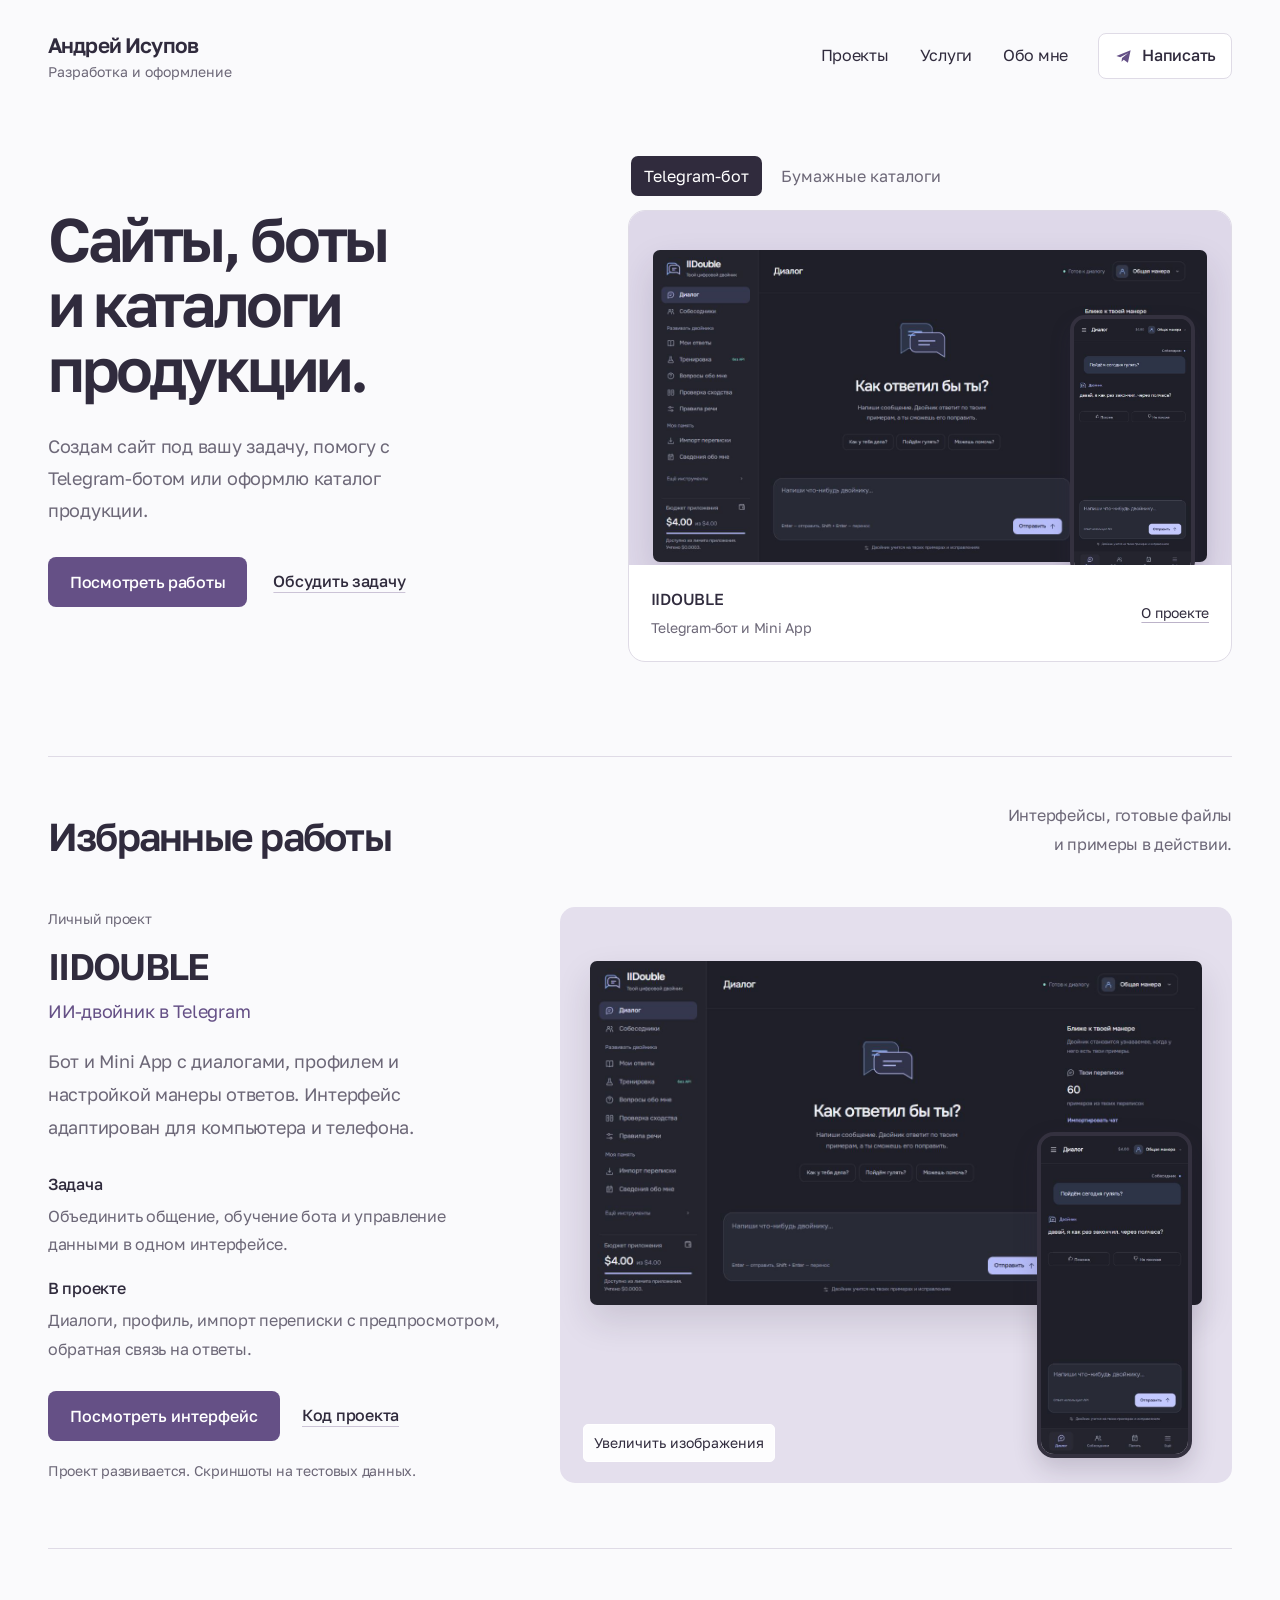
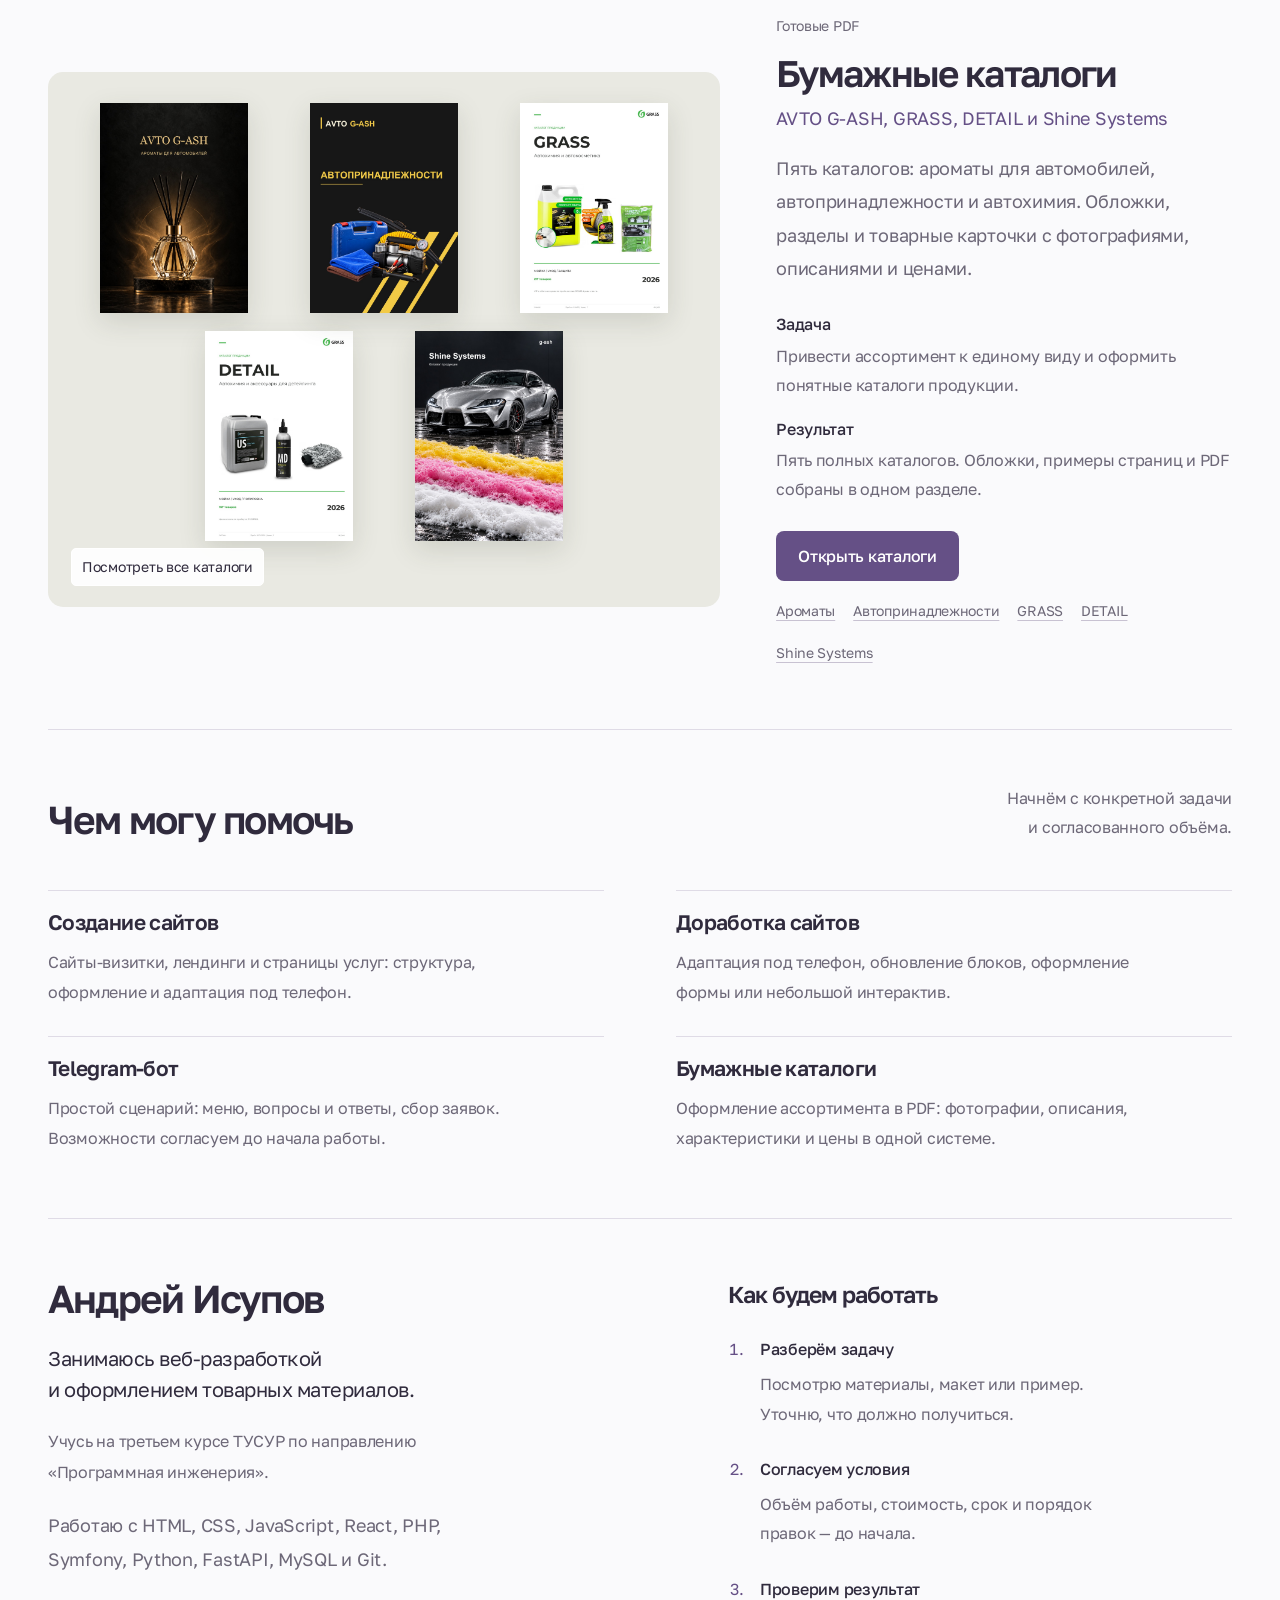
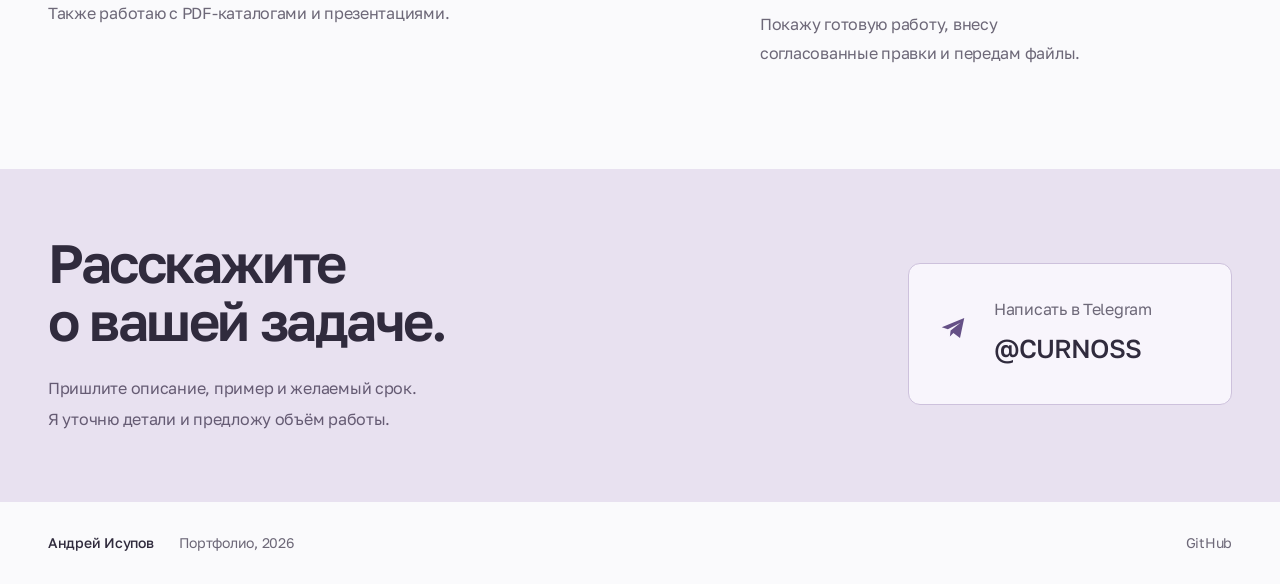
==== index.html @ f5803b53 "Group all five catalogs under Paper catalogs" ====
<!doctype html>
<html lang="ru">
<head>
  <meta charset="utf-8">
  <meta name="viewport" content="width=device-width,initial-scale=1">
  <meta name="description" content="Андрей Исупов — разработка сайтов и Telegram-ботов, оформление каталогов продукции. Проекты IIDOUBLE, GRASS, DETAIL и Shine Systems.">
  <meta name="theme-color" content="#FAFAFC">
  <meta property="og:title" content="Андрей Исупов — сайты, боты и каталоги">
  <meta property="og:description" content="Реальные проекты, интерфейсы и готовые PDF. Посмотрите работы и напишите о своей задаче.">
  <meta property="og:type" content="website">
  <meta property="og:url" content="https://racrut0.github.io/">
  <meta property="og:image" content="https://racrut0.github.io/assets/portfolio-share-v3.png">
  <title>Андрей Исупов — сайты, боты и каталоги</title>
  <link rel="canonical" href="https://racrut0.github.io/">
  <link rel="icon" href="assets/favicon.svg?v=3" type="image/svg+xml">
  <link rel="preload" href="assets/golos-text.ttf" as="font" type="font/ttf" crossorigin>
  <link rel="stylesheet" href="style.css?v=4">
  <script src="script.js?v=3" defer></script>
</head>
<body>
  <a class="skip-link" href="#work">Перейти к работам</a>
  <header class="site-header shell">
    <a class="wordmark" href="./" aria-label="Андрей Исупов — главная">Андрей Исупов<span>Разработка и оформление</span></a>
    <nav class="main-nav" aria-label="Главное меню"><a href="#work">Проекты</a><a href="#services">Услуги</a><a href="#about">Обо мне</a></nav>
    <a class="header-contact" href="https://t.me/CURNOSS" target="_blank" rel="noopener"><svg aria-hidden="true" viewBox="0 0 24 24"><path d="m21 4-3.4 16-5.3-4-2.8 2.7.6-4.7L18 7.7 7.9 13 3 11.4Z"/></svg><span>Написать</span></a>
  </header>
  <main>
    <section class="hero shell" aria-labelledby="hero-title">
      <div class="hero-copy">
        <h1 id="hero-title">Сайты, боты<br>и каталоги<br>продукции.</h1>
        <p class="hero-description">Создам сайт под вашу задачу, помогу с Telegram-ботом или оформлю каталог продукции.</p>
        <div class="hero-actions"><a class="button button-primary" href="#work">Посмотреть работы</a><a class="inline-link" href="https://t.me/CURNOSS" target="_blank" rel="noopener">Обсудить задачу</a></div>
      </div>
      <div class="showcase" aria-label="Примеры работ">
        <div class="showcase-tabs" role="tablist" aria-label="Выбрать пример работы">
          <button id="tab-bot" type="button" role="tab" aria-selected="true" aria-controls="preview-bot" tabindex="0" data-preview="bot">Telegram-бот</button>
          <button id="tab-catalogs" type="button" role="tab" aria-selected="false" aria-controls="preview-catalogs" tabindex="-1" data-preview="catalogs">Бумажные каталоги</button>
        </div>
        <div class="preview-panel" id="preview-bot" role="tabpanel" aria-labelledby="tab-bot" tabindex="0">
          <div class="bot-stage"><img class="bot-screen" src="assets/iidouble-desktop.png" alt="IIDOUBLE на компьютере: меню, диалог и профиль" width="1280" height="720" fetchpriority="high"><img class="bot-phone" src="assets/iidouble-mobile.png" alt="IIDOUBLE на телефоне" width="390" height="844"></div>
          <div class="preview-caption"><div><strong>IIDOUBLE</strong><span>Telegram-бот и Mini App</span></div><a href="#iidouble">О проекте</a></div>
        </div>
        <div class="preview-panel" id="preview-catalogs" role="tabpanel" aria-labelledby="tab-catalogs" tabindex="0" hidden>
          <div class="paper-stage"><img src="assets/catalogs/grass-cover.jpg" alt="Каталог GRASS" width="983" height="1390" loading="lazy"><img src="assets/catalogs/detail-cover.jpg" alt="Каталог DETAIL" width="983" height="1390" loading="lazy"><img src="assets/catalogs/shine-systems-cover.jpg" alt="Каталог Shine Systems" width="983" height="1390" loading="lazy"></div>
          <div class="preview-caption"><div><strong>Бумажные каталоги</strong><span>Автохимия, ароматы и автопринадлежности</span></div><a href="catalogs/">Смотреть PDF</a></div>
        </div>

      </div>
    </section>

    <section class="work shell" id="work" aria-labelledby="work-title">
      <div class="section-heading"><h2 id="work-title">Избранные работы</h2><p>Интерфейсы, готовые файлы<br>и примеры в действии.</p></div>
      <article class="project project-bot" id="iidouble" aria-labelledby="iidouble-title">
        <div class="project-copy"><span class="project-kind">Личный проект</span><h3 id="iidouble-title">IIDOUBLE</h3><p class="project-subtitle">ИИ-двойник в Telegram</p><p>Бот и Mini App с диалогами, профилем и настройкой манеры ответов. Интерфейс адаптирован для компьютера и телефона.</p><dl class="project-details"><div><dt>Задача</dt><dd>Объединить общение, обучение бота и управление данными в одном интерфейсе.</dd></div><div><dt>В проекте</dt><dd>Диалоги, профиль, импорт переписки с предпросмотром, обратная связь на ответы.</dd></div></dl><div class="project-actions"><button class="button button-primary" type="button" data-case-open aria-haspopup="dialog" aria-controls="project-dialog">Посмотреть интерфейс</button><a class="inline-link" href="https://github.com/racrut0/IIDOUBLE-TG/tree/IIDouble%2F%D0%B8%D0%B7%D0%BC%D0%B5%D0%BD%D0%B5%D0%BD%D0%B8%D0%B5" target="_blank" rel="noopener">Код проекта</a></div><p class="project-note">Проект развивается. Скриншоты на тестовых данных.</p></div>
        <button class="project-visual bot-visual" type="button" data-case-open aria-haspopup="dialog" aria-controls="project-dialog" aria-label="Рассмотреть интерфейс IIDOUBLE"><img class="project-desktop" src="assets/iidouble-desktop.png" alt="Экран диалога IIDOUBLE на компьютере" width="1280" height="720" loading="lazy"><img class="project-phone" src="assets/iidouble-mobile.png" alt="Тестовый диалог в мобильной версии IIDOUBLE" width="390" height="844" loading="lazy"><span class="visual-action">Увеличить изображения</span></button>
      </article>

      <article class="project project-catalogs" id="paper-catalogs" aria-labelledby="catalogs-title">
        <a class="project-visual catalog-visual catalog-collection-visual" href="catalogs/" aria-label="Открыть все пять бумажных каталогов"><img src="assets/catalogs/avto-aromas-cover.jpg" alt="Обложка каталога: Ароматы для автомобилей" width="983" height="1390" loading="lazy"><img src="assets/catalogs/avto-accessories-cover.jpg" alt="Обложка каталога: Автопринадлежности" width="983" height="1390" loading="lazy"><img src="assets/catalogs/grass-cover.jpg" alt="Обложка каталога: GRASS" width="983" height="1390" loading="lazy"><img src="assets/catalogs/detail-cover.jpg" alt="Обложка каталога: DETAIL" width="983" height="1390" loading="lazy"><img src="assets/catalogs/shine-systems-cover.jpg" alt="Обложка каталога: Shine Systems" width="983" height="1390" loading="lazy"><span class="visual-action">Посмотреть все каталоги</span></a>
        <div class="project-copy"><span class="project-kind">Готовые PDF</span><h3 id="catalogs-title">Бумажные каталоги</h3><p class="project-subtitle">AVTO G-ASH, GRASS, DETAIL и Shine Systems</p><p>Пять каталогов: ароматы для автомобилей, автопринадлежности и автохимия. Обложки, разделы и товарные карточки с фотографиями, описаниями и ценами.</p><dl class="project-details"><div><dt>Задача</dt><dd>Привести ассортимент к единому виду и оформить понятные каталоги продукции.</dd></div><div><dt>Результат</dt><dd>Пять полных каталогов. Обложки, примеры страниц и PDF собраны в одном разделе.</dd></div></dl><a class="button button-primary" href="catalogs/">Открыть каталоги</a><div class="catalog-shortcuts" aria-label="Перейти к каталогу"><a href="catalogs/#avto-aromas">Ароматы</a><a href="catalogs/#avto-accessories">Автопринадлежности</a><a href="catalogs/#grass">GRASS</a><a href="catalogs/#detail">DETAIL</a><a href="catalogs/#shine-systems">Shine Systems</a></div></div>
      </article>


    </section>

    <section class="services shell" id="services" aria-labelledby="services-title">
      <div class="section-heading"><h2 id="services-title">Чем могу помочь</h2><p>Начнём с конкретной задачи<br>и согласованного объёма.</p></div>
      <div class="service-list"><div><h3>Создание сайтов</h3><p>Сайты-визитки, лендинги и страницы услуг: структура, оформление и адаптация под телефон.</p></div><div><h3>Доработка сайтов</h3><p>Адаптация под телефон, обновление блоков, оформление формы или небольшой интерактив.</p></div><div><h3>Telegram-бот</h3><p>Простой сценарий: меню, вопросы и ответы, сбор заявок. Возможности согласуем до начала работы.</p></div><div><h3>Бумажные каталоги</h3><p>Оформление ассортимента в PDF: фотографии, описания, характеристики и цены в одной системе.</p></div></div>
    </section>

    <section class="about shell" id="about" aria-labelledby="about-title">
      <div class="about-copy"><h2 id="about-title">Андрей Исупов</h2><p class="about-lead">Занимаюсь веб-разработкой<br>и оформлением товарных материалов.</p><p>Учусь на третьем курсе ТУСУР по направлению «Программная инженерия».</p><p class="technical-note">Работаю с HTML, CSS, JavaScript, React, PHP, Symfony, Python, FastAPI, MySQL и Git.</p><p class="formats-note">Также работаю с PDF-каталогами и презентациями.</p></div>
      <div class="workflow"><h3>Как будем работать</h3><ol><li><strong>Разберём задачу</strong><p>Посмотрю материалы, макет или пример. Уточню, что должно получиться.</p></li><li><strong>Согласуем условия</strong><p>Объём работы, стоимость, срок и порядок правок — до начала.</p></li><li><strong>Проверим результат</strong><p>Покажу готовую работу, внесу согласованные правки и передам файлы.</p></li></ol></div>
    </section>

    <section class="contact" id="contact" aria-labelledby="contact-title"><div class="shell contact-layout"><div><h2 id="contact-title">Расскажите<br>о вашей задаче.</h2><p>Пришлите описание, пример и желаемый срок.<br>Я уточню детали и предложу объём работы.</p></div><a class="contact-card" href="https://t.me/CURNOSS" target="_blank" rel="noopener"><svg aria-hidden="true" viewBox="0 0 24 24"><path d="m21 4-3.4 16-5.3-4-2.8 2.7.6-4.7L18 7.7 7.9 13 3 11.4Z"/></svg><span>Написать в Telegram</span><strong>@CURNOSS</strong></a></div></section>
  </main>
  <footer class="site-footer shell"><span>Андрей Исупов</span><span>Портфолио, 2026</span><a href="https://github.com/racrut0" target="_blank" rel="noopener">GitHub</a></footer>

  <dialog class="project-dialog" id="project-dialog" aria-labelledby="dialog-title"><div class="dialog-header"><div><span>Личный проект</span><h2 id="dialog-title">IIDOUBLE</h2></div><button class="dialog-close" type="button" aria-label="Закрыть проект"><svg viewBox="0 0 24 24" aria-hidden="true"><path d="m6 6 12 12M18 6 6 18"/></svg></button></div><div class="dialog-body"><p class="dialog-intro">Telegram-бот и Mini App с диалогами, профилем владельца и настройкой манеры ответов.</p><div class="interface-gallery"><figure><a href="assets/iidouble-desktop.png" target="_blank" rel="noopener"><img src="assets/iidouble-desktop.png" alt="Полный интерфейс IIDOUBLE на компьютере" width="1280" height="720" loading="lazy"></a><figcaption>На компьютере</figcaption></figure><figure><a href="assets/iidouble-mobile.png" target="_blank" rel="noopener"><img src="assets/iidouble-mobile.png" alt="Мобильный интерфейс IIDOUBLE с тестовым диалогом" width="390" height="844" loading="lazy"></a><figcaption>На телефоне</figcaption></figure></div><p class="project-note">Изображения открываются в полном размере. Для скриншотов использованы тестовые данные.</p><div class="dialog-details"><div><h3>Что можно делать</h3><p>Общаться с ботом, заполнять профиль, задавать правила речи, импортировать переписку с предпросмотром и давать обратную связь на ответы.</p></div><div><h3>Разработка</h3><p>Python, FastAPI, SQLite, HTML, CSS, JavaScript и Telegram Bot API. Личный проект находится в развитии.</p></div></div><a class="button button-primary" href="https://github.com/racrut0/IIDOUBLE-TG/tree/IIDouble%2F%D0%B8%D0%B7%D0%BC%D0%B5%D0%BD%D0%B5%D0%BD%D0%B8%D0%B5" target="_blank" rel="noopener">Открыть код проекта</a></div></dialog>
  <noscript><p class="shell noscript-note">Все работы и контакты доступны на странице. Для переключения примеров и открытия галереи включите JavaScript.</p></noscript>
</body>
</html>
---- style.css ----
@font-face{font-family:'Golos Text';src:url('assets/golos-text.ttf') format('truetype');font-weight:400 900;font-display:swap}:root{--paper:#fafafc;--ink:#302b3d;--accent:#655086;--accent-dark:#4c3a68;--lavender:#e5deef;--muted:#6d6878;--white:#fff;--line:#dfdbe6;--max:1216px}*{box-sizing:border-box}html{scroll-behavior:smooth;scroll-padding-top:28px}body{margin:0;background:var(--paper);color:var(--ink);font:18px/1.7 'Golos Text','Segoe UI',sans-serif;letter-spacing:-.015em}body.dialog-open{overflow:hidden}button,input,select{font:inherit}button,a{-webkit-tap-highlight-color:transparent}button{color:inherit;cursor:pointer}a{color:inherit;text-decoration:none}button:disabled{cursor:not-allowed}a:focus-visible,button:focus-visible,[tabindex]:focus-visible{outline:3px solid var(--accent);outline-offset:5px}img{display:block;max-width:100%;height:auto}svg{display:block}button{border:0}h1,h2,h3,p,figure{margin:0}h1,h2,h3{font-weight:600;line-height:1.12;letter-spacing:-.045em}section[id],article[id]{scroll-margin-top:28px}[hidden]{display:none!important}.shell{width:calc(100% - 96px);max-width:var(--max);margin-inline:auto}.skip-link{position:fixed;left:16px;top:-80px;z-index:30;background:white;padding:12px 20px;border:1px solid var(--line);border-radius:8px}.skip-link:focus{top:12px}.site-header{height:112px;display:flex;align-items:center;justify-content:space-between;gap:30px}.wordmark{font-size:21px;font-weight:600;letter-spacing:-.04em;line-height:1.25}.wordmark span{display:block;font-weight:400;font-size:14px;letter-spacing:0;color:var(--muted);margin-top:5px}.main-nav{display:flex;gap:31px;margin-left:auto;font-size:16px}.main-nav a:hover,.inline-link:hover,.site-footer a:hover{color:var(--accent)}.header-contact{display:inline-flex;align-items:center;gap:9px;font-size:16px;font-weight:500;min-height:43px;padding:8px 15px;background:var(--white);border:1px solid var(--line);border-radius:8px}.header-contact svg{width:19px;height:19px;fill:var(--accent)}.header-contact:hover{border-color:var(--accent)}.hero{display:grid;grid-template-columns:.86fr 1fr;gap:60px;align-items:center;padding-top:40px;padding-bottom:94px}.hero h1{font-size:clamp(49px,4.8vw,65px);line-height:1.06;letter-spacing:-.055em}.hero-description{font-size:18px;line-height:1.8;color:var(--muted);max-width:390px;margin-top:27px}.hero-actions{display:flex;align-items:center;gap:26px;flex-wrap:wrap;margin-top:30px}.button{display:inline-flex;align-items:center;justify-content:center;min-height:49px;padding:12px 21px;border-radius:8px;font-size:16px;line-height:1.5;font-weight:500;text-align:center;border:1px solid transparent;white-space:normal}.button-primary{background:var(--accent);color:var(--white)}.button-primary:hover{background:var(--accent-dark)}.button-secondary{background:transparent;border-color:#c9c0d6;color:var(--ink)}.button-secondary:hover{background:#f1edf6;border-color:var(--accent)}.inline-link{font-size:16px;font-weight:500;text-underline-offset:5px;text-decoration:underline;text-decoration-color:#cbc3d6}.showcase{min-width:0;padding-top:4px}.showcase-tabs{display:flex;gap:6px;margin-bottom:14px;padding:0 3px}.showcase-tabs button{padding:8px 13px;border-radius:7px;background:transparent;color:var(--muted);font-size:16px;line-height:1.5;white-space:nowrap}.showcase-tabs button[aria-selected=true]{background:var(--ink);color:white}.showcase-tabs button:hover:not([aria-selected=true]){background:#eeeaf4;color:var(--ink)}.preview-panel{border-radius:17px;overflow:hidden;background:var(--white);border:1px solid var(--line)}.bot-stage{height:354px;background:#ded8e9;position:relative;overflow:hidden}.bot-screen{position:absolute;width:92%;left:4%;top:39px;border-radius:7px;box-shadow:0 16px 35px #2f244b26}.bot-phone{position:absolute;width:23%;max-width:125px;right:6%;bottom:-11px;border:4px solid #34313f;border-radius:15px;box-shadow:0 10px 20px #2f244b36}.preview-caption{flex-wrap:wrap;min-height:96px;padding:17px 22px;display:flex;align-items:center;justify-content:space-between;gap:14px}.preview-caption strong{display:block;font-size:16px;font-weight:500}.preview-caption span{display:block;font-size:14px;color:var(--muted);margin-top:3px}.preview-caption a{flex-shrink:0;font-size:14px;text-decoration:underline;text-underline-offset:4px;text-decoration-color:#bcb3c9}.paper-stage{height:354px;padding:40px 23px 42px;display:flex;align-items:center;justify-content:center;background:#e8e8e1;overflow:hidden}.paper-stage img{width:34%;max-height:267px;object-fit:contain;box-shadow:0 10px 25px #29332326;transform:rotate(-8deg)}.paper-stage img:nth-child(2){transform:rotate(0);margin-left:-10px;z-index:1;margin-top:12px}.paper-stage img:nth-child(3){transform:rotate(8deg);margin-left:-10px;z-index:2;margin-top:24px}.work{padding-top:44px;border-top:1px solid var(--line)}.section-heading{display:flex;justify-content:space-between;align-items:flex-end;gap:35px;margin-bottom:48px}.section-heading h2{font-size:39px}.section-heading>p{font-size:16px;color:var(--muted);line-height:1.8;text-align:right}.project{display:grid;gap:56px;align-items:center;padding-bottom:65px;margin-bottom:65px;border-bottom:1px solid var(--line)}.project-bot{grid-template-columns:.78fr 1.15fr}.project-copy{min-width:0}.project-kind{display:block;color:var(--muted);font-size:14px;margin-bottom:16px}.project-copy h3{font-size:37px;line-height:1.12}.project-subtitle{font-size:18px;line-height:1.5;color:var(--accent);margin-top:10px!important}.project-copy>p:not(.project-subtitle):not(.project-note){font-size:18px;color:var(--muted);line-height:1.85;margin-top:20px;max-width:475px}.project-details{font-size:16px;margin:25px 0 27px;line-height:1.8}.project-details>div{margin-top:15px}.project-details dt{font-weight:500;margin-bottom:3px}.project-details dd{margin:0;color:var(--muted)}.project-actions{display:flex;gap:22px;align-items:center;flex-wrap:wrap}.project-note{font-size:14px;color:var(--muted);line-height:1.8;margin-top:17px}.project-visual{position:relative;min-width:0;width:100%;border-radius:15px;display:block;overflow:hidden}.bot-visual{background:#e4dfed;min-height:470px;padding:0;text-align:left;align-self:stretch}.project-desktop{position:absolute;width:91%;top:54px;left:4.5%;border-radius:7px;box-shadow:0 16px 35px #29203822}.project-phone{position:absolute;width:24%;max-width:155px;right:6%;bottom:25px;border:4px solid #34313f;border-radius:17px;box-shadow:0 10px 25px #29203830}.visual-action{position:absolute;left:23px;bottom:21px;font-size:14px;background:#ffffffed;border:1px solid #fff;border-radius:5px;padding:6px 10px;color:var(--ink)}.project-visual:hover .visual-action{background:var(--ink);border-color:var(--ink);color:white}.project-catalogs{grid-template-columns:1.15fr .78fr}.catalog-visual{min-height:450px;display:flex;justify-content:center;align-items:center;gap:0;background:#e9e9e2;padding:35px 28px}.catalog-visual img{width:34%;max-height:330px;object-fit:contain;box-shadow:0 9px 25px #3b403026;transform:rotate(-8deg)}.catalog-visual img:nth-child(2){transform:rotate(0);margin-left:-12px;margin-top:12px;z-index:1}.catalog-visual img:nth-child(3){transform:rotate(8deg);margin-left:-12px;margin-top:24px;z-index:2}.catalog-visual .visual-action{z-index:3}.catalog-shortcuts{display:flex;gap:18px;flex-wrap:wrap;font-size:14px;margin-top:18px;color:var(--muted)}.catalog-shortcuts a{text-decoration:underline;text-decoration-color:#c8c2d2;text-underline-offset:4px}.services{padding-top:54px;padding-bottom:64px;border-top:1px solid var(--line)}.service-list{display:grid;grid-template-columns:repeat(2,1fr);column-gap:72px;row-gap:29px}.service-list>div{padding-top:20px;border-top:1px solid var(--line)}.service-list h3{font-size:21px;letter-spacing:-.03em}.service-list p{font-size:16px;line-height:1.9;color:var(--muted);max-width:455px;margin-top:12px}.about{padding-top:58px;padding-bottom:76px;display:grid;grid-template-columns:1fr .9fr;gap:120px;border-top:1px solid var(--line)}.about h2{font-size:39px}.about-lead{font-size:20px;line-height:1.55;margin-top:23px;letter-spacing:-.025em}.about-copy>p:not(.about-lead){font-size:16px;color:var(--muted);line-height:1.9;margin-top:21px;max-width:460px}.about-copy .technical-note{font-size:18px!important;max-width:460px!important}.workflow{padding-top:5px}.workflow h3{font-size:23px}.workflow ol{padding-left:19px;margin:26px 0 0}.workflow li{padding-left:13px;margin-bottom:24px}.workflow li::marker{color:var(--accent);font-size:16px}.workflow strong{font-size:16px;font-weight:500}.workflow p{font-size:16px;line-height:1.85;color:var(--muted);margin-top:6px;max-width:340px}.contact{background:#e8e1f0;padding:65px 0 68px}.contact-layout{display:flex;align-items:center;justify-content:space-between;gap:65px}.contact h2{font-size:54px;line-height:1.08}.contact p{font-size:16px;line-height:1.9;color:#655b73;margin-top:23px}.contact-card{position:relative;display:flex;flex-direction:column;justify-content:center;padding:28px 35px 29px 85px;min-width:324px;min-height:142px;border:1px solid #cdc1dc;border-radius:12px;background:#f8f5fc}.contact-card svg{position:absolute;left:29px;top:49px;width:30px;height:30px;fill:var(--accent)}.contact-card>span{font-size:16px;color:var(--muted)}.contact-card strong{font-size:26px;font-weight:500;margin-top:4px;letter-spacing:-.04em}.contact-card:hover{border-color:var(--accent);background:white}.site-footer{display:flex;gap:25px;justify-content:space-between;align-items:center;padding-block:29px;font-size:14px;color:var(--muted)}.site-footer>span:first-child{color:var(--ink);font-weight:500}.site-footer a{margin-left:auto}.project-dialog{width:min(1100px,calc(100% - 36px));max-height:91dvh;padding:0;color:var(--ink);border:1px solid var(--line);border-radius:16px;background:var(--paper)}.project-dialog::backdrop{background:#2b243bb3;backdrop-filter:blur(5px)}.dialog-header{position:sticky;top:0;z-index:1;display:flex;justify-content:space-between;align-items:center;padding:22px 30px 19px;background:var(--paper);border-bottom:1px solid var(--line)}.dialog-header span{font-size:14px;color:var(--muted)}.dialog-header h2{font-size:28px;margin-top:5px}.dialog-close{width:38px;height:38px;flex-shrink:0;border:1px solid var(--line);border-radius:50%;background:white;display:grid;place-items:center}.dialog-close svg{width:18px;height:18px;fill:none;stroke:currentColor;stroke-width:1.5}.dialog-body{padding:25px 30px 30px}.dialog-intro{font-size:18px;max-width:690px;line-height:1.85;color:var(--muted)}.interface-gallery{display:grid;grid-template-columns:minmax(0,1fr) 185px;gap:23px;align-items:center;padding:24px;margin-top:25px;background:#e6e1ed;border-radius:12px}.interface-gallery figure{min-width:0}.interface-gallery img{border-radius:7px;box-shadow:0 7px 20px #2b243b1a;width:100%;height:auto}.interface-gallery figcaption{font-size:14px;margin-top:11px;color:var(--muted)}.dialog-details{display:grid;grid-template-columns:1fr 1fr;gap:45px;margin-top:29px;margin-bottom:27px}.dialog-details h3{font-size:19px}.dialog-details p{font-size:16px;line-height:1.9;color:var(--muted);margin-top:11px}.noscript-note{font-size:16px;padding-block:20px}

/* Catalogs use the same navigation and type as the portfolio. */
.catalog-page{max-width:1100px}.catalog-intro{padding-top:29px;padding-bottom:44px}.back-link{display:inline-block;margin-bottom:27px;font-size:16px;color:var(--muted);text-decoration:underline;text-underline-offset:4px}.catalog-intro h1{font-size:clamp(40px,5vw,60px);line-height:1.08;max-width:800px}.catalog-lead{font-size:18px;color:var(--muted);line-height:1.85;max-width:640px;margin-top:24px}.catalog-brief{display:grid;grid-template-columns:1fr 1fr;gap:50px;margin:31px 0 28px;padding:24px 0;border-block:1px solid var(--line);font-size:16px;line-height:1.85}.catalog-brief dt{font-weight:500;margin-bottom:7px}.catalog-brief dd{margin:0;color:var(--muted)}.catalog-jumps{display:flex;gap:10px;flex-wrap:wrap}.catalog-jumps a{display:flex;align-items:center;gap:22px;border:1px solid var(--line);border-radius:7px;padding:10px 15px;font-size:16px;background:white}.catalog-jumps span{color:var(--muted);font-size:14px}.catalog-jumps a:hover{border-color:var(--accent)}.catalog-entry{border-top:1px solid var(--line);padding:37px 0 48px}.catalog-entry-heading{display:flex;align-items:center;justify-content:space-between;gap:25px;margin-bottom:26px}.catalog-entry-heading h2{font-size:39px}.catalog-entry-heading p{font-size:16px;color:var(--muted);margin-top:10px}.pdf-actions{display:flex;flex-direction:column;align-items:flex-end;gap:5px;flex-shrink:0}.pdf-actions>span{color:var(--muted);font-size:14px}.pdf-actions .button{min-height:44px;font-size:16px}.catalog-spread{display:grid;grid-template-columns:1fr 1fr;gap:25px;background:#e8e7eb;padding:30px;border-radius:13px}.catalog-spread figure{min-width:0}.catalog-spread img{width:100%;height:auto;box-shadow:0 6px 20px #302b3d16}.catalog-spread figcaption{font-size:14px;color:var(--muted);margin-top:12px}.archive-note{font-size:14px;color:var(--muted);max-width:650px;line-height:1.85}.catalog-contact{display:flex;align-items:center;justify-content:space-between;gap:30px;padding:40px 0 60px}.catalog-contact h2{font-size:30px}.catalog-contact p{font-size:16px;color:var(--muted);margin-top:12px;line-height:1.85}

@media(min-width:1450px){.hero{gap:82px;padding-top:51px}.bot-stage,.paper-stage{height:375px}.bot-screen{top:43px}}
@media(max-width:1100px){.shell{width:calc(100% - 64px)}.hero{gap:35px;grid-template-columns:.9fr 1fr}.hero h1{font-size:52px}.hero-description{font-size:18px}.hero-actions{gap:21px}.hero-actions .inline-link{font-size:16px}.hero .button{padding-inline:17px}.bot-stage,.paper-stage{height:315px}.bot-screen{top:48px}.preview-caption{padding-inline:17px}.preview-caption span{font-size:14px}.paper-stage{padding-inline:20px}.project{gap:36px}.project-copy h3{font-size:32px}.bot-visual{min-height:470px}.project-desktop{top:82px}.project-phone{width:27%;right:6%;bottom:43px}.catalog-visual{min-height:440px;padding-inline:23px}.service-list{column-gap:50px}.about{gap:65px}.contact h2{font-size:48px}.showcase-tabs button{font-size:14px;padding-inline:10px}}
@media(max-width:850px) and (min-width:701px){.main-nav{gap:18px}.hero{gap:28px;grid-template-columns:.9fr 1fr}.hero h1{font-size:44px}.hero-actions{gap:16px}.hero .button{font-size:14px;padding-inline:13px;min-height:44px}.hero-actions .inline-link{font-size:14px}.bot-stage,.paper-stage{height:280px}.bot-screen{top:60px}.bot-phone{width:26%;bottom:5px}.preview-caption{padding:13px;min-height:77px;align-items:flex-start;flex-direction:column;gap:6px}.preview-caption strong{font-size:16px}.preview-caption span{font-size:14px}.showcase-tabs{gap:2px;padding:0}.showcase-tabs button{font-size:14px;padding-inline:8px}.project{gap:28px}.project-bot,.project-catalogs{grid-template-columns:1fr 1fr}.project-copy h3{font-size:29px}.project-copy>p:not(.project-subtitle):not(.project-note){font-size:16px}.project-subtitle{font-size:18px}.project-details{font-size:14px}.project-desktop{top:100px}.project-phone{width:30%;bottom:66px}.bot-visual{min-height:480px}.catalog-visual{min-height:440px;padding-inline:15px}.section-heading h2,.about h2{font-size:34px}.service-list{column-gap:35px}.about{gap:45px}.about-lead{font-size:18px}.contact-layout{gap:35px}.contact-card{min-width:280px;padding-left:70px}.contact-card svg{left:23px}.contact h2{font-size:42px}.contact p{font-size:16px}.contact-card strong{font-size:24px}.contact-card>span{font-size:14px}}
@media(max-width:700px){.shell{width:calc(100% - 40px)}.site-header{height:91px;gap:15px}.wordmark{font-size:19px}.wordmark span{font-size:14px}.main-nav{display:none}.header-contact{padding:8px 11px;font-size:16px;min-height:40px;gap:7px}.header-contact svg{width:17px;height:17px}.hero{grid-template-columns:1fr;gap:38px;padding-top:25px;padding-bottom:55px}.hero h1{font-size:clamp(45px,10.7vw,63px);line-height:1.05}.hero-description{font-size:18px;max-width:400px;margin-top:23px}.hero-actions{gap:24px;margin-top:26px}.hero-actions .inline-link{font-size:16px}.hero .button{font-size:16px;padding-inline:19px}.showcase{max-width:520px;width:100%;margin-inline:auto;padding-top:0}.showcase-tabs{gap:4px;margin-bottom:11px}.showcase-tabs button{font-size:14px;padding:8px 11px}.bot-stage,.paper-stage{height:315px}.bot-screen{top:42px}.bot-phone{width:25%;max-width:120px;bottom:2px}.preview-caption{padding:15px 17px;min-height:78px}.preview-caption span{font-size:14px}.preview-caption strong{font-size:16px}.preview-caption a{font-size:14px}.paper-stage img{max-height:245px}.work{padding-top:31px}.section-heading{display:block;margin-bottom:31px}.section-heading h2{font-size:32px}.section-heading>p{margin-top:14px;text-align:left;font-size:14px}.section-heading>p br{display:none}.project{grid-template-columns:1fr;gap:26px;padding-bottom:38px;margin-bottom:38px}.project-copy h3{font-size:32px}.project-kind{font-size:14px;margin-bottom:13px}.project-subtitle{font-size:18px}.project-copy>p:not(.project-subtitle):not(.project-note){font-size:16px;margin-top:18px;max-width:none}.project-details{font-size:16px;margin-top:21px;margin-bottom:24px}.project-details>div{margin-top:13px}.project-actions{gap:22px}.project-note{font-size:14px;margin-top:15px}.project .button{font-size:16px}.bot-visual{min-height:330px;aspect-ratio:1.15;align-self:auto;max-height:460px}.project-desktop{top:35px}.project-phone{width:27%;max-width:145px;right:6%;bottom:18px}.visual-action{font-size:14px;left:17px;bottom:18px;padding:6px 8px}.project-catalogs .project-copy{grid-row:1}.catalog-visual{min-height:330px;padding:35px 21px;aspect-ratio:1.15;max-height:460px}.catalog-visual img{max-height:290px}.catalog-shortcuts{font-size:14px;margin-top:17px}.services{padding-top:35px;padding-bottom:40px}.service-list{grid-template-columns:1fr;gap:23px}.service-list>div{padding-top:19px}.service-list h3{font-size:20px}.service-list p{font-size:16px;margin-top:9px;max-width:520px}.about{grid-template-columns:1fr;gap:36px;padding-top:37px;padding-bottom:41px}.about h2{font-size:33px}.about-lead{font-size:20px;margin-top:19px}.about-copy>p:not(.about-lead){font-size:16px;margin-top:18px}.about-copy .technical-note{font-size:18px!important;max-width:none!important}.workflow{padding-top:0}.workflow h3{font-size:24px}.workflow ol{margin-top:23px}.workflow li{margin-bottom:20px}.workflow li:last-child{margin-bottom:0}.workflow p{max-width:500px}.contact{padding:42px 0}.contact-layout{display:block}.contact h2{font-size:43px}.contact p{font-size:16px;max-width:390px;margin-top:20px}.contact p br{display:none}.contact-card{margin-top:27px;min-height:126px;min-width:0;max-width:420px;padding-left:78px}.contact-card svg{left:26px;top:43px}.contact-card strong{font-size:26px}.site-footer{flex-wrap:wrap;font-size:14px;padding-block:24px;gap:12px}.site-footer>span:nth-child(2){order:3;width:100%}.project-dialog{width:calc(100% - 24px);max-height:93dvh;border-radius:12px}.dialog-header{padding:16px 19px}.dialog-header h2{font-size:25px}.dialog-header span{font-size:14px}.dialog-close{width:34px;height:34px}.dialog-body{padding:20px 19px 24px}.dialog-intro{font-size:16px}.interface-gallery{grid-template-columns:1fr;padding:14px;gap:25px;margin-top:21px}.interface-gallery figure:nth-child(2){width:210px;max-width:100%;margin-inline:auto}.interface-gallery figcaption{font-size:14px}.dialog-details{grid-template-columns:1fr;gap:23px;margin-top:25px}.dialog-details h3{font-size:19px}.dialog-details p{font-size:16px;margin-top:10px}.dialog-body>.button{font-size:16px}.catalog-intro{padding-top:17px;padding-bottom:31px}.back-link{font-size:14px;margin-bottom:24px}.catalog-intro h1{font-size:37px}.catalog-lead{font-size:18px;margin-top:22px}.catalog-brief{grid-template-columns:1fr;gap:20px;font-size:16px;margin:25px 0 23px;padding:21px 0}.catalog-jumps{gap:8px}.catalog-jumps a{gap:16px;padding:9px 12px;font-size:14px}.catalog-jumps span{font-size:14px}.catalog-entry{padding:29px 0 35px}.catalog-entry-heading{flex-direction:column;align-items:flex-start;gap:18px;margin-bottom:22px}.catalog-entry-heading h2{font-size:33px}.catalog-entry-heading p{font-size:14px;margin-top:9px}.pdf-actions{align-items:flex-start;gap:6px}.pdf-actions .button{min-height:43px;font-size:14px}.pdf-actions>span{font-size:14px}.catalog-spread{grid-template-columns:1fr;padding:16px;gap:25px}.catalog-spread figcaption{font-size:14px;margin-top:10px}.archive-note{font-size:14px}.catalog-contact{flex-direction:column;align-items:flex-start;gap:21px;padding:32px 0 42px}.catalog-contact h2{font-size:27px}.catalog-contact p{font-size:16px}.catalog-contact .button{font-size:16px}}
@media(max-width:360px){.shell{width:calc(100% - 32px)}.wordmark{font-size:17px}.wordmark span{font-size:14px}.header-contact{font-size:14px;padding-inline:9px}.header-contact svg{width:15px;height:15px}.hero h1{font-size:44px}.hero-actions{gap:18px}.hero .button{padding-inline:15px;font-size:14px}.hero-actions .inline-link{font-size:14px}.showcase-tabs{gap:2px}.showcase-tabs button{font-size:14px;padding-inline:9px}.bot-stage,.paper-stage{height:278px}.bot-screen{top:41px}.preview-caption{padding:13px;gap:9px}.preview-caption strong{font-size:14px}.preview-caption span{font-size:14px}.preview-caption a{font-size:14px}.bot-visual,.catalog-visual{min-height:285px}.project-desktop{top:39px}.project-phone{bottom:13px}.catalog-intro h1{font-size:34px}.contact h2{font-size:40px}}
@media(prefers-reduced-motion:reduce){html{scroll-behavior:auto}*,*::before,*::after{animation:none!important;transition:none!important}}.pdf-links{display:flex;gap:12px;flex-wrap:wrap;justify-content:flex-end}.pdf-links .button{font-size:16px}.catalog-cover-link{font-size:16px;text-decoration:underline;text-underline-offset:4px;color:var(--accent);padding:8px 0}.catalog-entry-heading>div:first-child{min-width:0}
@media(max-width:900px){.catalog-entry-heading{flex-direction:column;align-items:flex-start}.pdf-actions{align-items:flex-start}.pdf-links{justify-content:flex-start}}
@media(max-width:850px){}
@media(max-width:700px){.pdf-links{justify-content:flex-start}.catalog-entry-heading{gap:22px}.preview-caption{min-height:96px}}
@media(max-width:360px){.catalog-entry-heading h2{font-size:26px;overflow-wrap:anywhere}.header-contact{font-size:14px}.hero-actions{gap:17px}.preview-caption{min-height:110px}}

.catalog-visual.catalog-collection-visual{display:grid;grid-template-columns:repeat(6,minmax(0,1fr));gap:18px;padding:30px 30px 65px;align-content:center;min-height:535px;max-height:none;aspect-ratio:auto}
.catalog-visual.catalog-collection-visual img{grid-column:span 2;justify-self:center;width:auto;height:auto;max-width:100%;max-height:210px;object-fit:contain;transform:none;margin:0}
.catalog-visual.catalog-collection-visual img:nth-child(4){grid-column:2 / span 2}
.catalog-visual.catalog-collection-visual img:nth-child(5){grid-column:4 / span 2}
.project-catalogs{margin-bottom:0;border-bottom:0}
@media(max-width:900px){.project-catalogs{grid-template-columns:1fr}.project-catalogs .project-copy{grid-row:1}.catalog-visual.catalog-collection-visual{min-height:470px}.catalog-visual.catalog-collection-visual img{max-height:195px}}
@media(max-width:700px){.catalog-visual.catalog-collection-visual{padding:22px 20px 60px;gap:14px 10px;min-height:340px}.catalog-visual.catalog-collection-visual img{max-height:180px}.catalog-collection-visual .visual-action{bottom:15px;left:18px}}
@media(max-width:360px){.catalog-visual.catalog-collection-visual{padding:20px 16px 60px;gap:12px 8px;min-height:300px}}
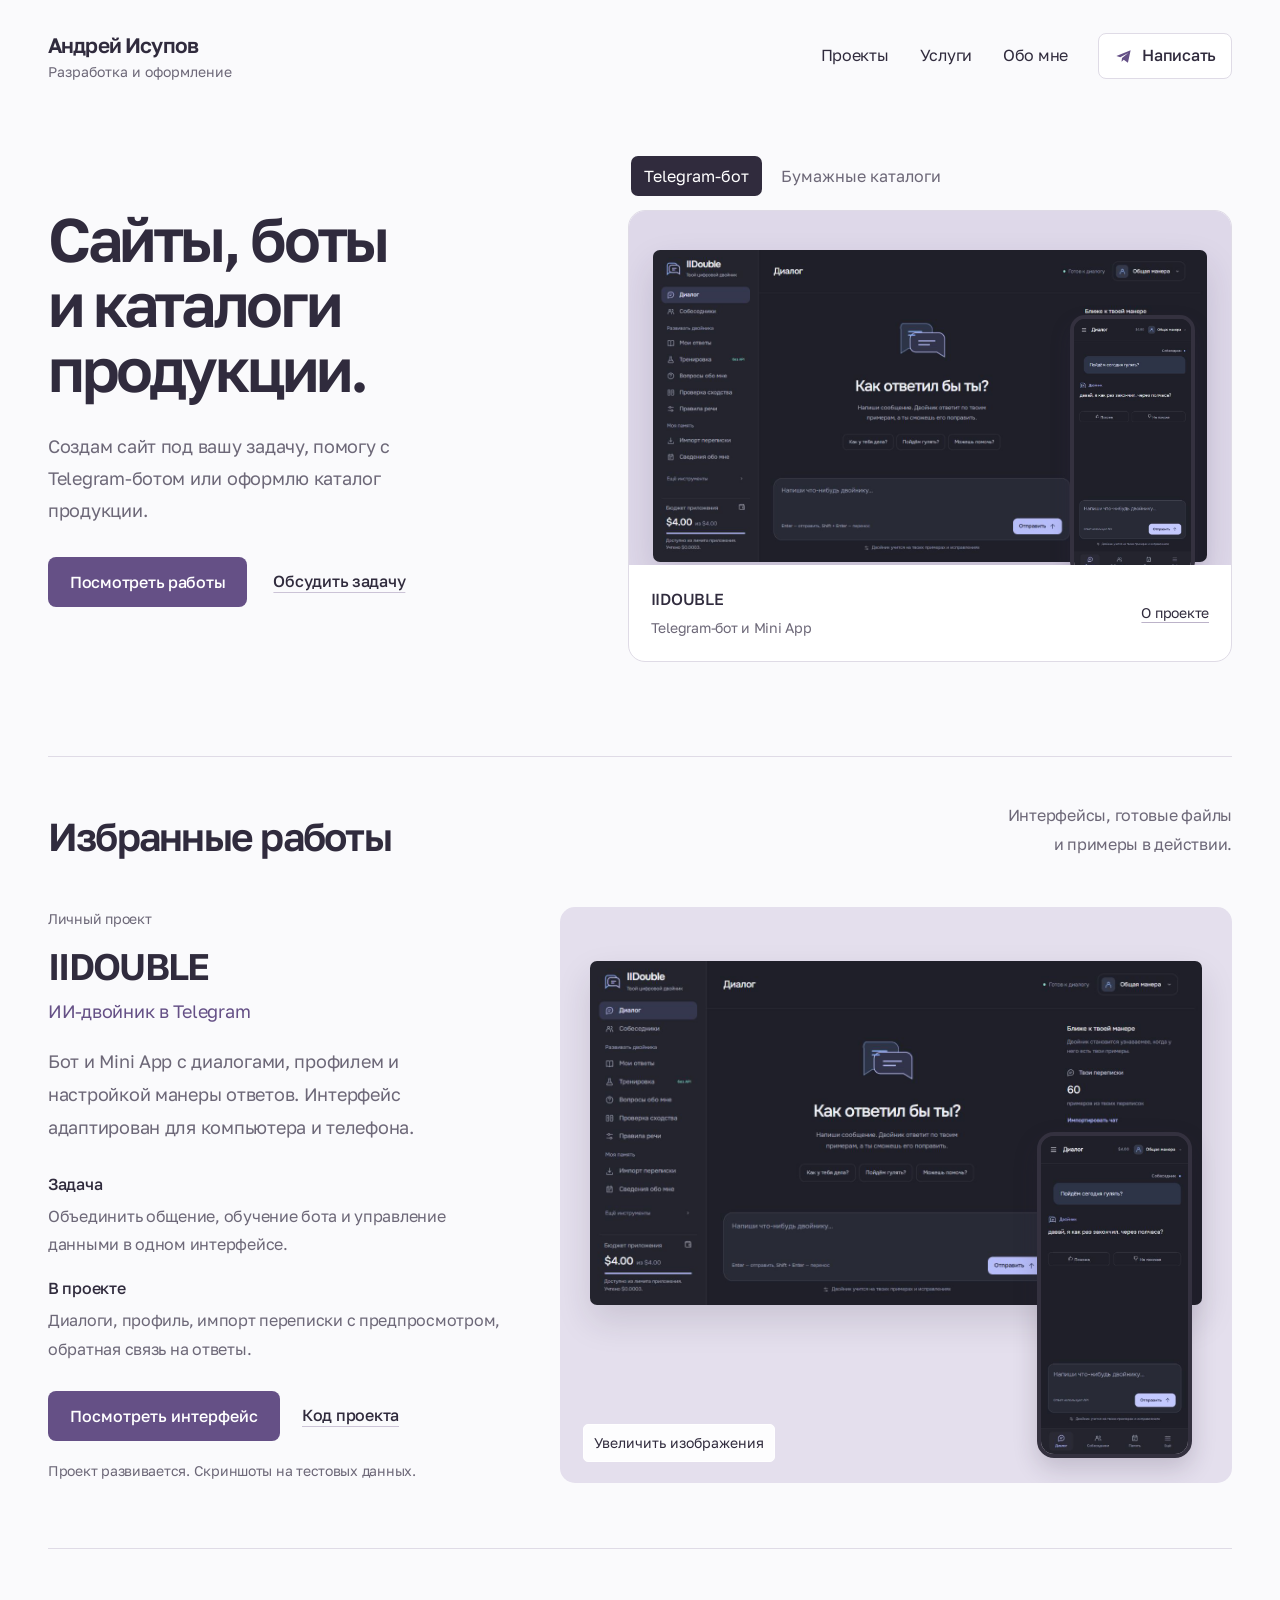
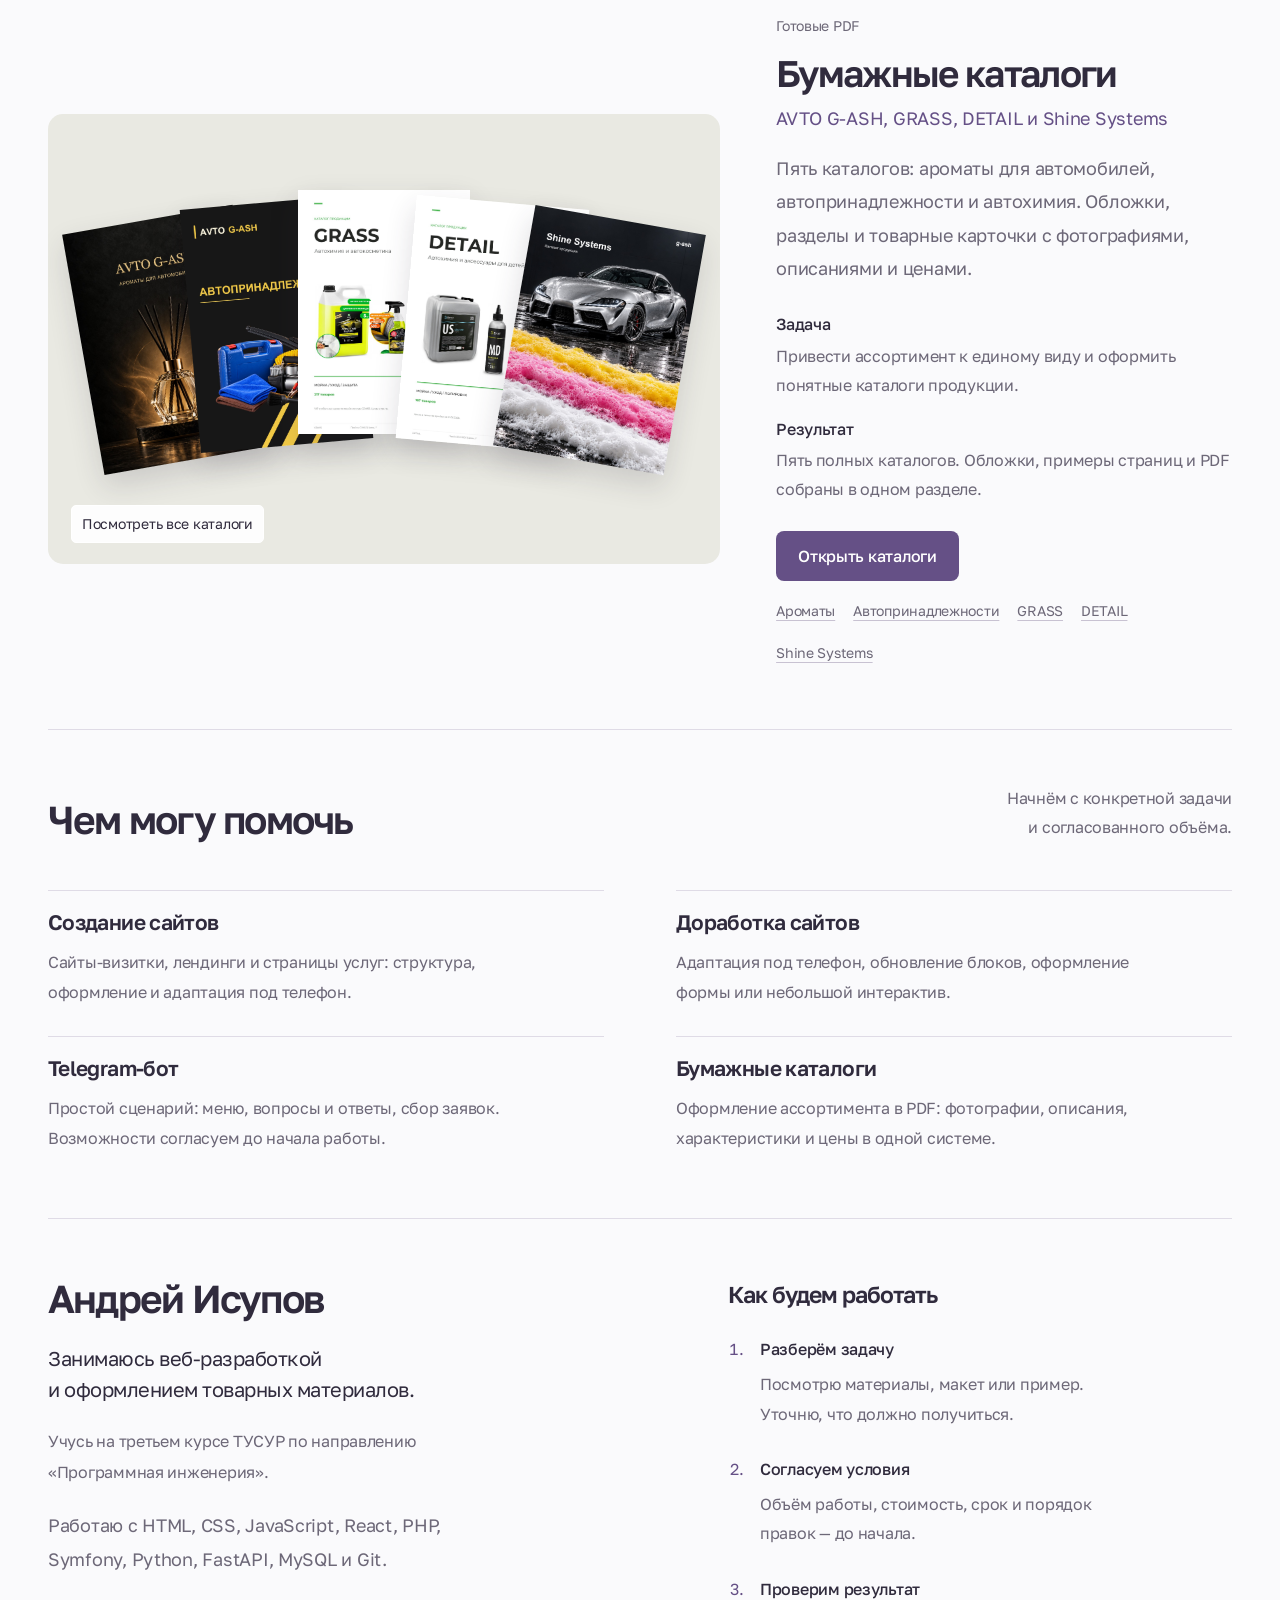
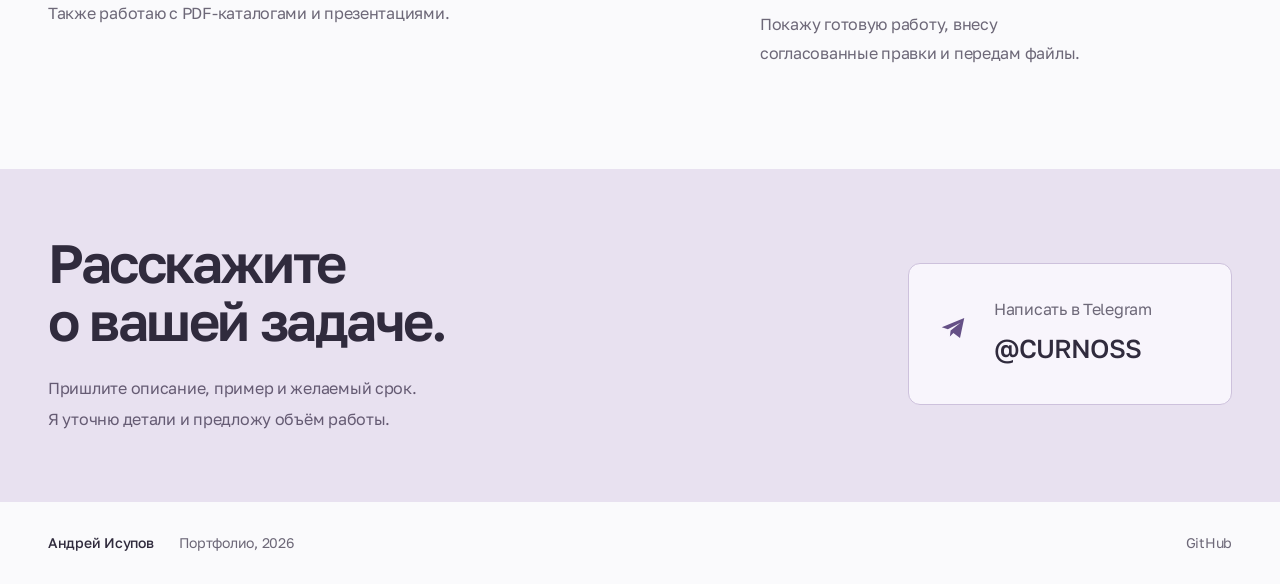
==== commit cc37ea2e: "Restore overlapping catalog cover presentation" ====
--- a/index.html
+++ b/index.html
@@ -14,7 +14,7 @@
   <link rel="canonical" href="https://racrut0.github.io/">
   <link rel="icon" href="assets/favicon.svg?v=3" type="image/svg+xml">
   <link rel="preload" href="assets/golos-text.ttf" as="font" type="font/ttf" crossorigin>
-  <link rel="stylesheet" href="style.css?v=4">
+  <link rel="stylesheet" href="style.css?v=5">
   <script src="script.js?v=3" defer></script>
 </head>
 <body>
--- a/style.css
+++ b/style.css
@@ -14,11 +14,15 @@
 @media(max-width:700px){.pdf-links{justify-content:flex-start}.catalog-entry-heading{gap:22px}.preview-caption{min-height:96px}}
 @media(max-width:360px){.catalog-entry-heading h2{font-size:26px;overflow-wrap:anywhere}.header-contact{font-size:14px}.hero-actions{gap:17px}.preview-caption{min-height:110px}}
 
-.catalog-visual.catalog-collection-visual{display:grid;grid-template-columns:repeat(6,minmax(0,1fr));gap:18px;padding:30px 30px 65px;align-content:center;min-height:535px;max-height:none;aspect-ratio:auto}
-.catalog-visual.catalog-collection-visual img{grid-column:span 2;justify-self:center;width:auto;height:auto;max-width:100%;max-height:210px;object-fit:contain;transform:none;margin:0}
-.catalog-visual.catalog-collection-visual img:nth-child(4){grid-column:2 / span 2}
-.catalog-visual.catalog-collection-visual img:nth-child(5){grid-column:4 / span 2}
+.catalog-visual.catalog-collection-visual{display:flex;align-items:center;justify-content:center;gap:0;padding:35px 28px 65px;min-height:450px;max-height:none;aspect-ratio:auto}
+.catalog-visual.catalog-collection-visual img{flex:0 0 28%;width:28%;height:auto;max-width:none;max-height:330px;object-fit:contain;margin:0 0 0 -10.5%;position:relative;box-shadow:0 12px 28px #302b3d29}
+.catalog-visual.catalog-collection-visual img:nth-child(1){margin-left:0;transform:translateY(16px) rotate(-10deg);z-index:1}
+.catalog-visual.catalog-collection-visual img:nth-child(2){transform:rotate(-5deg);z-index:2}
+.catalog-visual.catalog-collection-visual img:nth-child(3){transform:translateY(-12px);z-index:3}
+.catalog-visual.catalog-collection-visual img:nth-child(4){transform:rotate(5deg);z-index:4}
+.catalog-visual.catalog-collection-visual img:nth-child(5){transform:translateY(16px) rotate(10deg);z-index:5}
+.catalog-collection-visual .visual-action{z-index:6}
 .project-catalogs{margin-bottom:0;border-bottom:0}
-@media(max-width:900px){.project-catalogs{grid-template-columns:1fr}.project-catalogs .project-copy{grid-row:1}.catalog-visual.catalog-collection-visual{min-height:470px}.catalog-visual.catalog-collection-visual img{max-height:195px}}
-@media(max-width:700px){.catalog-visual.catalog-collection-visual{padding:22px 20px 60px;gap:14px 10px;min-height:340px}.catalog-visual.catalog-collection-visual img{max-height:180px}.catalog-collection-visual .visual-action{bottom:15px;left:18px}}
-@media(max-width:360px){.catalog-visual.catalog-collection-visual{padding:20px 16px 60px;gap:12px 8px;min-height:300px}}
+@media(max-width:900px){.project-catalogs{grid-template-columns:1fr}.project-catalogs .project-copy{grid-row:1}.catalog-visual.catalog-collection-visual{min-height:420px}}
+@media(max-width:700px){.catalog-visual.catalog-collection-visual{padding:24px 20px 55px;min-height:300px}.catalog-collection-visual .visual-action{bottom:15px;left:18px}}
+@media(max-width:360px){.catalog-visual.catalog-collection-visual{padding:24px 16px 55px;min-height:280px}}
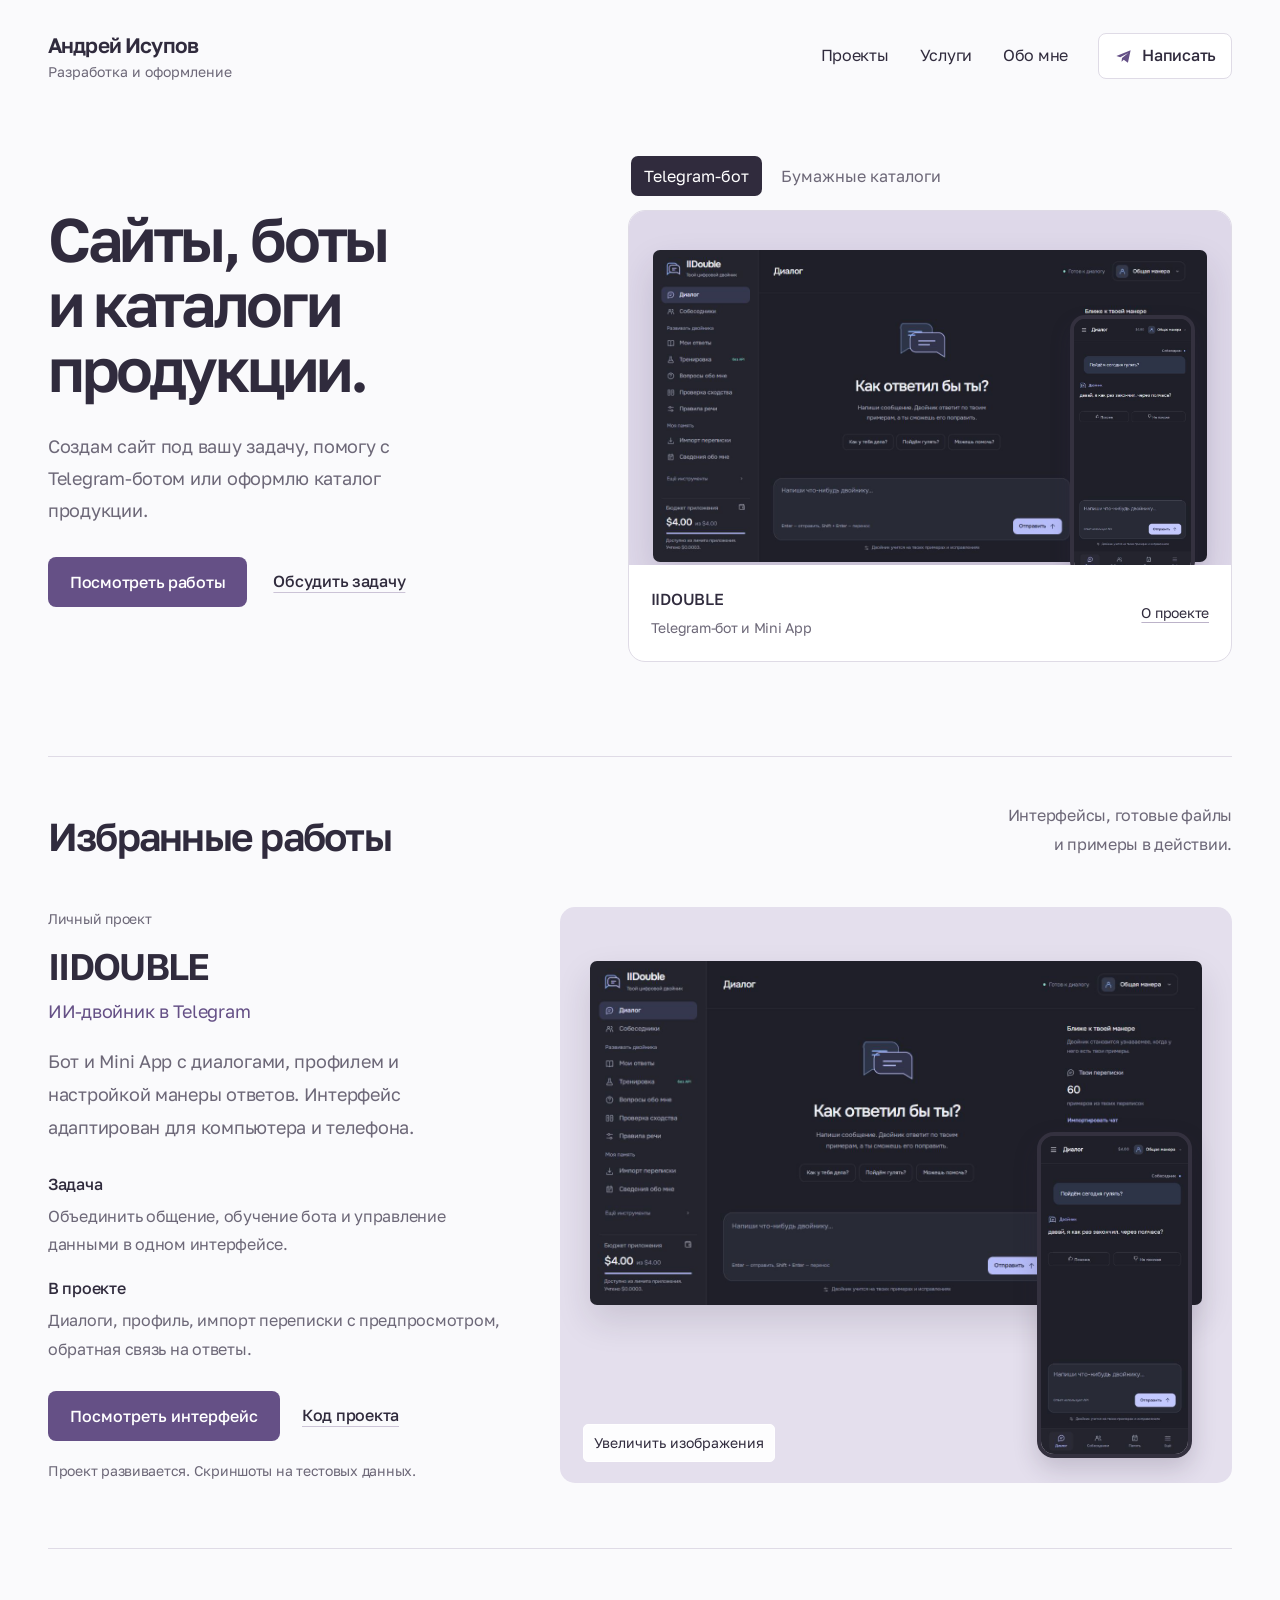
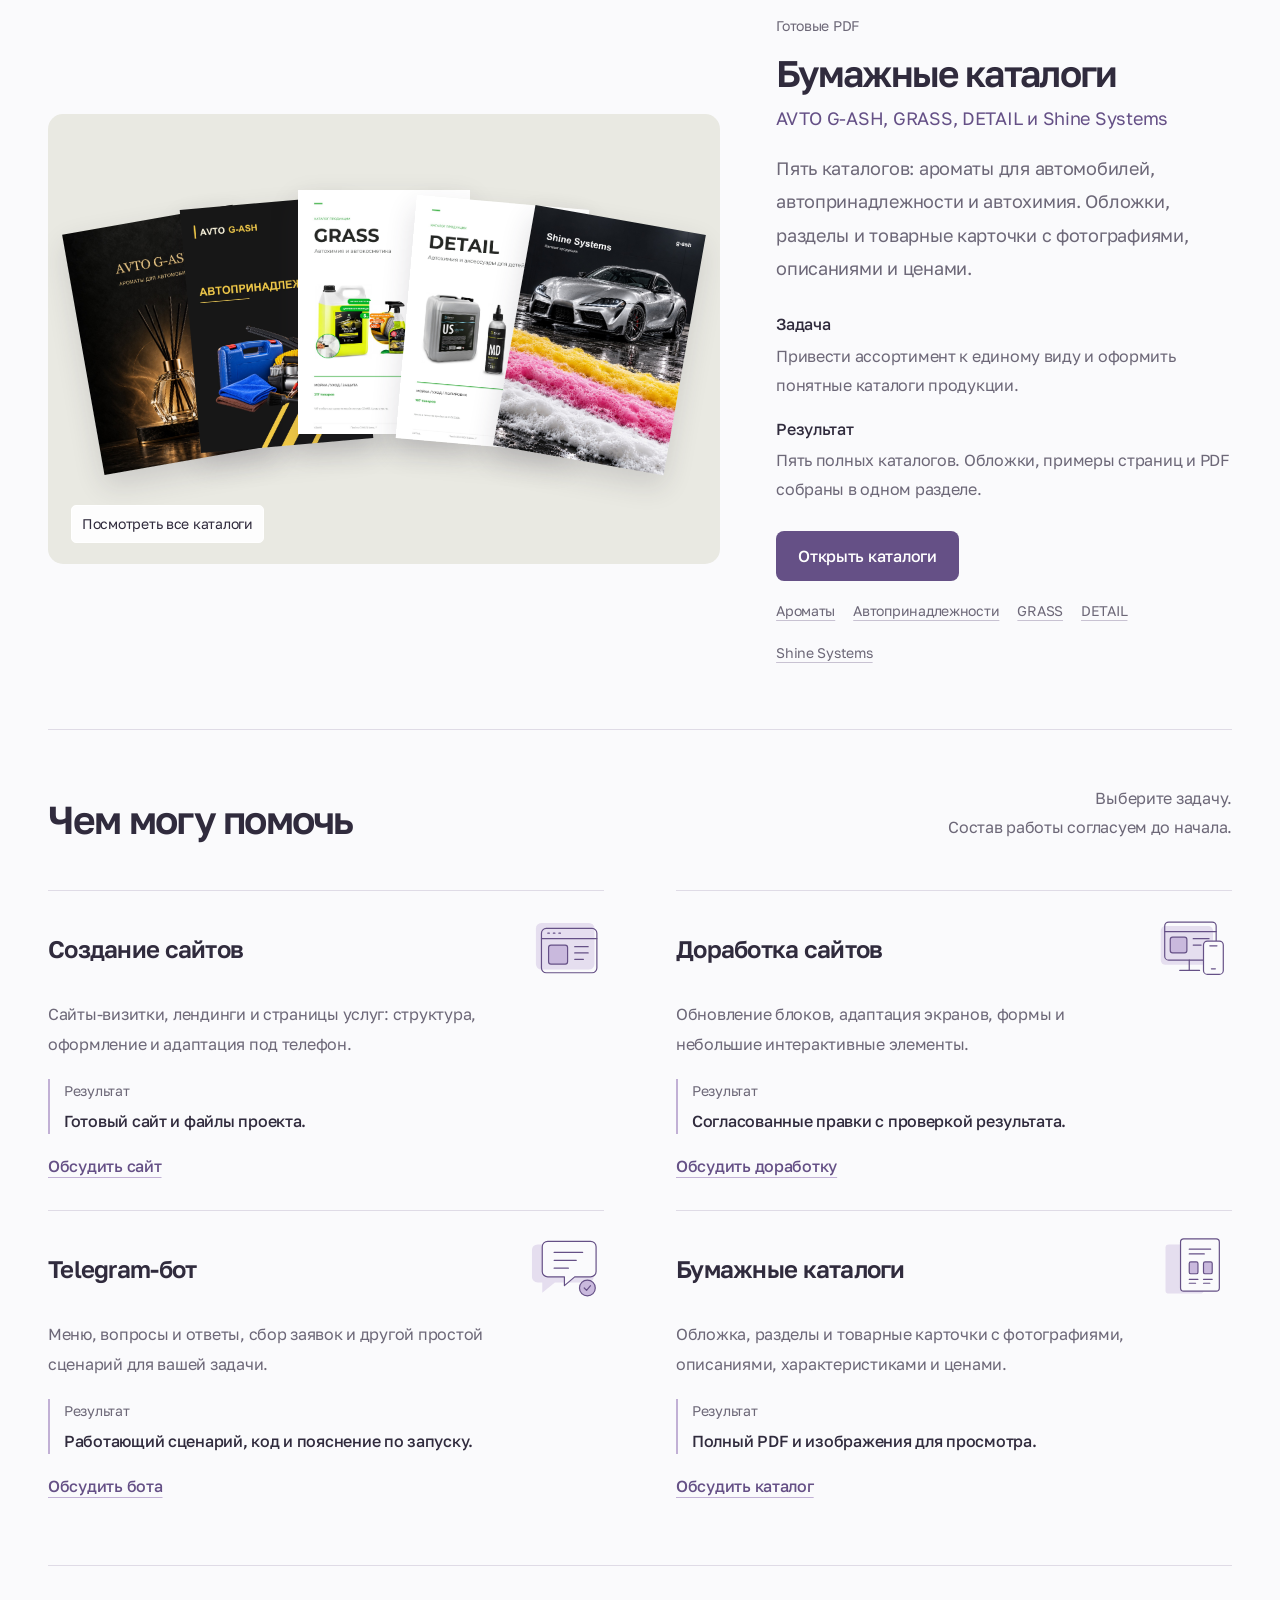
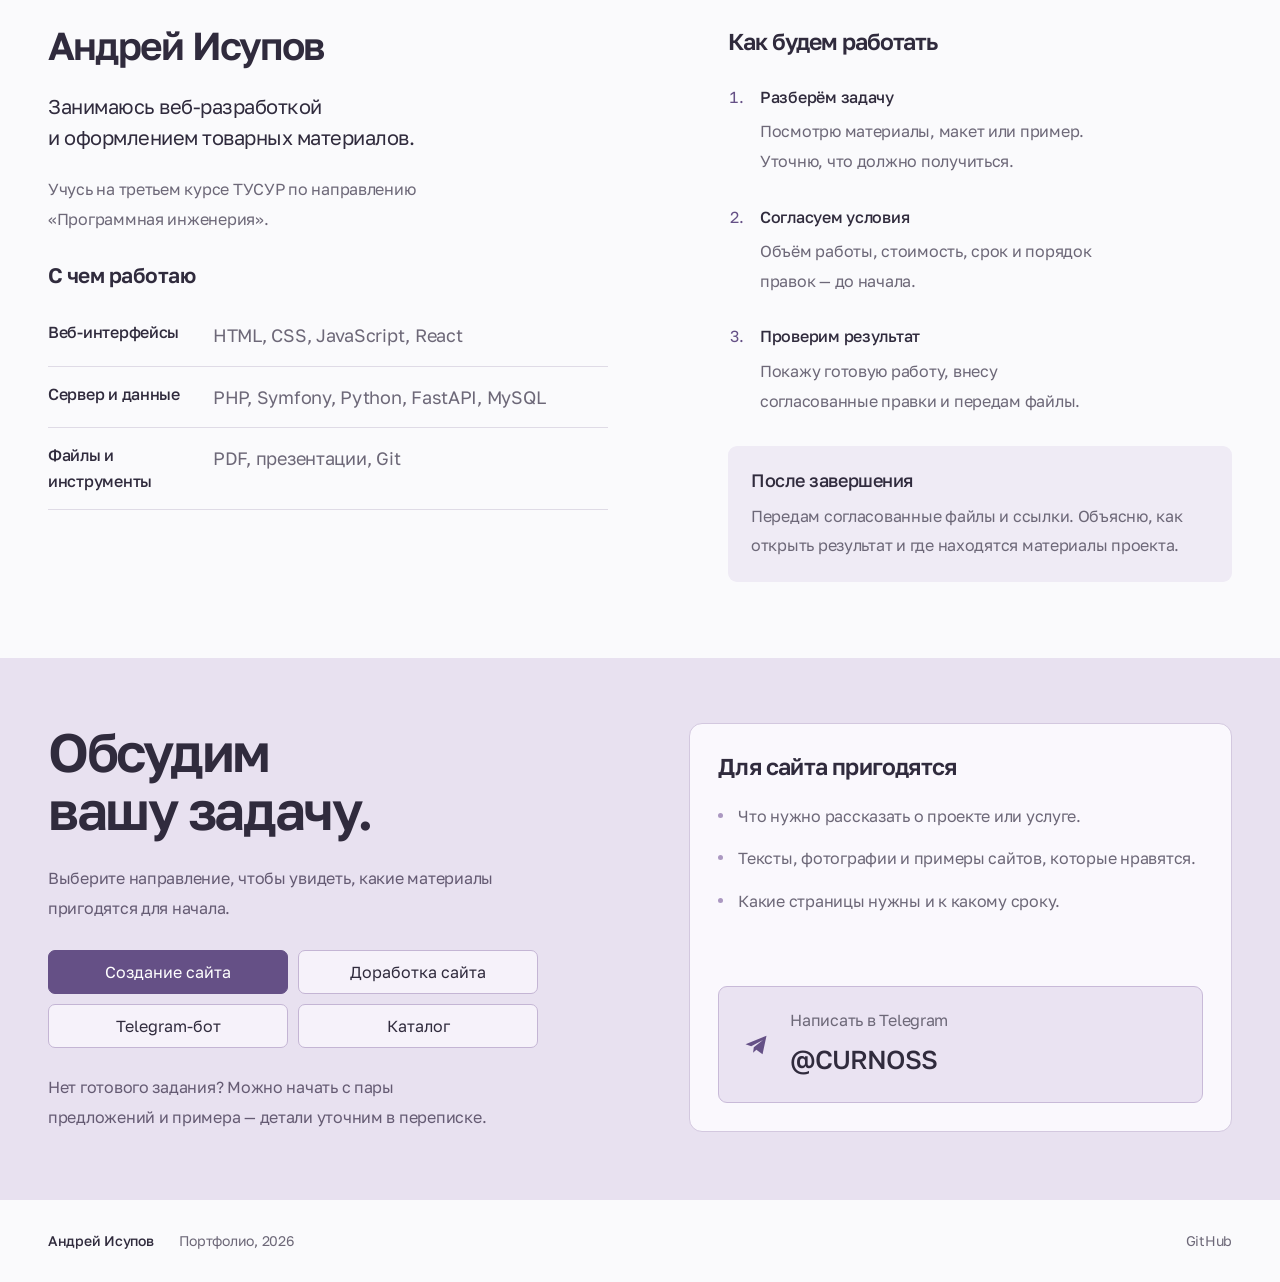
==== commit 0879c38d: "Expand services and add task-specific contact guidance" ====
--- a/index.html
+++ b/index.html
@@ -14,8 +14,8 @@
   <link rel="canonical" href="https://racrut0.github.io/">
   <link rel="icon" href="assets/favicon.svg?v=3" type="image/svg+xml">
   <link rel="preload" href="assets/golos-text.ttf" as="font" type="font/ttf" crossorigin>
-  <link rel="stylesheet" href="style.css?v=5">
-  <script src="script.js?v=3" defer></script>
+  <link rel="stylesheet" href="style.css?v=6">
+  <script src="script.js?v=6" defer></script>
 </head>
 <body>
   <a class="skip-link" href="#work">Перейти к работам</a>
@@ -64,20 +64,25 @@
     </section>
 
     <section class="services shell" id="services" aria-labelledby="services-title">
-      <div class="section-heading"><h2 id="services-title">Чем могу помочь</h2><p>Начнём с конкретной задачи<br>и согласованного объёма.</p></div>
-      <div class="service-list"><div><h3>Создание сайтов</h3><p>Сайты-визитки, лендинги и страницы услуг: структура, оформление и адаптация под телефон.</p></div><div><h3>Доработка сайтов</h3><p>Адаптация под телефон, обновление блоков, оформление формы или небольшой интерактив.</p></div><div><h3>Telegram-бот</h3><p>Простой сценарий: меню, вопросы и ответы, сбор заявок. Возможности согласуем до начала работы.</p></div><div><h3>Бумажные каталоги</h3><p>Оформление ассортимента в PDF: фотографии, описания, характеристики и цены в одной системе.</p></div></div>
+      <div class="section-heading"><h2 id="services-title">Чем могу помочь</h2><p>Выберите задачу.<br>Состав работы согласуем до начала.</p></div>
+      <div class="service-list">
+        <div class="service-offer"><div class="service-top"><h3>Создание сайтов</h3><svg class="service-illustration" viewBox="0 0 96 96" aria-hidden="true"><rect class="illustration-fill" x="10" y="15" width="74" height="59" rx="7"/><rect x="17" y="22" width="70" height="56" rx="6"/><path d="M17 35h70M25 28h2m5 0h2m5 0h2"/><rect class="illustration-accent" x="26" y="43" width="24" height="24" rx="3"/><path d="M59 45h17M59 53h17M59 61h11"/></svg></div><p>Сайты-визитки, лендинги и страницы услуг: структура, оформление и адаптация под телефон.</p><div class="service-delivery"><span>Результат</span><strong>Готовый сайт и файлы проекта.</strong></div><a class="service-start" href="#contact" data-topic-link="website">Обсудить сайт</a></div>
+        <div class="service-offer"><div class="service-top"><h3>Доработка сайтов</h3><svg class="service-illustration" viewBox="0 0 96 96" aria-hidden="true"><rect class="illustration-fill" x="6" y="19" width="66" height="49" rx="6"/><rect x="11" y="14" width="65" height="48" rx="5"/><path d="M11 26h65M30 75h25M42 62v13"/><rect class="illustration-paper" x="60" y="38" width="25" height="42" rx="5"/><path d="M68 44h9M70 73h5"/><rect class="illustration-accent" x="18" y="33" width="21" height="20" rx="3"/><path d="M47 35h20M47 43h10"/></svg></div><p>Обновление блоков, адаптация экранов, формы и небольшие интерактивные элементы.</p><div class="service-delivery"><span>Результат</span><strong>Согласованные правки с проверкой результата.</strong></div><a class="service-start" href="#contact" data-topic-link="updates">Обсудить доработку</a></div>
+        <div class="service-offer"><div class="service-top"><h3>Telegram-бот</h3><svg class="service-illustration" viewBox="0 0 96 96" aria-hidden="true"><path class="illustration-fill" d="M12 17h64a7 7 0 0 1 7 7v34a7 7 0 0 1-7 7H34L18 78V65h-6a7 7 0 0 1-7-7V24a7 7 0 0 1 7-7Z"/><path class="illustration-paper" d="M25 13h54a7 7 0 0 1 7 7v31a7 7 0 0 1-7 7H59L46 69V58H25a7 7 0 0 1-7-7V20a7 7 0 0 1 7-7Z"/><path d="M33 27h36M33 37h28M33 47h18"/><circle class="illustration-accent" cx="75" cy="72" r="10"/><path d="m71 72 3 3 5-6"/></svg></div><p>Меню, вопросы и ответы, сбор заявок и другой простой сценарий для вашей задачи.</p><div class="service-delivery"><span>Результат</span><strong>Работающий сценарий, код и пояснение по запуску.</strong></div><a class="service-start" href="#contact" data-topic-link="bot">Обсудить бота</a></div>
+        <div class="service-offer"><div class="service-top"><h3>Бумажные каталоги</h3><svg class="service-illustration" viewBox="0 0 96 96" aria-hidden="true"><rect class="illustration-fill" x="12" y="17" width="48" height="62" rx="4"/><rect class="illustration-paper" x="31" y="10" width="49" height="66" rx="4"/><path d="M42 23h27M42 29h19"/><rect class="illustration-accent" x="42" y="39" width="11" height="15" rx="2"/><rect class="illustration-accent" x="60" y="39" width="11" height="15" rx="2"/><path d="M42 61h11m7 0h11M42 66h8m10 0h8"/></svg></div><p>Обложка, разделы и товарные карточки с фотографиями, описаниями, характеристиками и ценами.</p><div class="service-delivery"><span>Результат</span><strong>Полный PDF и изображения для просмотра.</strong></div><a class="service-start" href="#contact" data-topic-link="catalog">Обсудить каталог</a></div>
+      </div>
     </section>
 
     <section class="about shell" id="about" aria-labelledby="about-title">
-      <div class="about-copy"><h2 id="about-title">Андрей Исупов</h2><p class="about-lead">Занимаюсь веб-разработкой<br>и оформлением товарных материалов.</p><p>Учусь на третьем курсе ТУСУР по направлению «Программная инженерия».</p><p class="technical-note">Работаю с HTML, CSS, JavaScript, React, PHP, Symfony, Python, FastAPI, MySQL и Git.</p><p class="formats-note">Также работаю с PDF-каталогами и презентациями.</p></div>
-      <div class="workflow"><h3>Как будем работать</h3><ol><li><strong>Разберём задачу</strong><p>Посмотрю материалы, макет или пример. Уточню, что должно получиться.</p></li><li><strong>Согласуем условия</strong><p>Объём работы, стоимость, срок и порядок правок — до начала.</p></li><li><strong>Проверим результат</strong><p>Покажу готовую работу, внесу согласованные правки и передам файлы.</p></li></ol></div>
+      <div class="about-copy"><h2 id="about-title">Андрей Исупов</h2><p class="about-lead">Занимаюсь веб-разработкой<br>и оформлением товарных материалов.</p><p>Учусь на третьем курсе ТУСУР по направлению «Программная инженерия».</p><h3 class="skills-heading">С чем работаю</h3><dl class="skill-groups"><div><dt>Веб-интерфейсы</dt><dd>HTML, CSS, JavaScript, React</dd></div><div><dt>Сервер и данные</dt><dd>PHP, Symfony, Python, FastAPI, MySQL</dd></div><div><dt>Файлы и инструменты</dt><dd>PDF, презентации, Git</dd></div></dl></div>
+      <div class="workflow"><h3>Как будем работать</h3><ol><li><strong>Разберём задачу</strong><p>Посмотрю материалы, макет или пример. Уточню, что должно получиться.</p></li><li><strong>Согласуем условия</strong><p>Объём работы, стоимость, срок и порядок правок — до начала.</p></li><li><strong>Проверим результат</strong><p>Покажу готовую работу, внесу согласованные правки и передам файлы.</p></li></ol><div class="handoff-note"><h4>После завершения</h4><p>Передам согласованные файлы и ссылки. Объясню, как открыть результат и где находятся материалы проекта.</p></div></div>
     </section>
 
-    <section class="contact" id="contact" aria-labelledby="contact-title"><div class="shell contact-layout"><div><h2 id="contact-title">Расскажите<br>о вашей задаче.</h2><p>Пришлите описание, пример и желаемый срок.<br>Я уточню детали и предложу объём работы.</p></div><a class="contact-card" href="https://t.me/CURNOSS" target="_blank" rel="noopener"><svg aria-hidden="true" viewBox="0 0 24 24"><path d="m21 4-3.4 16-5.3-4-2.8 2.7.6-4.7L18 7.7 7.9 13 3 11.4Z"/></svg><span>Написать в Telegram</span><strong>@CURNOSS</strong></a></div></section>
+    <section class="contact" id="contact" aria-labelledby="contact-title"><div class="shell contact-layout"><div class="contact-copy"><h2 id="contact-title">Обсудим<br>вашу задачу.</h2><p>Выберите направление, чтобы увидеть, какие материалы пригодятся для начала.</p><div class="contact-topics" role="group" aria-label="Какую задачу хотите обсудить"><button type="button" data-contact-topic="website" aria-pressed="true">Создание сайта</button><button type="button" data-contact-topic="updates" aria-pressed="false">Доработка сайта</button><button type="button" data-contact-topic="bot" aria-pressed="false">Telegram-бот</button><button type="button" data-contact-topic="catalog" aria-pressed="false">Каталог</button></div><p class="contact-reassurance">Нет готового задания? Можно начать с пары предложений и примера — детали уточним в переписке.</p></div><div class="contact-preparation"><div class="preparation-content" aria-live="polite" aria-atomic="true"><h3 id="preparation-title">Для сайта пригодятся</h3><ul id="preparation-list"><li>Что нужно рассказать о проекте или услуге.</li><li>Тексты, фотографии и примеры сайтов, которые нравятся.</li><li>Какие страницы нужны и к какому сроку.</li></ul></div><a class="contact-card" href="https://t.me/CURNOSS" target="_blank" rel="noopener"><svg aria-hidden="true" viewBox="0 0 24 24"><path d="m21 4-3.4 16-5.3-4-2.8 2.7.6-4.7L18 7.7 7.9 13 3 11.4Z"/></svg><span>Написать в Telegram</span><strong>@CURNOSS</strong></a></div></div></section>
   </main>
   <footer class="site-footer shell"><span>Андрей Исупов</span><span>Портфолио, 2026</span><a href="https://github.com/racrut0" target="_blank" rel="noopener">GitHub</a></footer>
 
   <dialog class="project-dialog" id="project-dialog" aria-labelledby="dialog-title"><div class="dialog-header"><div><span>Личный проект</span><h2 id="dialog-title">IIDOUBLE</h2></div><button class="dialog-close" type="button" aria-label="Закрыть проект"><svg viewBox="0 0 24 24" aria-hidden="true"><path d="m6 6 12 12M18 6 6 18"/></svg></button></div><div class="dialog-body"><p class="dialog-intro">Telegram-бот и Mini App с диалогами, профилем владельца и настройкой манеры ответов.</p><div class="interface-gallery"><figure><a href="assets/iidouble-desktop.png" target="_blank" rel="noopener"><img src="assets/iidouble-desktop.png" alt="Полный интерфейс IIDOUBLE на компьютере" width="1280" height="720" loading="lazy"></a><figcaption>На компьютере</figcaption></figure><figure><a href="assets/iidouble-mobile.png" target="_blank" rel="noopener"><img src="assets/iidouble-mobile.png" alt="Мобильный интерфейс IIDOUBLE с тестовым диалогом" width="390" height="844" loading="lazy"></a><figcaption>На телефоне</figcaption></figure></div><p class="project-note">Изображения открываются в полном размере. Для скриншотов использованы тестовые данные.</p><div class="dialog-details"><div><h3>Что можно делать</h3><p>Общаться с ботом, заполнять профиль, задавать правила речи, импортировать переписку с предпросмотром и давать обратную связь на ответы.</p></div><div><h3>Разработка</h3><p>Python, FastAPI, SQLite, HTML, CSS, JavaScript и Telegram Bot API. Личный проект находится в развитии.</p></div></div><a class="button button-primary" href="https://github.com/racrut0/IIDOUBLE-TG/tree/IIDouble%2F%D0%B8%D0%B7%D0%BC%D0%B5%D0%BD%D0%B5%D0%BD%D0%B8%D0%B5" target="_blank" rel="noopener">Открыть код проекта</a></div></dialog>
-  <noscript><p class="shell noscript-note">Все работы и контакты доступны на странице. Для переключения примеров и открытия галереи включите JavaScript.</p></noscript>
+  <noscript><p class="shell noscript-note">Все работы и контакты доступны на странице. Для переключения примеров, открытия галереи и выбора подсказок включите JavaScript.</p></noscript>
 </body>
 </html>
--- a/style.css
+++ b/style.css
@@ -26,3 +26,46 @@
 @media(max-width:900px){.project-catalogs{grid-template-columns:1fr}.project-catalogs .project-copy{grid-row:1}.catalog-visual.catalog-collection-visual{min-height:420px}}
 @media(max-width:700px){.catalog-visual.catalog-collection-visual{padding:24px 20px 55px;min-height:300px}.catalog-collection-visual .visual-action{bottom:15px;left:18px}}
 @media(max-width:360px){.catalog-visual.catalog-collection-visual{padding:24px 16px 55px;min-height:280px}}
+
+/* The lower blocks connect each service to its result and the first message. */
+.service-top{display:flex;justify-content:space-between;align-items:center;gap:22px;min-height:76px}
+.service-list .service-top h3{font-size:24px;max-width:310px;line-height:1.2}
+.service-illustration{flex:0 0 76px;width:76px;height:76px;fill:none;stroke:var(--accent);stroke-width:1.5;stroke-linecap:round;stroke-linejoin:round}
+.service-illustration .illustration-fill{fill:#e5deef;stroke:none}
+.service-illustration .illustration-paper{fill:#fafafc}
+.service-illustration .illustration-accent{fill:#c9b9dd}
+.service-list .service-offer>p{font-size:16px;line-height:1.85;margin-top:13px;max-width:470px}
+.service-delivery{border-left:2px solid #c1b0d5;padding-left:14px;margin-top:20px}
+.service-delivery span{display:block;font-size:14px;color:var(--muted)}
+.service-delivery strong{display:block;font-size:16px;font-weight:500;line-height:1.65;margin-top:5px;max-width:430px}
+.service-start{display:inline-block;margin-top:19px;font-size:16px;font-weight:500;color:var(--accent);text-decoration:underline;text-underline-offset:5px;text-decoration-color:#c1b0d5}
+.service-start:hover{color:var(--accent-dark)}
+.about-copy .skills-heading{font-size:21px;margin-top:30px;letter-spacing:-.025em}
+.skill-groups{margin:17px 0 0}
+.skill-groups>div{display:grid;grid-template-columns:145px minmax(0,1fr);gap:20px;padding:15px 0;border-bottom:1px solid var(--line)}
+.skill-groups dt{font-size:16px;line-height:1.6;font-weight:500}
+.skill-groups dd{font-size:18px;line-height:1.7;color:var(--muted);margin:0}
+.handoff-note{margin-top:30px;background:#efebf5;border-radius:9px;padding:22px 23px}
+.handoff-note h4{font-size:18px;font-weight:500;line-height:1.4;margin:0;letter-spacing:-.025em}
+.workflow .handoff-note p{font-size:16px;line-height:1.8;max-width:none;margin-top:9px}
+.contact .contact-layout{display:grid;grid-template-columns:1fr .95fr;gap:70px;align-items:start}
+.contact-copy{min-width:0}
+.contact-copy>p{max-width:460px;font-size:16px}
+.contact-topics{display:grid;grid-template-columns:repeat(2,minmax(0,1fr));gap:10px;margin-top:27px;max-width:490px}
+.contact-topics button{border:1px solid #c4b5d4;border-radius:7px;min-height:44px;padding:9px 14px;font-size:16px;line-height:1.5;background:#f6f2fa;color:var(--ink)}
+.contact-topics button[aria-pressed=true]{border-color:var(--accent);background:var(--accent);color:white}
+.contact-topics button:hover:not([aria-pressed=true]){border-color:var(--accent);background:white}
+.contact-copy .contact-reassurance{font-size:16px;line-height:1.85;margin-top:25px;color:#655b73;max-width:445px}
+.contact-preparation{background:#faf8fd;border:1px solid #d3c8df;border-radius:13px;padding:28px;min-width:0}
+.preparation-content{min-height:210px}
+.preparation-content h3{font-size:23px;line-height:1.25;letter-spacing:-.035em}
+.preparation-content ul{list-style:none;padding:0;margin:21px 0 0;font-size:16px;line-height:1.85;color:var(--muted)}
+.preparation-content li{position:relative;padding-left:20px;margin-top:13px}
+.preparation-content li::before{content:'';position:absolute;left:0;top:.7em;width:5px;height:5px;border-radius:50%;background:#ab98c1}
+.contact-preparation .contact-card{min-width:0;max-width:none;width:100%;min-height:114px;margin-top:24px;padding:20px 20px 20px 71px;background:#eae3f2;border-color:#c8bad8;border-radius:9px}
+.contact-preparation .contact-card svg{left:23px;top:50%;transform:translateY(-50%);width:28px;height:28px}
+.contact-preparation .contact-card:hover{background:white;border-color:var(--accent)}
+@media(max-width:1100px){.skill-groups>div{grid-template-columns:1fr;gap:5px}.contact .contact-layout{gap:40px}.contact-preparation{padding:24px}.preparation-content{min-height:240px}}
+@media(max-width:850px) and (min-width:701px){.service-list .service-top h3{font-size:22px}.service-illustration{flex-basis:64px;width:64px;height:64px}.service-top{gap:14px}.contact .contact-layout{gap:28px}.contact-preparation{padding:21px}.contact-topics button{padding-inline:11px}.preparation-content h3{font-size:22px}.contact-preparation .contact-card{padding-left:59px;padding-right:13px}.contact-preparation .contact-card svg{left:18px;width:24px}.contact-preparation .contact-card>span{font-size:14px}.contact-preparation .contact-card strong{font-size:24px}}
+@media(max-width:700px){.service-top{min-height:70px;gap:18px}.service-list .service-top h3{font-size:23px}.service-illustration{flex-basis:70px;width:70px;height:70px}.service-list .service-offer>p{font-size:16px;margin-top:12px}.service-delivery{margin-top:17px}.service-start{margin-top:16px}.about-copy .skills-heading{font-size:21px;margin-top:27px}.skill-groups>div{grid-template-columns:1fr;gap:6px;padding-block:14px}.skill-groups dd{font-size:18px}.handoff-note{padding:21px;margin-top:27px}.contact .contact-layout{grid-template-columns:1fr;gap:28px}.contact-copy>p,.contact-copy .contact-reassurance{max-width:none}.contact-topics{gap:9px;margin-top:23px;max-width:none}.contact-topics button{font-size:16px;min-height:44px}.contact-preparation{padding:23px;max-width:530px;width:100%}.preparation-content{min-height:0}.preparation-content h3{font-size:23px}.contact-preparation .contact-card{margin-top:26px;min-height:112px;padding-left:68px}.contact-preparation .contact-card svg{left:22px}.contact-preparation .contact-card>span{font-size:14px}.contact-preparation .contact-card strong{font-size:26px}}
+@media(max-width:360px){.service-list .service-top h3{font-size:21px}.service-illustration{flex-basis:62px;width:62px;height:62px}.service-top{gap:12px}.contact-topics button{font-size:15px;padding-inline:11px}.contact-preparation{padding:20px}.preparation-content h3{font-size:22px}.contact-preparation .contact-card{padding-left:55px;padding-right:12px}.contact-preparation .contact-card svg{left:16px;width:23px}.contact-preparation .contact-card>span{font-size:14px}.contact-preparation .contact-card strong{font-size:23px}}
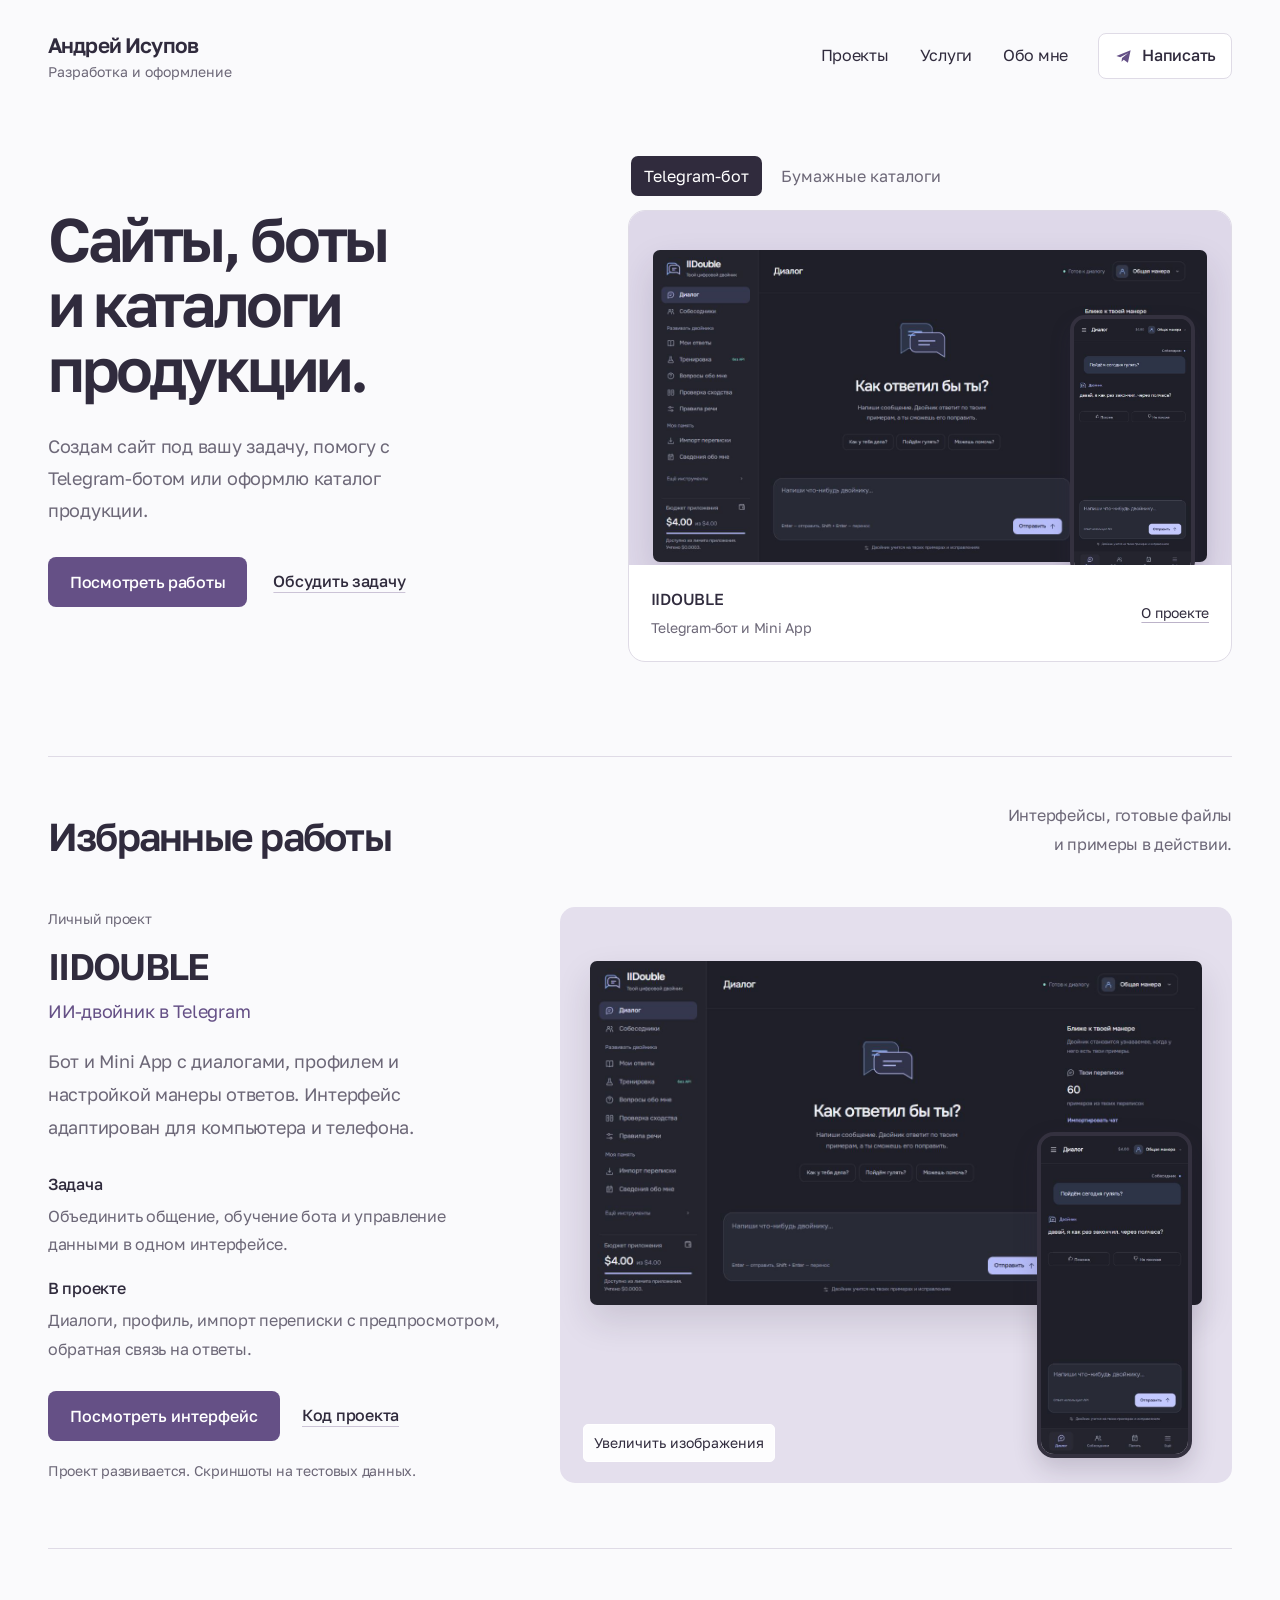
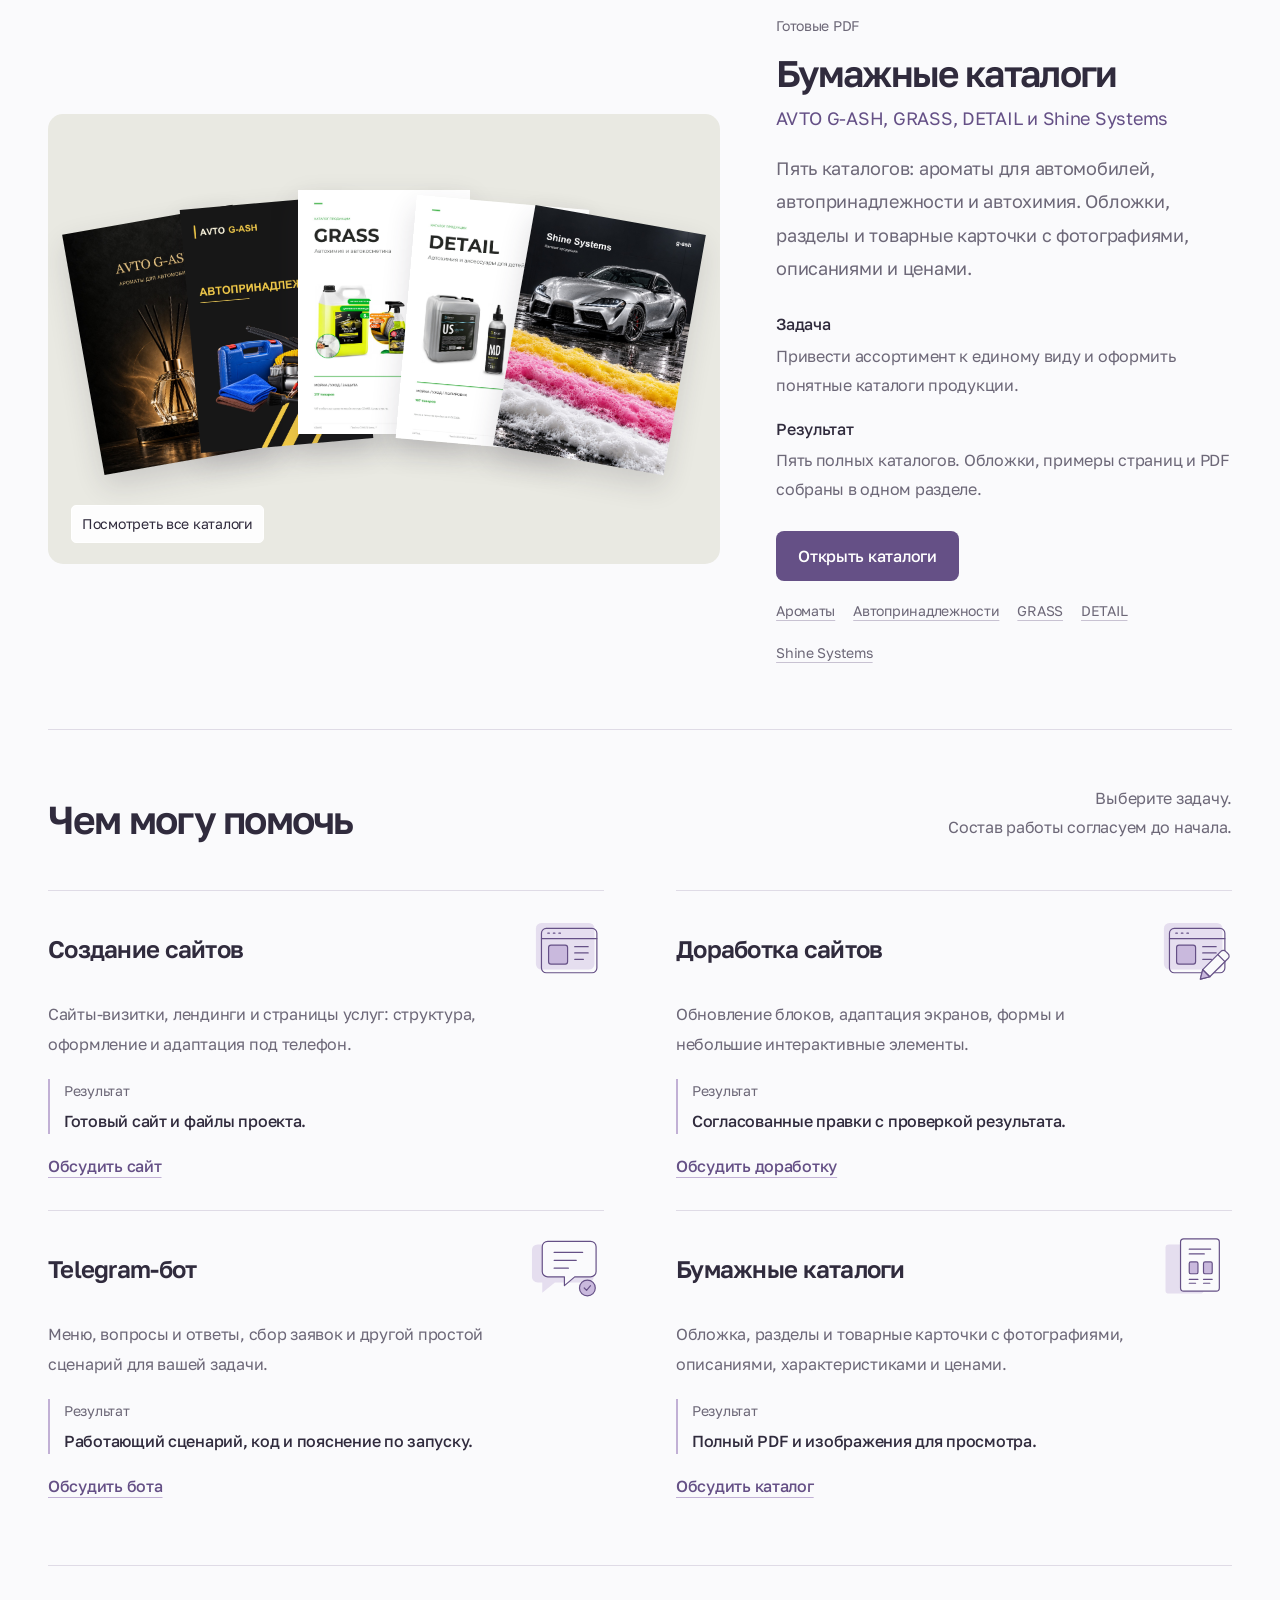
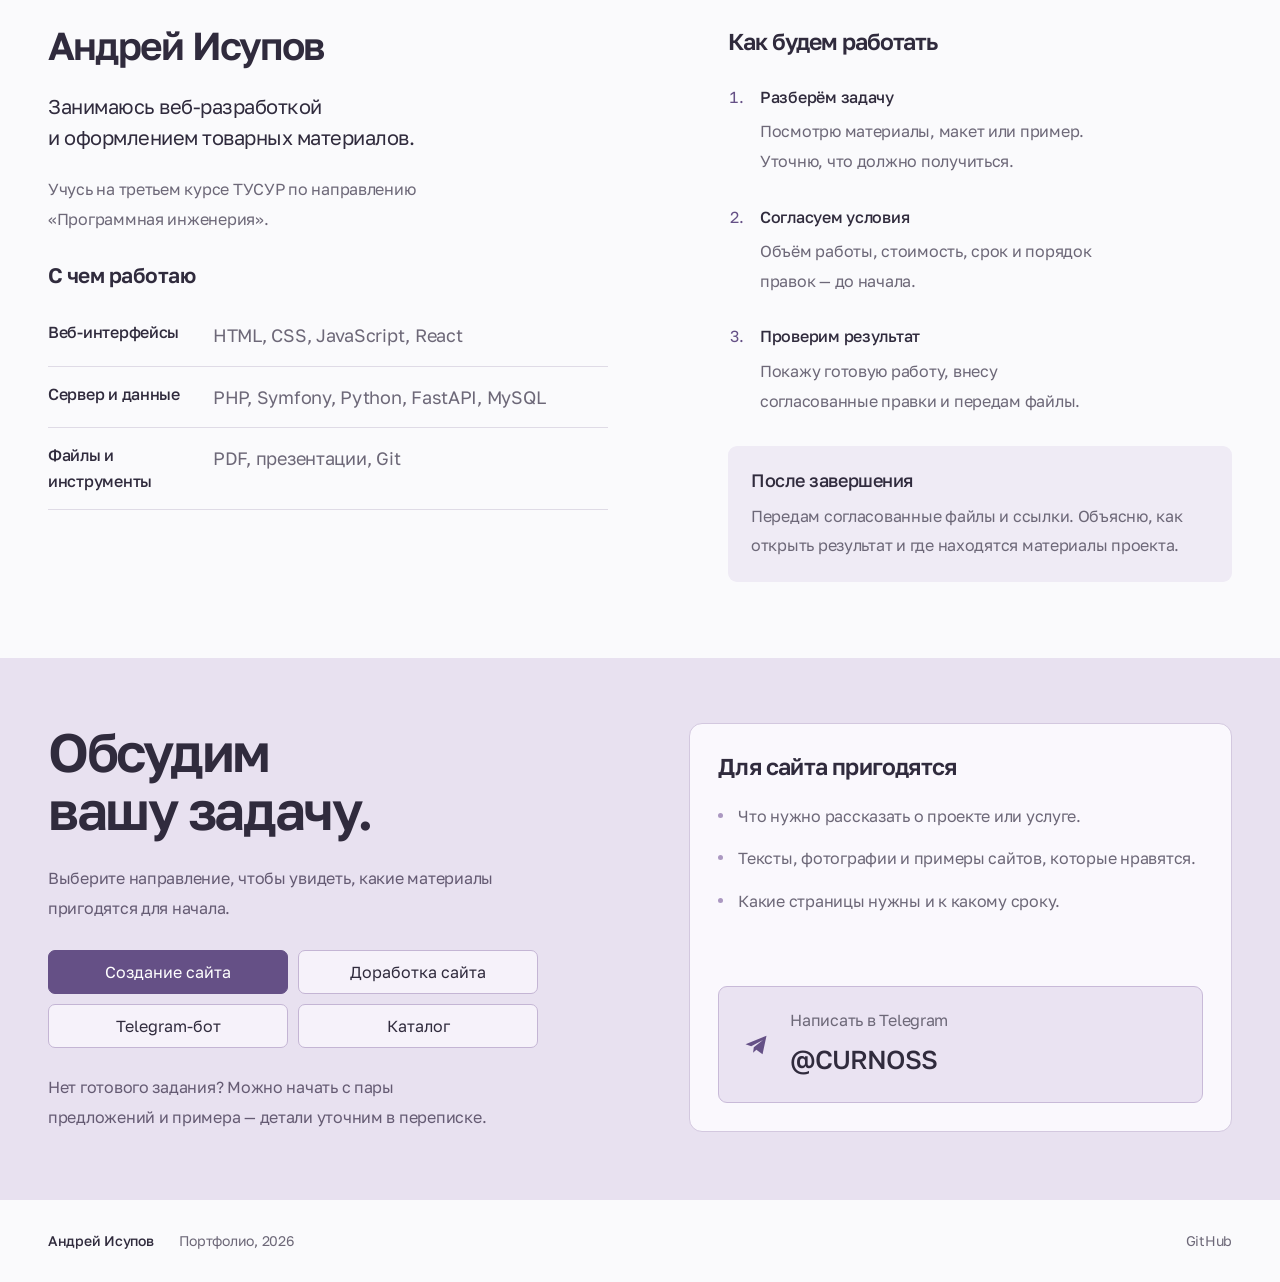
==== commit 7744629c: "Use website and pencil illustration for editing service" ====
--- a/index.html
+++ b/index.html
@@ -67,7 +67,7 @@
       <div class="section-heading"><h2 id="services-title">Чем могу помочь</h2><p>Выберите задачу.<br>Состав работы согласуем до начала.</p></div>
       <div class="service-list">
         <div class="service-offer"><div class="service-top"><h3>Создание сайтов</h3><svg class="service-illustration" viewBox="0 0 96 96" aria-hidden="true"><rect class="illustration-fill" x="10" y="15" width="74" height="59" rx="7"/><rect x="17" y="22" width="70" height="56" rx="6"/><path d="M17 35h70M25 28h2m5 0h2m5 0h2"/><rect class="illustration-accent" x="26" y="43" width="24" height="24" rx="3"/><path d="M59 45h17M59 53h17M59 61h11"/></svg></div><p>Сайты-визитки, лендинги и страницы услуг: структура, оформление и адаптация под телефон.</p><div class="service-delivery"><span>Результат</span><strong>Готовый сайт и файлы проекта.</strong></div><a class="service-start" href="#contact" data-topic-link="website">Обсудить сайт</a></div>
-        <div class="service-offer"><div class="service-top"><h3>Доработка сайтов</h3><svg class="service-illustration" viewBox="0 0 96 96" aria-hidden="true"><rect class="illustration-fill" x="6" y="19" width="66" height="49" rx="6"/><rect x="11" y="14" width="65" height="48" rx="5"/><path d="M11 26h65M30 75h25M42 62v13"/><rect class="illustration-paper" x="60" y="38" width="25" height="42" rx="5"/><path d="M68 44h9M70 73h5"/><rect class="illustration-accent" x="18" y="33" width="21" height="20" rx="3"/><path d="M47 35h20M47 43h10"/></svg></div><p>Обновление блоков, адаптация экранов, формы и небольшие интерактивные элементы.</p><div class="service-delivery"><span>Результат</span><strong>Согласованные правки с проверкой результата.</strong></div><a class="service-start" href="#contact" data-topic-link="updates">Обсудить доработку</a></div>
+        <div class="service-offer"><div class="service-top"><h3>Доработка сайтов</h3><svg class="service-illustration" viewBox="0 0 96 96" aria-hidden="true"><rect class="illustration-fill" x="10" y="15" width="74" height="59" rx="7"/><rect x="17" y="22" width="70" height="56" rx="6"/><path d="M17 35h70M25 28h2m5 0h2m5 0h2"/><rect class="illustration-accent" x="26" y="43" width="24" height="24" rx="3"/><path d="M59 45h17M59 53h17M59 61h11"/><path class="illustration-paper" d="m59 74 23-23a4 4 0 0 1 6 0l3 3a4 4 0 0 1 0 6L68 83l-12 3Z"/><path class="illustration-accent" d="m56 86 3-12 9 9Z"/><path d="m78 55 9 9M59 74l9 9"/></svg></div><p>Обновление блоков, адаптация экранов, формы и небольшие интерактивные элементы.</p><div class="service-delivery"><span>Результат</span><strong>Согласованные правки с проверкой результата.</strong></div><a class="service-start" href="#contact" data-topic-link="updates">Обсудить доработку</a></div>
         <div class="service-offer"><div class="service-top"><h3>Telegram-бот</h3><svg class="service-illustration" viewBox="0 0 96 96" aria-hidden="true"><path class="illustration-fill" d="M12 17h64a7 7 0 0 1 7 7v34a7 7 0 0 1-7 7H34L18 78V65h-6a7 7 0 0 1-7-7V24a7 7 0 0 1 7-7Z"/><path class="illustration-paper" d="M25 13h54a7 7 0 0 1 7 7v31a7 7 0 0 1-7 7H59L46 69V58H25a7 7 0 0 1-7-7V20a7 7 0 0 1 7-7Z"/><path d="M33 27h36M33 37h28M33 47h18"/><circle class="illustration-accent" cx="75" cy="72" r="10"/><path d="m71 72 3 3 5-6"/></svg></div><p>Меню, вопросы и ответы, сбор заявок и другой простой сценарий для вашей задачи.</p><div class="service-delivery"><span>Результат</span><strong>Работающий сценарий, код и пояснение по запуску.</strong></div><a class="service-start" href="#contact" data-topic-link="bot">Обсудить бота</a></div>
         <div class="service-offer"><div class="service-top"><h3>Бумажные каталоги</h3><svg class="service-illustration" viewBox="0 0 96 96" aria-hidden="true"><rect class="illustration-fill" x="12" y="17" width="48" height="62" rx="4"/><rect class="illustration-paper" x="31" y="10" width="49" height="66" rx="4"/><path d="M42 23h27M42 29h19"/><rect class="illustration-accent" x="42" y="39" width="11" height="15" rx="2"/><rect class="illustration-accent" x="60" y="39" width="11" height="15" rx="2"/><path d="M42 61h11m7 0h11M42 66h8m10 0h8"/></svg></div><p>Обложка, разделы и товарные карточки с фотографиями, описаниями, характеристиками и ценами.</p><div class="service-delivery"><span>Результат</span><strong>Полный PDF и изображения для просмотра.</strong></div><a class="service-start" href="#contact" data-topic-link="catalog">Обсудить каталог</a></div>
       </div>
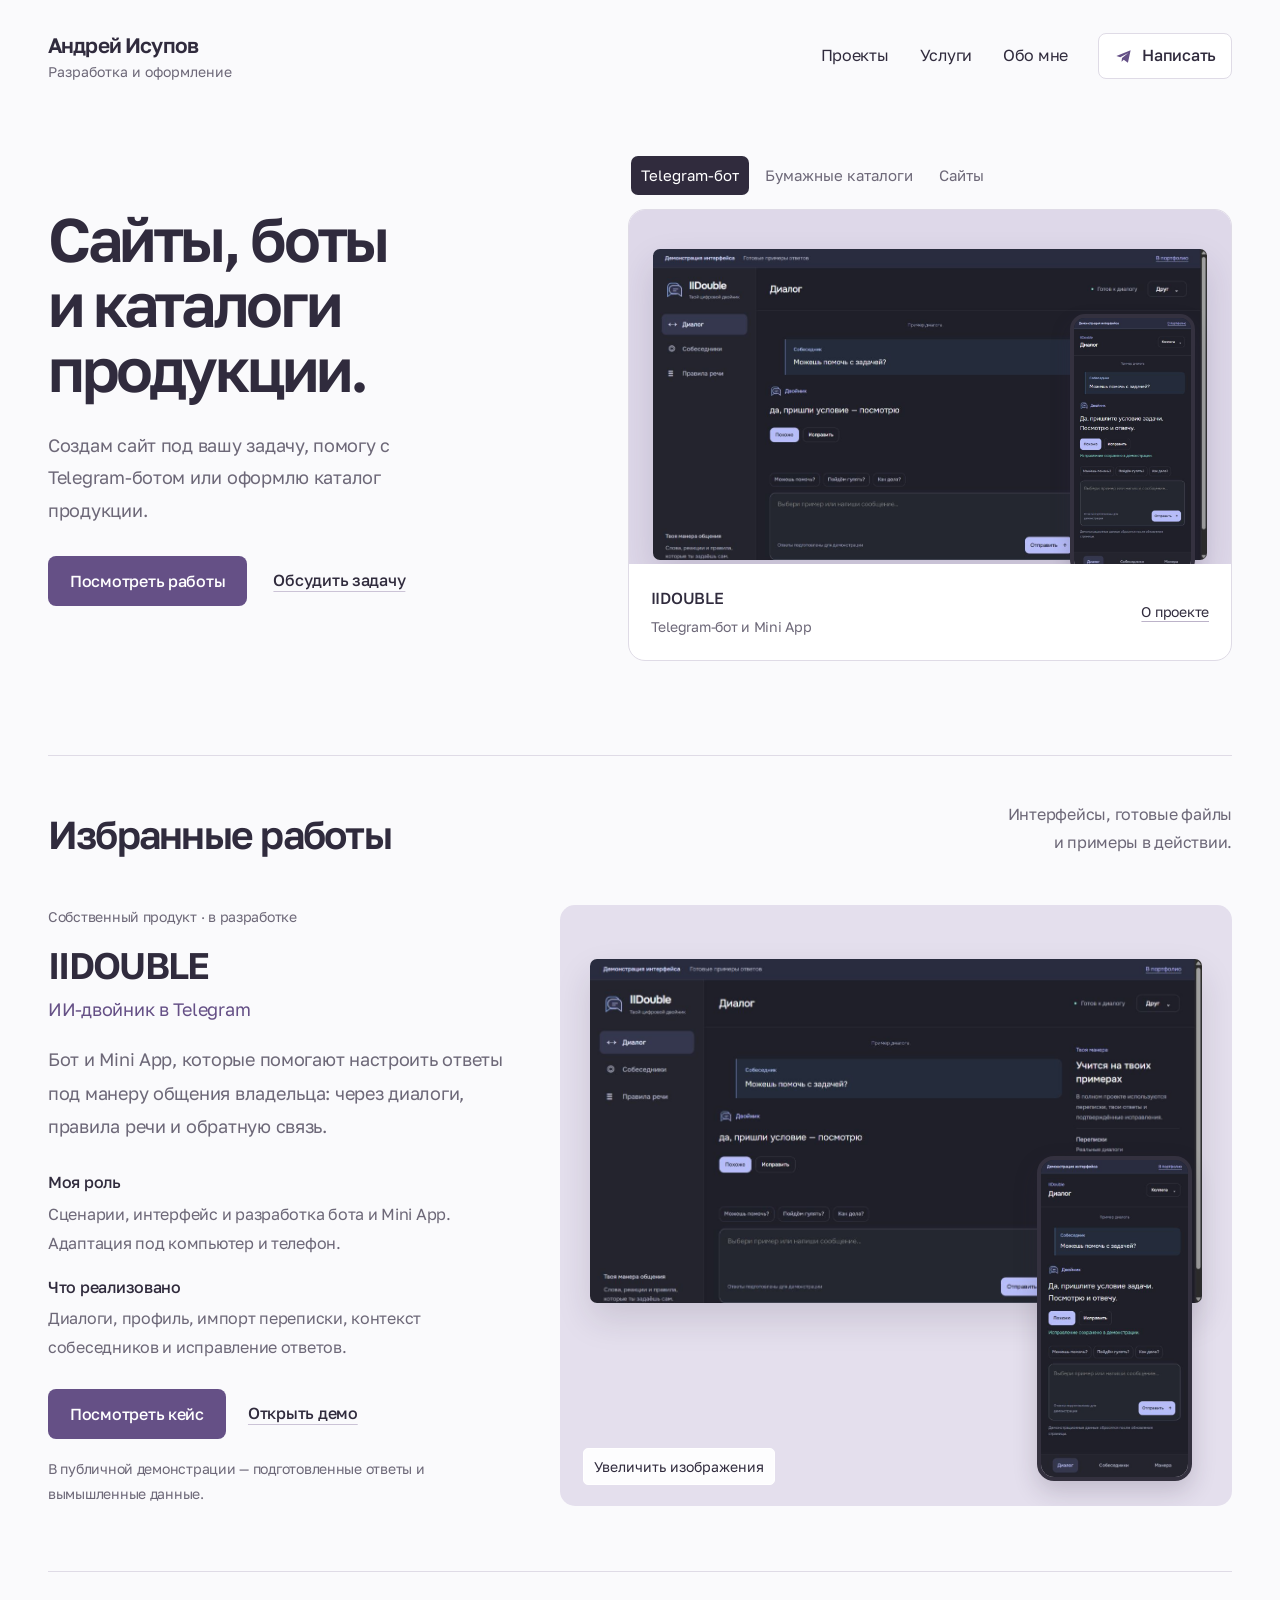
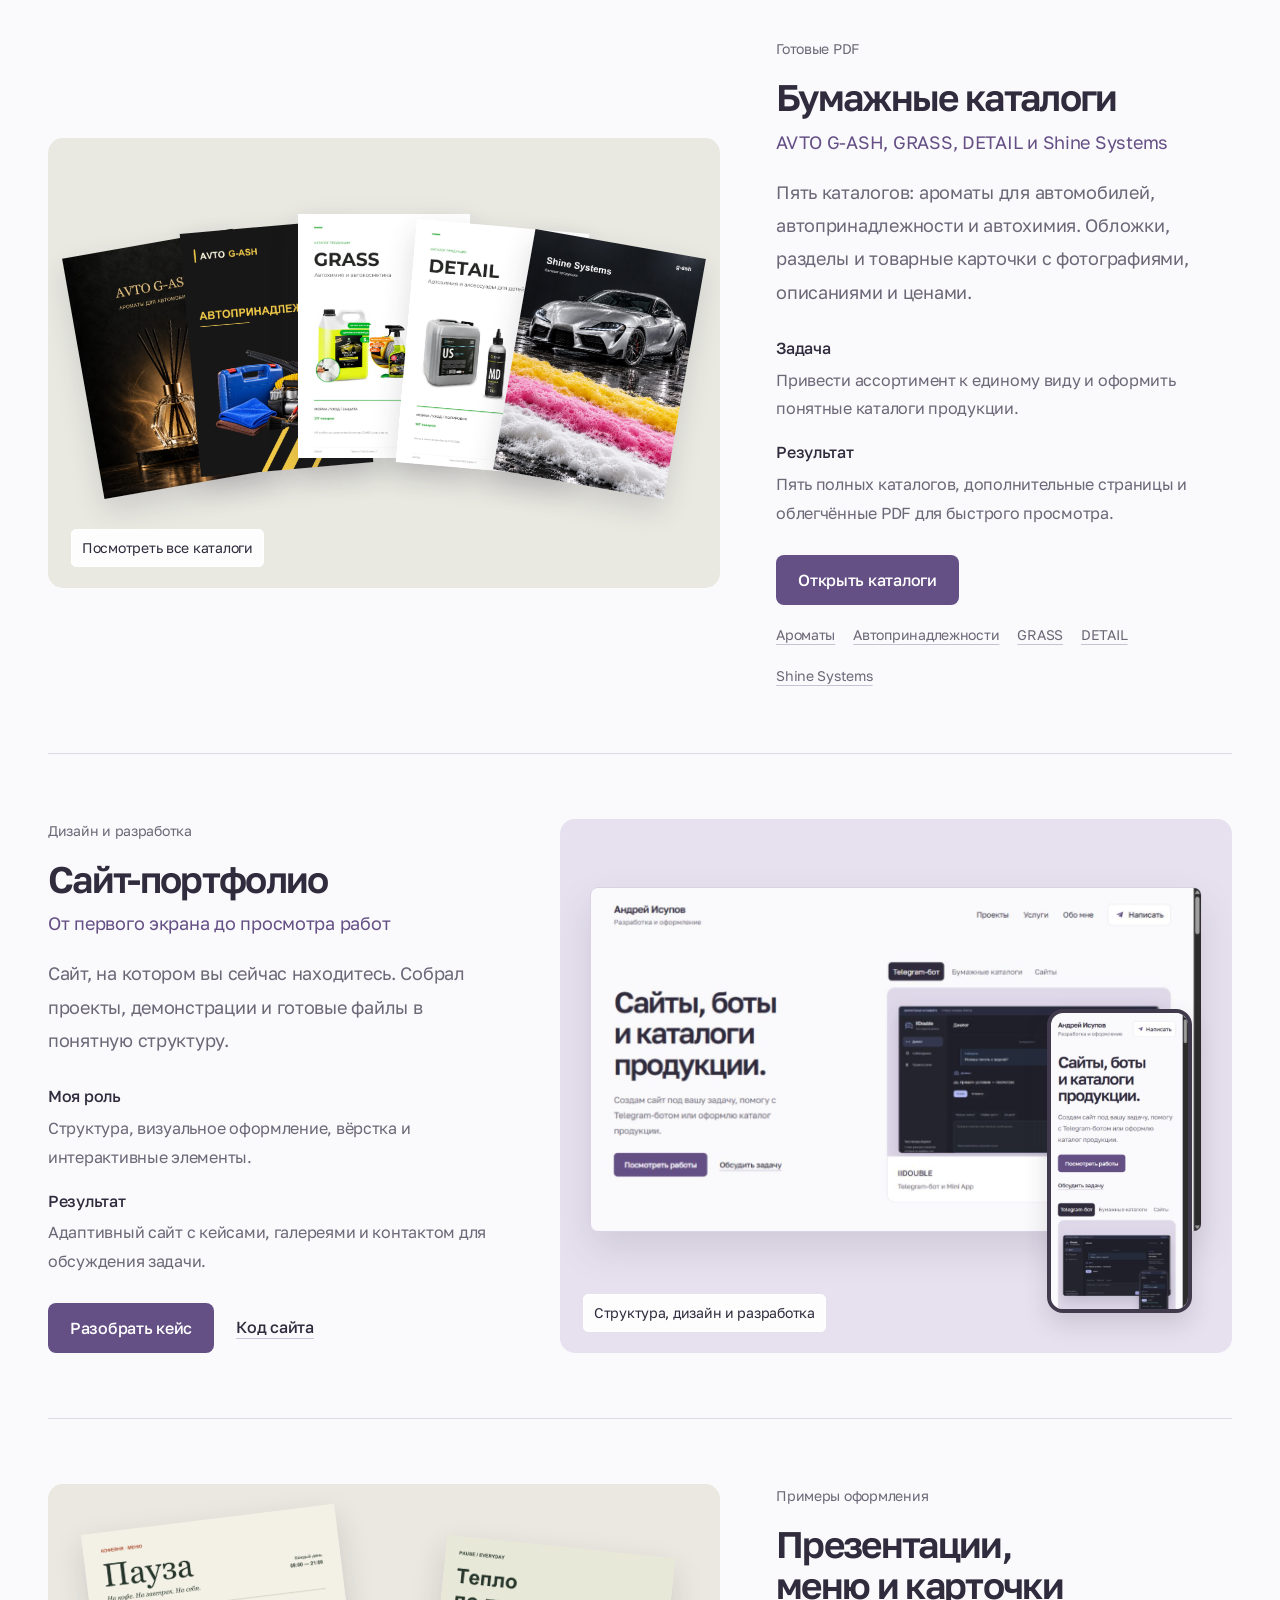
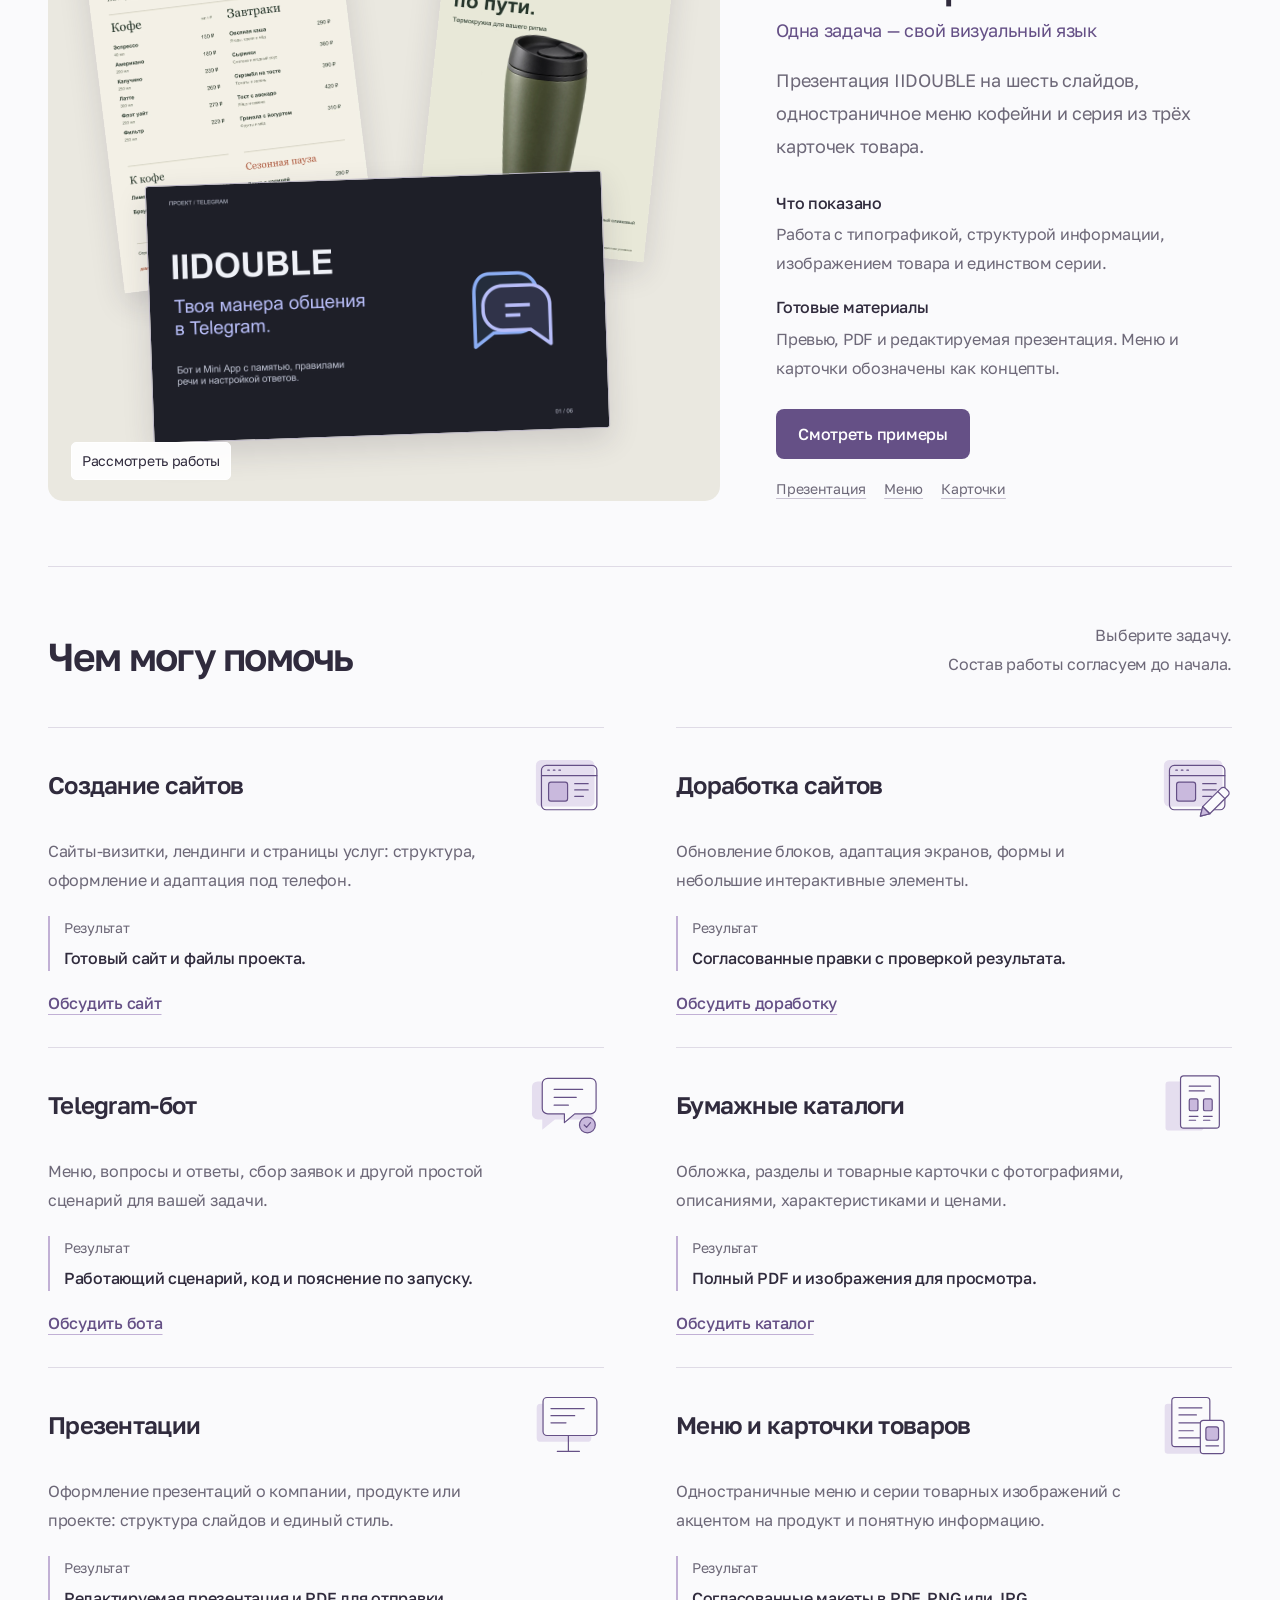
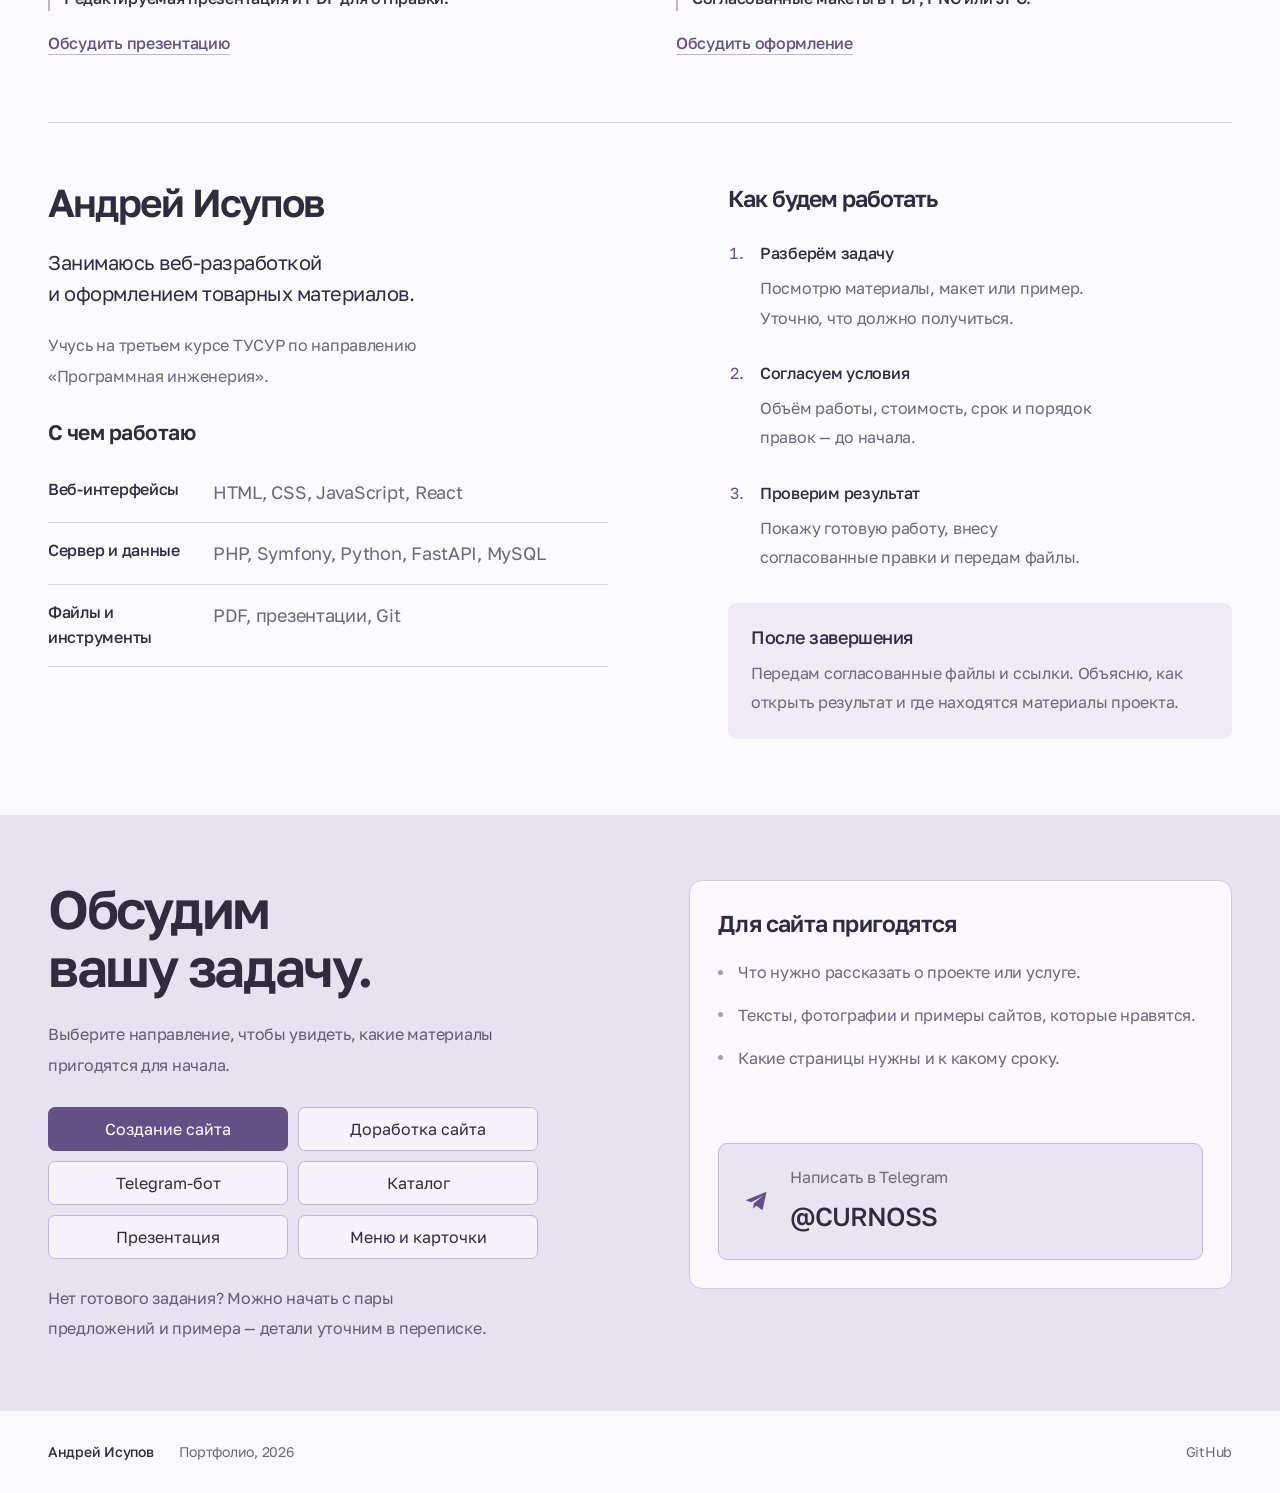
==== commit 93f00321: "Expand portfolio with case studies, demos and design samples" ====
--- a/index.html
+++ b/index.html
@@ -9,13 +9,14 @@
   <meta property="og:description" content="Реальные проекты, интерфейсы и готовые PDF. Посмотрите работы и напишите о своей задаче.">
   <meta property="og:type" content="website">
   <meta property="og:url" content="https://racrut0.github.io/">
-  <meta property="og:image" content="https://racrut0.github.io/assets/portfolio-share-v3.png">
+  <meta property="og:image" content="https://racrut0.github.io/assets/portfolio-share-v4.png">
   <title>Андрей Исупов — сайты, боты и каталоги</title>
   <link rel="canonical" href="https://racrut0.github.io/">
   <link rel="icon" href="assets/favicon.svg?v=3" type="image/svg+xml">
   <link rel="preload" href="assets/golos-text.ttf" as="font" type="font/ttf" crossorigin>
-  <link rel="stylesheet" href="style.css?v=6">
-  <script src="script.js?v=6" defer></script>
+  <link rel="stylesheet" href="style.css?v=8">
+  <link rel="stylesheet" href="expansion.css?v=2">
+  <script src="script.js?v=8" defer></script>
 </head>
 <body>
   <a class="skip-link" href="#work">Перейти к работам</a>
@@ -35,14 +36,19 @@
         <div class="showcase-tabs" role="tablist" aria-label="Выбрать пример работы">
           <button id="tab-bot" type="button" role="tab" aria-selected="true" aria-controls="preview-bot" tabindex="0" data-preview="bot">Telegram-бот</button>
           <button id="tab-catalogs" type="button" role="tab" aria-selected="false" aria-controls="preview-catalogs" tabindex="-1" data-preview="catalogs">Бумажные каталоги</button>
+          <button id="tab-websites" type="button" role="tab" aria-selected="false" aria-controls="preview-websites" tabindex="-1" data-preview="websites">Сайты</button>
         </div>
         <div class="preview-panel" id="preview-bot" role="tabpanel" aria-labelledby="tab-bot" tabindex="0">
-          <div class="bot-stage"><img class="bot-screen" src="assets/iidouble-desktop.png" alt="IIDOUBLE на компьютере: меню, диалог и профиль" width="1280" height="720" fetchpriority="high"><img class="bot-phone" src="assets/iidouble-mobile.png" alt="IIDOUBLE на телефоне" width="390" height="844"></div>
+          <div class="bot-stage"><img class="bot-screen" src="assets/cases/iidouble-dialogue.png" alt="IIDOUBLE на компьютере: демонстрационный диалог" width="1268" height="712" fetchpriority="high"><img class="bot-phone" src="assets/cases/iidouble-mobile-dialogue.png" alt="IIDOUBLE на телефоне" width="390" height="844"></div>
           <div class="preview-caption"><div><strong>IIDOUBLE</strong><span>Telegram-бот и Mini App</span></div><a href="#iidouble">О проекте</a></div>
         </div>
         <div class="preview-panel" id="preview-catalogs" role="tabpanel" aria-labelledby="tab-catalogs" tabindex="0" hidden>
           <div class="paper-stage"><img src="assets/catalogs/grass-cover.jpg" alt="Каталог GRASS" width="983" height="1390" loading="lazy"><img src="assets/catalogs/detail-cover.jpg" alt="Каталог DETAIL" width="983" height="1390" loading="lazy"><img src="assets/catalogs/shine-systems-cover.jpg" alt="Каталог Shine Systems" width="983" height="1390" loading="lazy"></div>
           <div class="preview-caption"><div><strong>Бумажные каталоги</strong><span>Автохимия, ароматы и автопринадлежности</span></div><a href="catalogs/">Смотреть PDF</a></div>
+        </div>
+        <div class="preview-panel" id="preview-websites" role="tabpanel" aria-labelledby="tab-websites" tabindex="0" hidden>
+          <div class="website-stage"><img class="website-screen" src="assets/cases/portfolio-desktop-v2.png" alt="Главная страница сайта-портфолио на компьютере" width="1268" height="712" loading="lazy"><img class="website-phone" src="assets/cases/portfolio-mobile-v2.png" alt="Сайт-портфолио на телефоне" width="390" height="844" loading="lazy"></div>
+          <div class="preview-caption"><div><strong>Сайт-портфолио</strong><span>Разработка, оформление и адаптация</span></div><a href="projects/portfolio/">Смотреть кейс</a></div>
         </div>
 
       </div>
@@ -51,15 +57,30 @@
     <section class="work shell" id="work" aria-labelledby="work-title">
       <div class="section-heading"><h2 id="work-title">Избранные работы</h2><p>Интерфейсы, готовые файлы<br>и примеры в действии.</p></div>
       <article class="project project-bot" id="iidouble" aria-labelledby="iidouble-title">
-        <div class="project-copy"><span class="project-kind">Личный проект</span><h3 id="iidouble-title">IIDOUBLE</h3><p class="project-subtitle">ИИ-двойник в Telegram</p><p>Бот и Mini App с диалогами, профилем и настройкой манеры ответов. Интерфейс адаптирован для компьютера и телефона.</p><dl class="project-details"><div><dt>Задача</dt><dd>Объединить общение, обучение бота и управление данными в одном интерфейсе.</dd></div><div><dt>В проекте</dt><dd>Диалоги, профиль, импорт переписки с предпросмотром, обратная связь на ответы.</dd></div></dl><div class="project-actions"><button class="button button-primary" type="button" data-case-open aria-haspopup="dialog" aria-controls="project-dialog">Посмотреть интерфейс</button><a class="inline-link" href="https://github.com/racrut0/IIDOUBLE-TG/tree/IIDouble%2F%D0%B8%D0%B7%D0%BC%D0%B5%D0%BD%D0%B5%D0%BD%D0%B8%D0%B5" target="_blank" rel="noopener">Код проекта</a></div><p class="project-note">Проект развивается. Скриншоты на тестовых данных.</p></div>
-        <button class="project-visual bot-visual" type="button" data-case-open aria-haspopup="dialog" aria-controls="project-dialog" aria-label="Рассмотреть интерфейс IIDOUBLE"><img class="project-desktop" src="assets/iidouble-desktop.png" alt="Экран диалога IIDOUBLE на компьютере" width="1280" height="720" loading="lazy"><img class="project-phone" src="assets/iidouble-mobile.png" alt="Тестовый диалог в мобильной версии IIDOUBLE" width="390" height="844" loading="lazy"><span class="visual-action">Увеличить изображения</span></button>
+        <div class="project-copy">
+          <span class="project-kind">Собственный продукт · в разработке</span>
+          <h3 id="iidouble-title">IIDOUBLE</h3>
+          <p class="project-subtitle">ИИ-двойник в Telegram</p>
+          <p>Бот и Mini App, которые помогают настроить ответы под манеру общения владельца: через диалоги, правила речи и обратную связь.</p>
+          <dl class="project-details"><div><dt>Моя роль</dt><dd>Сценарии, интерфейс и разработка бота и Mini App. Адаптация под компьютер и телефон.</dd></div><div><dt>Что реализовано</dt><dd>Диалоги, профиль, импорт переписки, контекст собеседников и исправление ответов.</dd></div></dl>
+          <div class="project-actions"><a class="button button-primary" href="projects/iidouble/">Посмотреть кейс</a><a class="inline-link" href="iidouble-demo/">Открыть демо</a></div>
+          <p class="project-note">В публичной демонстрации — подготовленные ответы и вымышленные данные.</p>
+        </div>
+        <button class="project-visual bot-visual" type="button" data-case-open aria-haspopup="dialog" aria-controls="project-dialog" aria-label="Рассмотреть интерфейс IIDOUBLE"><img class="project-desktop" src="assets/cases/iidouble-dialogue.png" alt="Экран диалога IIDOUBLE на компьютере" width="1268" height="712" loading="lazy"><img class="project-phone" src="assets/cases/iidouble-mobile-dialogue.png" alt="Тестовый диалог в мобильной версии IIDOUBLE" width="390" height="844" loading="lazy"><span class="visual-action">Увеличить изображения</span></button>
       </article>
 
       <article class="project project-catalogs" id="paper-catalogs" aria-labelledby="catalogs-title">
         <a class="project-visual catalog-visual catalog-collection-visual" href="catalogs/" aria-label="Открыть все пять бумажных каталогов"><img src="assets/catalogs/avto-aromas-cover.jpg" alt="Обложка каталога: Ароматы для автомобилей" width="983" height="1390" loading="lazy"><img src="assets/catalogs/avto-accessories-cover.jpg" alt="Обложка каталога: Автопринадлежности" width="983" height="1390" loading="lazy"><img src="assets/catalogs/grass-cover.jpg" alt="Обложка каталога: GRASS" width="983" height="1390" loading="lazy"><img src="assets/catalogs/detail-cover.jpg" alt="Обложка каталога: DETAIL" width="983" height="1390" loading="lazy"><img src="assets/catalogs/shine-systems-cover.jpg" alt="Обложка каталога: Shine Systems" width="983" height="1390" loading="lazy"><span class="visual-action">Посмотреть все каталоги</span></a>
-        <div class="project-copy"><span class="project-kind">Готовые PDF</span><h3 id="catalogs-title">Бумажные каталоги</h3><p class="project-subtitle">AVTO G-ASH, GRASS, DETAIL и Shine Systems</p><p>Пять каталогов: ароматы для автомобилей, автопринадлежности и автохимия. Обложки, разделы и товарные карточки с фотографиями, описаниями и ценами.</p><dl class="project-details"><div><dt>Задача</dt><dd>Привести ассортимент к единому виду и оформить понятные каталоги продукции.</dd></div><div><dt>Результат</dt><dd>Пять полных каталогов. Обложки, примеры страниц и PDF собраны в одном разделе.</dd></div></dl><a class="button button-primary" href="catalogs/">Открыть каталоги</a><div class="catalog-shortcuts" aria-label="Перейти к каталогу"><a href="catalogs/#avto-aromas">Ароматы</a><a href="catalogs/#avto-accessories">Автопринадлежности</a><a href="catalogs/#grass">GRASS</a><a href="catalogs/#detail">DETAIL</a><a href="catalogs/#shine-systems">Shine Systems</a></div></div>
+        <div class="project-copy"><span class="project-kind">Готовые PDF</span><h3 id="catalogs-title">Бумажные каталоги</h3><p class="project-subtitle">AVTO G-ASH, GRASS, DETAIL и Shine Systems</p><p>Пять каталогов: ароматы для автомобилей, автопринадлежности и автохимия. Обложки, разделы и товарные карточки с фотографиями, описаниями и ценами.</p><dl class="project-details"><div><dt>Задача</dt><dd>Привести ассортимент к единому виду и оформить понятные каталоги продукции.</dd></div><div><dt>Результат</dt><dd>Пять полных каталогов, дополнительные страницы и облегчённые PDF для быстрого просмотра.</dd></div></dl><a class="button button-primary" href="catalogs/">Открыть каталоги</a><div class="catalog-shortcuts" aria-label="Перейти к каталогу"><a href="catalogs/#avto-aromas">Ароматы</a><a href="catalogs/#avto-accessories">Автопринадлежности</a><a href="catalogs/#grass">GRASS</a><a href="catalogs/#detail">DETAIL</a><a href="catalogs/#shine-systems">Shine Systems</a></div></div>
       </article>
-
+      <article class="project project-website" id="website" aria-labelledby="website-title">
+        <div class="project-copy"><span class="project-kind">Дизайн и разработка</span><h3 id="website-title">Сайт-портфолио</h3><p class="project-subtitle">От первого экрана до просмотра работ</p><p>Сайт, на котором вы сейчас находитесь. Собрал проекты, демонстрации и готовые файлы в понятную структуру.</p><dl class="project-details"><div><dt>Моя роль</dt><dd>Структура, визуальное оформление, вёрстка и интерактивные элементы.</dd></div><div><dt>Результат</dt><dd>Адаптивный сайт с кейсами, галереями и контактом для обсуждения задачи.</dd></div></dl><div class="project-actions"><a class="button button-primary" href="projects/portfolio/">Разобрать кейс</a><a class="inline-link" href="https://github.com/racrut0/racrut0.github.io" target="_blank" rel="noopener">Код сайта</a></div></div>
+        <a class="project-visual website-visual" href="projects/portfolio/" aria-label="Смотреть кейс сайта-портфолио"><img class="website-screen" src="assets/cases/portfolio-desktop-v2.png" alt="Десктопная версия портфолио" width="1268" height="712" loading="lazy"><img class="website-phone" src="assets/cases/portfolio-mobile-v2.png" alt="Адаптация портфолио для телефона" width="390" height="844" loading="lazy"><span class="visual-action">Структура, дизайн и разработка</span></a>
+      </article>
+      <article class="project project-design" id="design" aria-labelledby="design-title">
+        <a class="project-visual design-visual" href="design/" aria-label="Открыть презентацию, меню и карточки товара"><img class="design-preview-menu" src="assets/design/pauza-menu.webp" alt="Концепт меню кофейни Пауза" width="1191" height="1684" loading="lazy"><img class="design-preview-card" src="assets/design/product-card-1.webp" alt="Концепт карточки термокружки" width="1080" height="1440" loading="lazy"><img class="design-preview-slide" src="assets/design/iidouble-slide-1.webp" alt="Титульный слайд презентации IIDOUBLE" width="1920" height="1080" loading="lazy"><span class="visual-action">Рассмотреть работы</span></a>
+        <div class="project-copy"><span class="project-kind">Примеры оформления</span><h3 id="design-title">Презентации,<br>меню и карточки</h3><p class="project-subtitle">Одна задача — свой визуальный язык</p><p>Презентация IIDOUBLE на шесть слайдов, одностраничное меню кофейни и серия из трёх карточек товара.</p><dl class="project-details"><div><dt>Что показано</dt><dd>Работа с типографикой, структурой информации, изображением товара и единством серии.</dd></div><div><dt>Готовые материалы</dt><dd>Превью, PDF и редактируемая презентация. Меню и карточки обозначены как концепты.</dd></div></dl><a class="button button-primary" href="design/">Смотреть примеры</a><div class="catalog-shortcuts"><a href="design/#presentation">Презентация</a><a href="design/#menu">Меню</a><a href="design/#cards">Карточки</a></div></div>
+      </article>
 
     </section>
 
@@ -70,6 +91,9 @@
         <div class="service-offer"><div class="service-top"><h3>Доработка сайтов</h3><svg class="service-illustration" viewBox="0 0 96 96" aria-hidden="true"><rect class="illustration-fill" x="10" y="15" width="74" height="59" rx="7"/><rect x="17" y="22" width="70" height="56" rx="6"/><path d="M17 35h70M25 28h2m5 0h2m5 0h2"/><rect class="illustration-accent" x="26" y="43" width="24" height="24" rx="3"/><path d="M59 45h17M59 53h17M59 61h11"/><path class="illustration-paper" d="m59 74 23-23a4 4 0 0 1 6 0l3 3a4 4 0 0 1 0 6L68 83l-12 3Z"/><path class="illustration-accent" d="m56 86 3-12 9 9Z"/><path d="m78 55 9 9M59 74l9 9"/></svg></div><p>Обновление блоков, адаптация экранов, формы и небольшие интерактивные элементы.</p><div class="service-delivery"><span>Результат</span><strong>Согласованные правки с проверкой результата.</strong></div><a class="service-start" href="#contact" data-topic-link="updates">Обсудить доработку</a></div>
         <div class="service-offer"><div class="service-top"><h3>Telegram-бот</h3><svg class="service-illustration" viewBox="0 0 96 96" aria-hidden="true"><path class="illustration-fill" d="M12 17h64a7 7 0 0 1 7 7v34a7 7 0 0 1-7 7H34L18 78V65h-6a7 7 0 0 1-7-7V24a7 7 0 0 1 7-7Z"/><path class="illustration-paper" d="M25 13h54a7 7 0 0 1 7 7v31a7 7 0 0 1-7 7H59L46 69V58H25a7 7 0 0 1-7-7V20a7 7 0 0 1 7-7Z"/><path d="M33 27h36M33 37h28M33 47h18"/><circle class="illustration-accent" cx="75" cy="72" r="10"/><path d="m71 72 3 3 5-6"/></svg></div><p>Меню, вопросы и ответы, сбор заявок и другой простой сценарий для вашей задачи.</p><div class="service-delivery"><span>Результат</span><strong>Работающий сценарий, код и пояснение по запуску.</strong></div><a class="service-start" href="#contact" data-topic-link="bot">Обсудить бота</a></div>
         <div class="service-offer"><div class="service-top"><h3>Бумажные каталоги</h3><svg class="service-illustration" viewBox="0 0 96 96" aria-hidden="true"><rect class="illustration-fill" x="12" y="17" width="48" height="62" rx="4"/><rect class="illustration-paper" x="31" y="10" width="49" height="66" rx="4"/><path d="M42 23h27M42 29h19"/><rect class="illustration-accent" x="42" y="39" width="11" height="15" rx="2"/><rect class="illustration-accent" x="60" y="39" width="11" height="15" rx="2"/><path d="M42 61h11m7 0h11M42 66h8m10 0h8"/></svg></div><p>Обложка, разделы и товарные карточки с фотографиями, описаниями, характеристиками и ценами.</p><div class="service-delivery"><span>Результат</span><strong>Полный PDF и изображения для просмотра.</strong></div><a class="service-start" href="#contact" data-topic-link="catalog">Обсудить каталог</a></div>
+        <div class="service-offer"><div class="service-top"><h3>Презентации</h3><svg class="service-illustration" viewBox="0 0 96 96" aria-hidden="true"><rect class="illustration-fill" x="11" y="20" width="69" height="48" rx="5"/><rect class="illustration-paper" x="19" y="12" width="68" height="48" rx="5"/><path d="M29 26h42M29 35h30M29 44h19M51 60v19M37 80h28"/></svg></div><p>Оформление презентаций о компании, продукте или проекте: структура слайдов и единый стиль.</p><div class="service-delivery"><span>Результат</span><strong>Редактируемая презентация и PDF для отправки.</strong></div><a class="service-start" href="#contact" data-topic-link="presentation">Обсудить презентацию</a></div>
+        <div class="service-offer"><div class="service-top"><h3>Меню и карточки товаров</h3><svg class="service-illustration" viewBox="0 0 96 96" aria-hidden="true"><rect class="illustration-fill" x="11" y="20" width="48" height="63" rx="4"/><rect class="illustration-paper" x="20" y="12" width="48" height="62" rx="4"/><path d="M29 25h29M29 34h22M29 44h29M29 54h18M29 63h29"/><rect class="illustration-paper" x="56" y="41" width="30" height="42" rx="4"/><rect class="illustration-accent" x="63" y="49" width="16" height="17" rx="3"/><path d="M63 73h16"/></svg></div><p>Одностраничные меню и серии товарных изображений с акцентом на продукт и понятную информацию.</p><div class="service-delivery"><span>Результат</span><strong>Согласованные макеты в PDF, PNG или JPG.</strong></div><a class="service-start" href="#contact" data-topic-link="design">Обсудить оформление</a></div>
+
       </div>
     </section>
 
@@ -78,11 +102,11 @@
       <div class="workflow"><h3>Как будем работать</h3><ol><li><strong>Разберём задачу</strong><p>Посмотрю материалы, макет или пример. Уточню, что должно получиться.</p></li><li><strong>Согласуем условия</strong><p>Объём работы, стоимость, срок и порядок правок — до начала.</p></li><li><strong>Проверим результат</strong><p>Покажу готовую работу, внесу согласованные правки и передам файлы.</p></li></ol><div class="handoff-note"><h4>После завершения</h4><p>Передам согласованные файлы и ссылки. Объясню, как открыть результат и где находятся материалы проекта.</p></div></div>
     </section>
 
-    <section class="contact" id="contact" aria-labelledby="contact-title"><div class="shell contact-layout"><div class="contact-copy"><h2 id="contact-title">Обсудим<br>вашу задачу.</h2><p>Выберите направление, чтобы увидеть, какие материалы пригодятся для начала.</p><div class="contact-topics" role="group" aria-label="Какую задачу хотите обсудить"><button type="button" data-contact-topic="website" aria-pressed="true">Создание сайта</button><button type="button" data-contact-topic="updates" aria-pressed="false">Доработка сайта</button><button type="button" data-contact-topic="bot" aria-pressed="false">Telegram-бот</button><button type="button" data-contact-topic="catalog" aria-pressed="false">Каталог</button></div><p class="contact-reassurance">Нет готового задания? Можно начать с пары предложений и примера — детали уточним в переписке.</p></div><div class="contact-preparation"><div class="preparation-content" aria-live="polite" aria-atomic="true"><h3 id="preparation-title">Для сайта пригодятся</h3><ul id="preparation-list"><li>Что нужно рассказать о проекте или услуге.</li><li>Тексты, фотографии и примеры сайтов, которые нравятся.</li><li>Какие страницы нужны и к какому сроку.</li></ul></div><a class="contact-card" href="https://t.me/CURNOSS" target="_blank" rel="noopener"><svg aria-hidden="true" viewBox="0 0 24 24"><path d="m21 4-3.4 16-5.3-4-2.8 2.7.6-4.7L18 7.7 7.9 13 3 11.4Z"/></svg><span>Написать в Telegram</span><strong>@CURNOSS</strong></a></div></div></section>
+    <section class="contact" id="contact" aria-labelledby="contact-title"><div class="shell contact-layout"><div class="contact-copy"><h2 id="contact-title">Обсудим<br>вашу задачу.</h2><p>Выберите направление, чтобы увидеть, какие материалы пригодятся для начала.</p><div class="contact-topics" role="group" aria-label="Какую задачу хотите обсудить"><button type="button" data-contact-topic="website" aria-pressed="true">Создание сайта</button><button type="button" data-contact-topic="updates" aria-pressed="false">Доработка сайта</button><button type="button" data-contact-topic="bot" aria-pressed="false">Telegram-бот</button><button type="button" data-contact-topic="catalog" aria-pressed="false">Каталог</button><button type="button" data-contact-topic="presentation" aria-pressed="false">Презентация</button><button type="button" data-contact-topic="design" aria-pressed="false">Меню и карточки</button></div><p class="contact-reassurance">Нет готового задания? Можно начать с пары предложений и примера — детали уточним в переписке.</p></div><div class="contact-preparation"><div class="preparation-content" aria-live="polite" aria-atomic="true"><h3 id="preparation-title">Для сайта пригодятся</h3><ul id="preparation-list"><li>Что нужно рассказать о проекте или услуге.</li><li>Тексты, фотографии и примеры сайтов, которые нравятся.</li><li>Какие страницы нужны и к какому сроку.</li></ul></div><a class="contact-card" href="https://t.me/CURNOSS" target="_blank" rel="noopener"><svg aria-hidden="true" viewBox="0 0 24 24"><path d="m21 4-3.4 16-5.3-4-2.8 2.7.6-4.7L18 7.7 7.9 13 3 11.4Z"/></svg><span>Написать в Telegram</span><strong>@CURNOSS</strong></a></div></div></section>
   </main>
   <footer class="site-footer shell"><span>Андрей Исупов</span><span>Портфолио, 2026</span><a href="https://github.com/racrut0" target="_blank" rel="noopener">GitHub</a></footer>
 
-  <dialog class="project-dialog" id="project-dialog" aria-labelledby="dialog-title"><div class="dialog-header"><div><span>Личный проект</span><h2 id="dialog-title">IIDOUBLE</h2></div><button class="dialog-close" type="button" aria-label="Закрыть проект"><svg viewBox="0 0 24 24" aria-hidden="true"><path d="m6 6 12 12M18 6 6 18"/></svg></button></div><div class="dialog-body"><p class="dialog-intro">Telegram-бот и Mini App с диалогами, профилем владельца и настройкой манеры ответов.</p><div class="interface-gallery"><figure><a href="assets/iidouble-desktop.png" target="_blank" rel="noopener"><img src="assets/iidouble-desktop.png" alt="Полный интерфейс IIDOUBLE на компьютере" width="1280" height="720" loading="lazy"></a><figcaption>На компьютере</figcaption></figure><figure><a href="assets/iidouble-mobile.png" target="_blank" rel="noopener"><img src="assets/iidouble-mobile.png" alt="Мобильный интерфейс IIDOUBLE с тестовым диалогом" width="390" height="844" loading="lazy"></a><figcaption>На телефоне</figcaption></figure></div><p class="project-note">Изображения открываются в полном размере. Для скриншотов использованы тестовые данные.</p><div class="dialog-details"><div><h3>Что можно делать</h3><p>Общаться с ботом, заполнять профиль, задавать правила речи, импортировать переписку с предпросмотром и давать обратную связь на ответы.</p></div><div><h3>Разработка</h3><p>Python, FastAPI, SQLite, HTML, CSS, JavaScript и Telegram Bot API. Личный проект находится в развитии.</p></div></div><a class="button button-primary" href="https://github.com/racrut0/IIDOUBLE-TG/tree/IIDouble%2F%D0%B8%D0%B7%D0%BC%D0%B5%D0%BD%D0%B5%D0%BD%D0%B8%D0%B5" target="_blank" rel="noopener">Открыть код проекта</a></div></dialog>
+  <dialog class="project-dialog" id="project-dialog" aria-labelledby="dialog-title"><div class="dialog-header"><div><span>Личный проект</span><h2 id="dialog-title">IIDOUBLE</h2></div><button class="dialog-close" type="button" aria-label="Закрыть проект"><svg viewBox="0 0 24 24" aria-hidden="true"><path d="m6 6 12 12M18 6 6 18"/></svg></button></div><div class="dialog-body"><p class="dialog-intro">Telegram-бот и Mini App с диалогами, профилем владельца и настройкой манеры ответов.</p><div class="interface-gallery"><figure><a href="assets/cases/iidouble-dialogue.png" target="_blank" rel="noopener"><img src="assets/cases/iidouble-dialogue.png" alt="Полный интерфейс IIDOUBLE на компьютере" width="1268" height="712" loading="lazy"></a><figcaption>На компьютере</figcaption></figure><figure><a href="assets/cases/iidouble-mobile-dialogue.png" target="_blank" rel="noopener"><img src="assets/cases/iidouble-mobile-dialogue.png" alt="Мобильный интерфейс IIDOUBLE с тестовым диалогом" width="390" height="844" loading="lazy"></a><figcaption>На телефоне</figcaption></figure></div><p class="project-note">Изображения открываются в полном размере. Для скриншотов использованы тестовые данные.</p><div class="dialog-details"><div><h3>Что можно делать</h3><p>Общаться с ботом, заполнять профиль, задавать правила речи, импортировать переписку с предпросмотром и давать обратную связь на ответы.</p></div><div><h3>Разработка</h3><p>Python, FastAPI, SQLite, HTML, CSS, JavaScript и Telegram Bot API. Личный проект находится в развитии.</p></div></div><a class="button button-primary" href="https://github.com/racrut0/IIDOUBLE-TG/tree/IIDouble%2F%D0%B8%D0%B7%D0%BC%D0%B5%D0%BD%D0%B5%D0%BD%D0%B8%D0%B5" target="_blank" rel="noopener">Открыть код проекта</a></div></dialog>
   <noscript><p class="shell noscript-note">Все работы и контакты доступны на странице. Для переключения примеров, открытия галереи и выбора подсказок включите JavaScript.</p></noscript>
 </body>
 </html>
--- a/expansion.css
+++ b/expansion.css
@@ -0,0 +1,97 @@
+/* Case studies and new work keep the portfolio's original type and palette. */
+.showcase-tabs{flex-wrap:wrap}
+.showcase-tabs button{font-size:15px}
+.project-catalogs{margin-bottom:65px;border-bottom:1px solid var(--line)}
+.project-website{grid-template-columns:.78fr 1.15fr}
+.project-design{grid-template-columns:1.15fr .78fr;margin-bottom:0;border-bottom:0}
+.website-stage,.website-visual{position:relative;background:#e7e1ef;overflow:hidden}
+.website-stage{height:354px}
+.website-visual{min-height:460px;align-self:stretch}
+.website-screen{position:absolute;width:91%;left:4.5%;top:44px;border:1px solid #d9d1e4;border-radius:8px;box-shadow:0 17px 38px #33283d20}
+.website-phone{position:absolute;width:23%;max-width:145px;right:6%;bottom:18px;border:4px solid #413a4d;border-radius:16px;box-shadow:0 11px 24px #33283d27}
+.website-visual .website-screen{top:68px}
+.website-visual .website-phone{bottom:40px}
+.design-visual{min-height:480px;background:#eae8e0;align-self:stretch}
+.design-visual img{position:absolute;box-shadow:0 12px 30px #302b3d26}
+.design-preview-menu{width:38%;top:34px;left:8%;transform:rotate(-7deg)}
+.design-preview-card{width:34%;top:62px;right:9%;transform:rotate(6deg)}
+.design-preview-slide{width:68%;left:15%;bottom:65px;transform:rotate(-2deg);border:1px solid #bab5c4;border-radius:4px}
+.design-visual .visual-action{z-index:2}
+
+.case-page{max-width:1160px;padding-top:28px}
+.case-intro{padding-bottom:50px;max-width:940px}
+.case-eyebrow{display:block;font-size:16px;color:var(--muted);margin-bottom:16px}
+.case-intro h1{font-size:clamp(44px,5.7vw,72px);line-height:1.06;overflow-wrap:break-word}
+.case-lead{font-size:clamp(28px,3.2vw,42px);line-height:1.2;letter-spacing:-.04em;margin-top:24px}
+.case-intro-text{font-size:20px;line-height:1.8;color:var(--muted);max-width:790px;margin-top:25px}
+.case-intro .project-actions{margin-top:29px}
+.case-intro .catalog-jumps{margin-top:31px}
+.case-cover{padding:34px;border-radius:15px;background:#e8e2f0}
+.case-cover>img{width:100%;border-radius:7px;box-shadow:0 12px 35px #302b3d20}
+.case-cover figcaption,.case-screen-pair figcaption,.video-grid figcaption,.product-card-grid figcaption,.slide-grid figcaption{font-size:16px;line-height:1.6;color:var(--muted);margin-top:14px}
+.dark-cover{background:#e3deec}
+.case-facts{display:grid;grid-template-columns:1fr 1fr 1fr;gap:40px;margin:45px 0 0;padding-bottom:45px;border-bottom:1px solid var(--line)}
+.case-facts dt{font-size:18px;font-weight:500;margin-bottom:11px}
+.case-facts dd{font-size:18px;line-height:1.85;color:var(--muted);margin:0}
+.case-section{padding:58px 0;border-bottom:1px solid var(--line)}
+.case-section-heading{display:grid;grid-template-columns:.5fr 1fr;gap:30px;align-items:start;margin-bottom:35px}
+.case-section-heading>span{font-size:16px;color:var(--muted);padding-top:7px}
+.case-section h2,.design-entry h2,.case-contact h2{font-size:clamp(32px,3.6vw,46px)}
+.feature-list{display:grid;grid-template-columns:1fr 1fr;gap:35px 60px}
+.feature-list>div{padding-top:21px;border-top:1px solid var(--line)}
+.feature-list h3,.case-prose h3,.demo-callout h3,.status-section h3{font-size:24px;line-height:1.25}
+.feature-list p,.case-prose p,.demo-callout p,.status-section p{font-size:18px;line-height:1.85;color:var(--muted);margin-top:14px}
+.case-screen-pair{display:grid;grid-template-columns:minmax(0,1fr) 260px;gap:55px;align-items:center}
+.case-screen-pair>figure{min-width:0}
+.case-screen-pair img{width:100%;border:1px solid var(--line);border-radius:8px}
+.case-screen-pair .mobile-shot{max-width:260px;width:100%;margin-inline:auto}
+.case-prose h3:not(:first-child){margin-top:30px}
+.demo-callout{display:flex;align-items:center;justify-content:space-between;gap:40px;background:#eee9f5;padding:30px;border-radius:12px}
+.demo-callout>div{max-width:720px}
+.demo-callout .button{flex-shrink:0}
+.video-grid{display:grid;grid-template-columns:1fr 1fr;gap:28px;margin-top:32px}
+.video-grid figure{min-width:0}
+.video-grid video{display:block;width:100%;aspect-ratio:16/9;object-fit:contain;border-radius:10px;background:#1e1f28}
+.status-section{display:grid;grid-template-columns:1.1fr .9fr;gap:70px}
+.status-section h2{margin-top:9px}
+.status-section .inline-link{display:inline-block;margin-top:20px}
+.case-contact{display:flex;align-items:center;justify-content:space-between;gap:35px;padding:52px 0 64px}
+.case-contact p{color:var(--muted);font-size:18px;margin-top:18px}
+.case-contact .button{flex-shrink:0}
+.design-entry{border-top:1px solid var(--line);padding:46px 0 56px}
+.design-entry-heading{display:grid;grid-template-columns:1fr auto;gap:45px;align-items:start;margin-bottom:30px}
+.design-entry-heading>div:first-child{max-width:750px;min-width:0}
+.design-entry-heading p{font-size:18px;line-height:1.85;color:var(--muted);margin-top:20px}
+.download-actions{display:flex;align-items:flex-start;flex-direction:column;gap:17px;padding-top:5px;max-width:280px}
+.download-actions>span{font-size:15px;line-height:1.7;color:var(--muted)}
+.presentation-cover{border-radius:12px;overflow:hidden;background:#1e1f28}
+.presentation-cover img{width:100%;height:auto}
+.extra-pages{margin-top:25px;border:1px solid var(--line);border-radius:10px;background:white}
+.extra-pages>summary{padding:17px 22px;cursor:pointer;font-size:17px;font-weight:500;color:var(--accent)}
+.extra-pages>summary:focus-visible{outline:3px solid var(--accent);outline-offset:4px;border-radius:8px}
+.extra-pages[open]>summary{border-bottom:1px solid var(--line)}
+.slide-grid{display:grid;grid-template-columns:1fr 1fr;gap:25px;padding:25px}
+.slide-grid figure{min-width:0}
+.slide-grid img{width:100%;border-radius:5px}
+.case-small-note{font-size:16px;line-height:1.8;color:var(--muted);margin-top:24px;max-width:850px}
+.menu-showcase{display:grid;grid-template-columns:minmax(0,1.1fr) .9fr;align-items:center;gap:65px;background:#efede6;padding:38px;border-radius:13px}
+.menu-showcase img{width:100%;box-shadow:0 12px 30px #25312b21}
+.menu-showcase .case-prose p{max-width:410px}
+.product-card-grid{display:grid;grid-template-columns:repeat(3,minmax(0,1fr));gap:24px}
+.product-card-grid img{width:100%;border:1px solid #e3e2da;border-radius:9px}
+.catalog-viewing-note{font-size:16px;color:var(--muted);max-width:770px;margin-top:23px}
+.extra-page-grid{display:grid;grid-template-columns:1fr 1fr;gap:25px;padding:25px;background:#f1eff4}
+.extra-page-grid img{width:100%;height:auto;box-shadow:0 8px 22px #302b3d17}
+.extra-page-grid figcaption{font-size:16px;color:var(--muted);margin-top:12px}
+.catalog-entry-heading .pdf-actions{max-width:540px;flex-shrink:1}
+.catalog-entry-heading .pdf-links{align-items:center;gap:10px 18px}
+.pdf-actions>span{font-size:15px}
+.showcase-tabs button{padding-inline:10px}
+
+@media(min-width:1450px){.website-stage{height:375px}}
+@media(max-width:1100px){.website-stage{height:315px}.website-visual{min-height:440px}.design-visual{min-height:430px}.design-preview-slide{bottom:70px}.case-section-heading{grid-template-columns:.4fr 1fr}.case-facts{gap:26px}.design-entry-heading{grid-template-columns:1fr;gap:22px}.download-actions{max-width:none;flex-direction:row;align-items:center;flex-wrap:wrap;gap:18px 24px}.download-actions>span{max-width:360px}.menu-showcase{gap:35px;padding:28px}}
+@media(max-width:900px){.project-website,.project-design{grid-template-columns:1fr}.project-design .project-copy{grid-row:1}.website-visual{min-height:420px;aspect-ratio:1.5}.website-visual .website-screen{top:35px;max-width:85%}.website-visual .website-phone{bottom:24px;max-width:140px}.design-visual{min-height:440px;aspect-ratio:1.5}.design-preview-menu{width:30%;left:15%}.design-preview-card{width:27%;right:16%}.design-preview-slide{width:55%;left:23%;bottom:55px}.case-facts{grid-template-columns:1fr}.case-section-heading{grid-template-columns:1fr;gap:15px}.case-screen-pair{gap:30px;grid-template-columns:minmax(0,1fr) 220px}.demo-callout{flex-direction:column;align-items:flex-start;gap:25px}.status-section{gap:40px}.product-card-grid{gap:17px}}
+@media(max-width:850px) and (min-width:701px){.website-stage{height:280px}.showcase-tabs button{font-size:14px;padding-inline:8px}}
+@media(max-width:700px){.project-catalogs{margin-bottom:38px}.project-design{margin-bottom:0}.website-stage{height:315px}.website-visual{min-height:330px;aspect-ratio:1.15}.website-visual .website-screen{top:38px;max-width:none}.website-visual .website-phone{bottom:20px;width:27%;max-width:145px}.website-stage .website-phone{width:25%;bottom:3px}.website-stage .website-screen{top:42px}.design-visual{min-height:350px;aspect-ratio:1.15}.design-preview-menu{width:37%;left:7%;top:26px}.design-preview-card{width:34%;right:8%;top:48px}.design-preview-slide{width:70%;left:14%;bottom:57px}.case-page{padding-top:18px}.case-intro{padding-bottom:32px}.case-intro h1{font-size:44px}.case-eyebrow{font-size:15px;margin-bottom:13px}.case-lead{font-size:30px;margin-top:19px}.case-intro-text{font-size:18px;margin-top:22px}.case-intro .project-actions{gap:19px}.case-cover{padding:16px;border-radius:11px}.case-cover figcaption{font-size:14px;line-height:1.8;margin-top:14px}.case-facts{margin-top:31px;padding-bottom:31px;gap:23px}.case-facts dt{margin-bottom:6px}.case-facts dd{font-size:17px}.case-section{padding:35px 0}.case-section-heading{gap:13px;margin-bottom:25px}.case-section-heading>span{font-size:15px;padding-top:0}.case-section h2,.design-entry h2,.case-contact h2{font-size:33px}.feature-list{grid-template-columns:1fr;gap:23px}.feature-list h3,.case-prose h3,.demo-callout h3,.status-section h3{font-size:23px}.feature-list p,.case-prose p,.demo-callout p,.status-section p{font-size:17px;margin-top:12px}.case-screen-pair{grid-template-columns:1fr;gap:30px}.case-screen-pair .mobile-shot{max-width:250px}.case-screen-pair figcaption{font-size:15px}.demo-callout{padding:23px;gap:22px}.video-grid{grid-template-columns:1fr;gap:28px;margin-top:25px}.video-grid figcaption{font-size:15px}.status-section{grid-template-columns:1fr;gap:30px}.case-contact{flex-direction:column;align-items:flex-start;gap:24px;padding:37px 0 43px}.case-contact p{font-size:17px;margin-top:14px}.design-entry{padding:32px 0 37px}.design-entry-heading{gap:21px;margin-bottom:24px}.design-entry-heading p{font-size:17px;margin-top:17px}.download-actions{gap:15px 21px}.download-actions>span{font-size:14px}.slide-grid{grid-template-columns:1fr;padding:16px;gap:22px}.slide-grid figcaption{font-size:15px}.extra-pages{margin-top:20px}.extra-pages>summary{padding:15px 17px;font-size:16px}.menu-showcase{grid-template-columns:1fr;gap:30px;padding:20px}.menu-showcase figure{max-width:500px;margin-inline:auto}.menu-showcase .case-prose p{max-width:none}.case-small-note{font-size:15px;margin-top:21px}.product-card-grid{grid-template-columns:1fr;gap:26px}.product-card-grid figure{max-width:450px;margin-inline:auto;width:100%}.product-card-grid figcaption{font-size:16px}.extra-page-grid{grid-template-columns:1fr;gap:22px;padding:17px}.catalog-viewing-note{font-size:16px}.catalog-entry-heading .pdf-actions{max-width:100%}.pdf-links{gap:12px 18px}.pdf-links .button{font-size:15px}.catalog-cover-link{font-size:16px}.pdf-actions>span{font-size:14px}}
+@media(max-width:360px){.showcase-tabs button{font-size:14px;padding-inline:9px}.website-stage{height:278px}.website-visual{min-height:285px}.design-visual{min-height:310px}.case-intro h1{font-size:38px}.case-lead{font-size:27px}.case-section h2,.design-entry h2,.case-contact h2{font-size:30px}.case-cover{padding:12px}.menu-showcase{padding:15px}.demo-callout{padding:19px}}
+@media(max-width:700px){.showcase-tabs{gap:4px;padding-inline:0}.showcase-tabs button{font-size:14px;padding-inline:7px}}
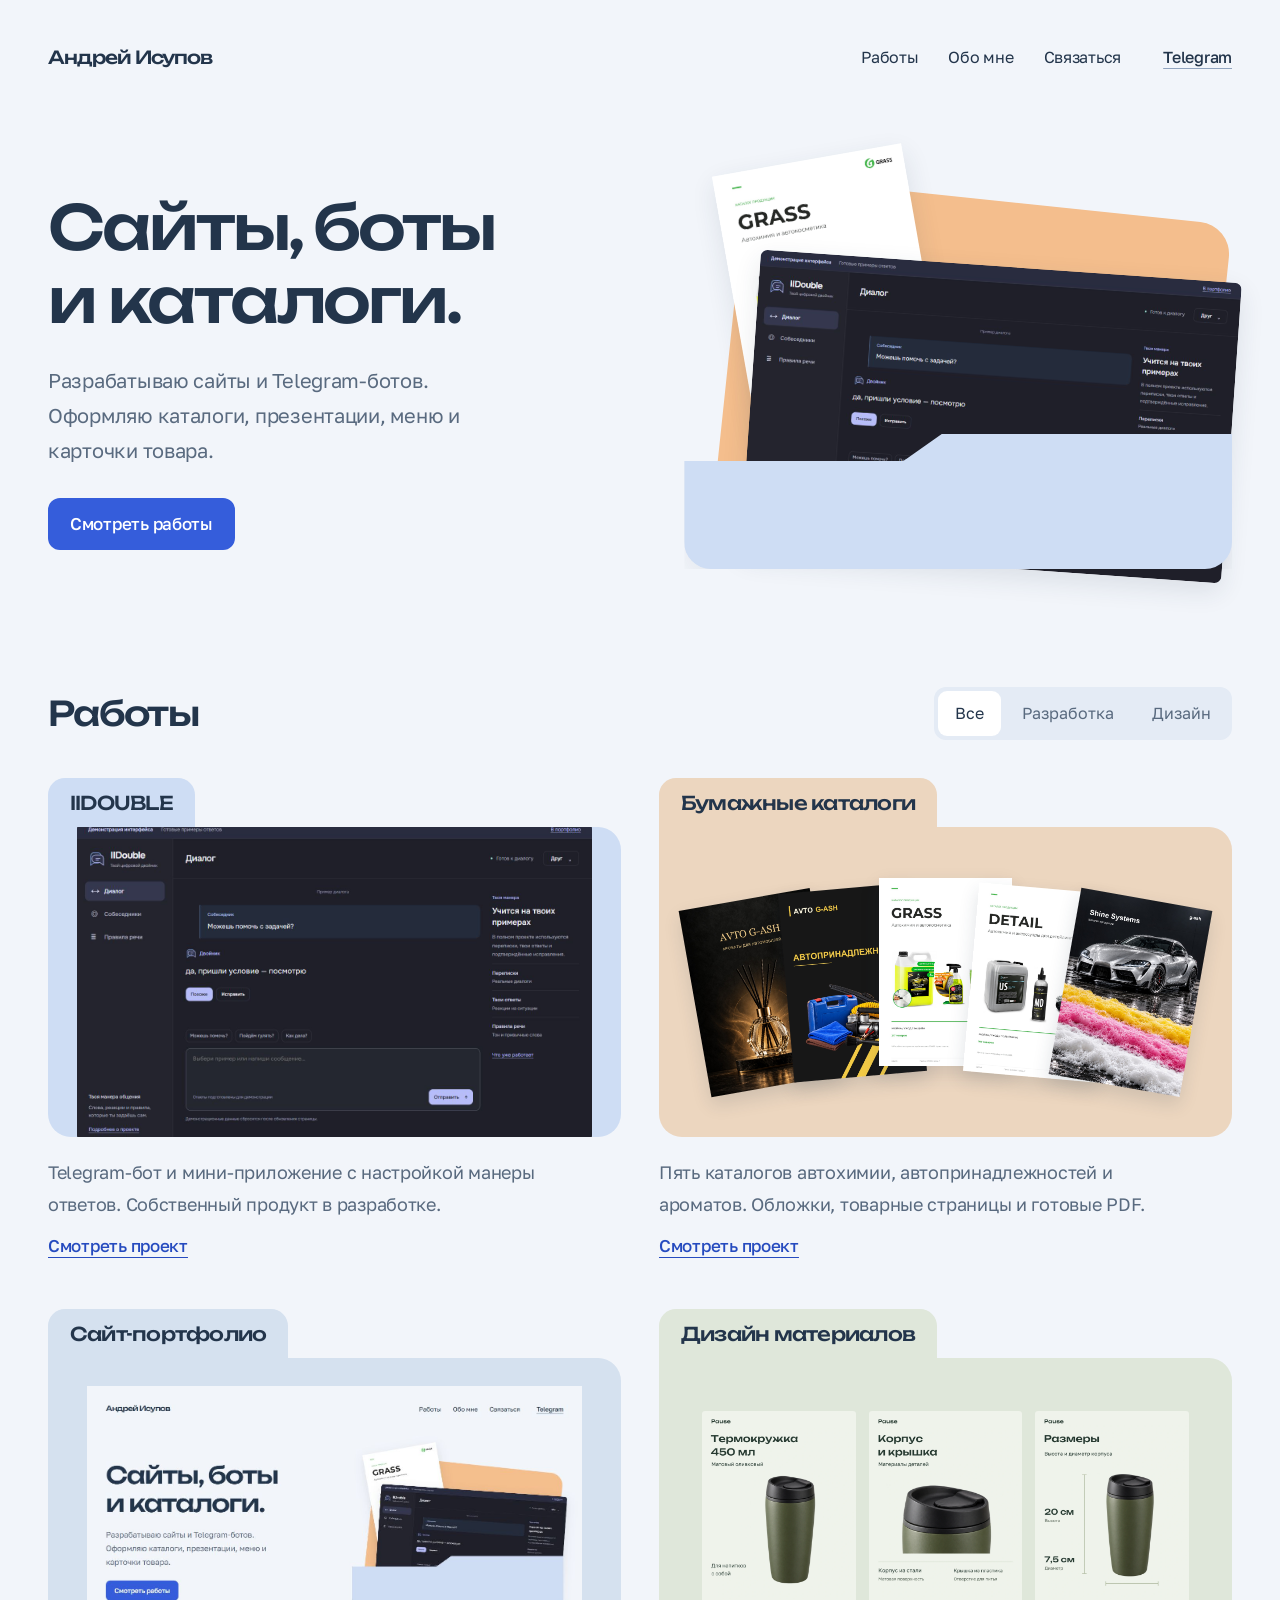
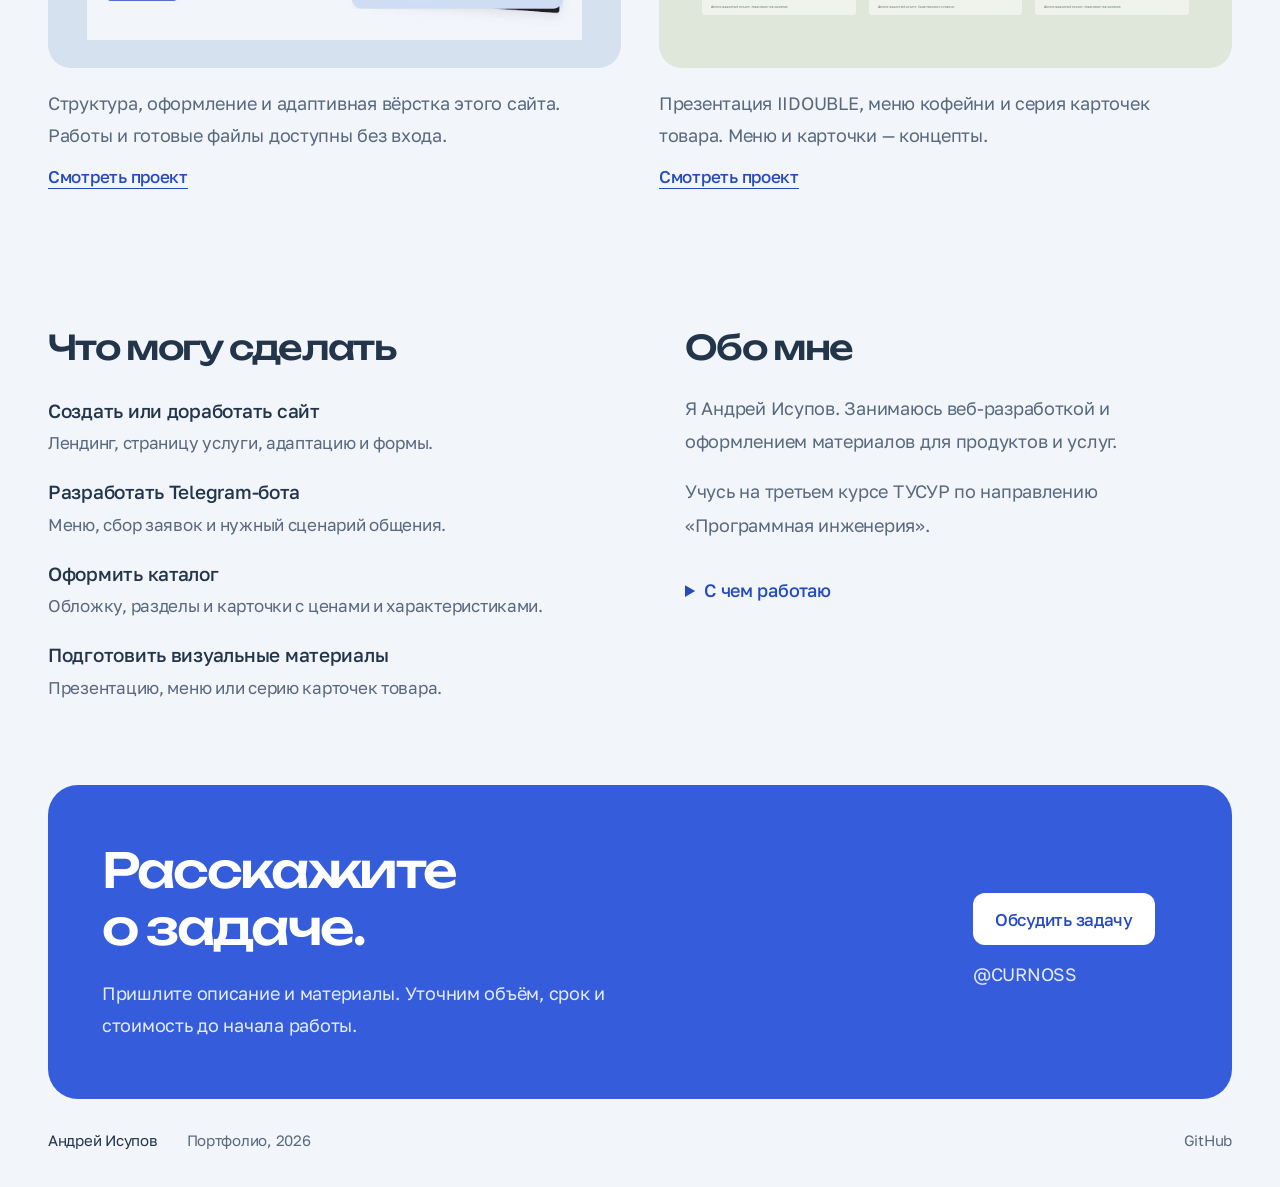
==== commit 9f70c0cd: "Redesign portfolio as a focused working folder" ====
--- a/index.html
+++ b/index.html
@@ -1,112 +1,55 @@
 <!doctype html>
 <html lang="ru">
 <head>
-  <meta charset="utf-8">
-  <meta name="viewport" content="width=device-width,initial-scale=1">
-  <meta name="description" content="Андрей Исупов — разработка сайтов и Telegram-ботов, оформление каталогов продукции. Проекты IIDOUBLE, GRASS, DETAIL и Shine Systems.">
-  <meta name="theme-color" content="#FAFAFC">
-  <meta property="og:title" content="Андрей Исупов — сайты, боты и каталоги">
-  <meta property="og:description" content="Реальные проекты, интерфейсы и готовые PDF. Посмотрите работы и напишите о своей задаче.">
-  <meta property="og:type" content="website">
-  <meta property="og:url" content="https://racrut0.github.io/">
-  <meta property="og:image" content="https://racrut0.github.io/assets/portfolio-share-v4.png">
-  <title>Андрей Исупов — сайты, боты и каталоги</title>
-  <link rel="canonical" href="https://racrut0.github.io/">
-  <link rel="icon" href="assets/favicon.svg?v=3" type="image/svg+xml">
-  <link rel="preload" href="assets/golos-text.ttf" as="font" type="font/ttf" crossorigin>
-  <link rel="stylesheet" href="style.css?v=8">
-  <link rel="stylesheet" href="expansion.css?v=2">
-  <script src="script.js?v=8" defer></script>
+  <meta charset="utf-8"><meta name="viewport" content="width=device-width,initial-scale=1">
+  <script>document.documentElement.classList.add('js')</script>
+  <meta name="description" content="Разработка сайтов и Telegram-ботов, бумажные каталоги, презентации, меню и карточки товара. Работы Андрея Исупова."><meta name="theme-color" content="#F2F5FA">
+  <meta property="og:title" content="Андрей Исупов — сайты, боты и дизайн материалов"><meta property="og:description" content="Разработка сайтов и Telegram-ботов, бумажные каталоги, презентации, меню и карточки товара. Работы Андрея Исупова."><meta property="og:type" content="website"><meta property="og:url" content="https://racrut0.github.io/"><meta property="og:image" content="https://racrut0.github.io/assets/reconcept/share.jpg">
+  <title>Андрей Исупов — сайты, боты и дизайн материалов</title><link rel="canonical" href="https://racrut0.github.io/">
+  <link rel="icon" href="./assets/favicon.svg?v=4" type="image/svg+xml">
+  <link rel="preload" href="./assets/unbounded.ttf" as="font" type="font/ttf" crossorigin>
+  <link rel="preload" href="./assets/golos-text.ttf" as="font" type="font/ttf" crossorigin>
+  <link rel="stylesheet" href="./style.css?v=20261108">
+  <script src="./script.js?v=20261108" defer></script>
 </head>
-<body>
-  <a class="skip-link" href="#work">Перейти к работам</a>
-  <header class="site-header shell">
-    <a class="wordmark" href="./" aria-label="Андрей Исупов — главная">Андрей Исупов<span>Разработка и оформление</span></a>
-    <nav class="main-nav" aria-label="Главное меню"><a href="#work">Проекты</a><a href="#services">Услуги</a><a href="#about">Обо мне</a></nav>
-    <a class="header-contact" href="https://t.me/CURNOSS" target="_blank" rel="noopener"><svg aria-hidden="true" viewBox="0 0 24 24"><path d="m21 4-3.4 16-5.3-4-2.8 2.7.6-4.7L18 7.7 7.9 13 3 11.4Z"/></svg><span>Написать</span></a>
-  </header>
-  <main>
-    <section class="hero shell" aria-labelledby="hero-title">
-      <div class="hero-copy">
-        <h1 id="hero-title">Сайты, боты<br>и каталоги<br>продукции.</h1>
-        <p class="hero-description">Создам сайт под вашу задачу, помогу с Telegram-ботом или оформлю каталог продукции.</p>
-        <div class="hero-actions"><a class="button button-primary" href="#work">Посмотреть работы</a><a class="inline-link" href="https://t.me/CURNOSS" target="_blank" rel="noopener">Обсудить задачу</a></div>
-      </div>
-      <div class="showcase" aria-label="Примеры работ">
-        <div class="showcase-tabs" role="tablist" aria-label="Выбрать пример работы">
-          <button id="tab-bot" type="button" role="tab" aria-selected="true" aria-controls="preview-bot" tabindex="0" data-preview="bot">Telegram-бот</button>
-          <button id="tab-catalogs" type="button" role="tab" aria-selected="false" aria-controls="preview-catalogs" tabindex="-1" data-preview="catalogs">Бумажные каталоги</button>
-          <button id="tab-websites" type="button" role="tab" aria-selected="false" aria-controls="preview-websites" tabindex="-1" data-preview="websites">Сайты</button>
-        </div>
-        <div class="preview-panel" id="preview-bot" role="tabpanel" aria-labelledby="tab-bot" tabindex="0">
-          <div class="bot-stage"><img class="bot-screen" src="assets/cases/iidouble-dialogue.png" alt="IIDOUBLE на компьютере: демонстрационный диалог" width="1268" height="712" fetchpriority="high"><img class="bot-phone" src="assets/cases/iidouble-mobile-dialogue.png" alt="IIDOUBLE на телефоне" width="390" height="844"></div>
-          <div class="preview-caption"><div><strong>IIDOUBLE</strong><span>Telegram-бот и Mini App</span></div><a href="#iidouble">О проекте</a></div>
-        </div>
-        <div class="preview-panel" id="preview-catalogs" role="tabpanel" aria-labelledby="tab-catalogs" tabindex="0" hidden>
-          <div class="paper-stage"><img src="assets/catalogs/grass-cover.jpg" alt="Каталог GRASS" width="983" height="1390" loading="lazy"><img src="assets/catalogs/detail-cover.jpg" alt="Каталог DETAIL" width="983" height="1390" loading="lazy"><img src="assets/catalogs/shine-systems-cover.jpg" alt="Каталог Shine Systems" width="983" height="1390" loading="lazy"></div>
-          <div class="preview-caption"><div><strong>Бумажные каталоги</strong><span>Автохимия, ароматы и автопринадлежности</span></div><a href="catalogs/">Смотреть PDF</a></div>
-        </div>
-        <div class="preview-panel" id="preview-websites" role="tabpanel" aria-labelledby="tab-websites" tabindex="0" hidden>
-          <div class="website-stage"><img class="website-screen" src="assets/cases/portfolio-desktop-v2.png" alt="Главная страница сайта-портфолио на компьютере" width="1268" height="712" loading="lazy"><img class="website-phone" src="assets/cases/portfolio-mobile-v2.png" alt="Сайт-портфолио на телефоне" width="390" height="844" loading="lazy"></div>
-          <div class="preview-caption"><div><strong>Сайт-портфолио</strong><span>Разработка, оформление и адаптация</span></div><a href="projects/portfolio/">Смотреть кейс</a></div>
-        </div>
-
-      </div>
-    </section>
-
-    <section class="work shell" id="work" aria-labelledby="work-title">
-      <div class="section-heading"><h2 id="work-title">Избранные работы</h2><p>Интерфейсы, готовые файлы<br>и примеры в действии.</p></div>
-      <article class="project project-bot" id="iidouble" aria-labelledby="iidouble-title">
-        <div class="project-copy">
-          <span class="project-kind">Собственный продукт · в разработке</span>
-          <h3 id="iidouble-title">IIDOUBLE</h3>
-          <p class="project-subtitle">ИИ-двойник в Telegram</p>
-          <p>Бот и Mini App, которые помогают настроить ответы под манеру общения владельца: через диалоги, правила речи и обратную связь.</p>
-          <dl class="project-details"><div><dt>Моя роль</dt><dd>Сценарии, интерфейс и разработка бота и Mini App. Адаптация под компьютер и телефон.</dd></div><div><dt>Что реализовано</dt><dd>Диалоги, профиль, импорт переписки, контекст собеседников и исправление ответов.</dd></div></dl>
-          <div class="project-actions"><a class="button button-primary" href="projects/iidouble/">Посмотреть кейс</a><a class="inline-link" href="iidouble-demo/">Открыть демо</a></div>
-          <p class="project-note">В публичной демонстрации — подготовленные ответы и вымышленные данные.</p>
-        </div>
-        <button class="project-visual bot-visual" type="button" data-case-open aria-haspopup="dialog" aria-controls="project-dialog" aria-label="Рассмотреть интерфейс IIDOUBLE"><img class="project-desktop" src="assets/cases/iidouble-dialogue.png" alt="Экран диалога IIDOUBLE на компьютере" width="1268" height="712" loading="lazy"><img class="project-phone" src="assets/cases/iidouble-mobile-dialogue.png" alt="Тестовый диалог в мобильной версии IIDOUBLE" width="390" height="844" loading="lazy"><span class="visual-action">Увеличить изображения</span></button>
-      </article>
-
-      <article class="project project-catalogs" id="paper-catalogs" aria-labelledby="catalogs-title">
-        <a class="project-visual catalog-visual catalog-collection-visual" href="catalogs/" aria-label="Открыть все пять бумажных каталогов"><img src="assets/catalogs/avto-aromas-cover.jpg" alt="Обложка каталога: Ароматы для автомобилей" width="983" height="1390" loading="lazy"><img src="assets/catalogs/avto-accessories-cover.jpg" alt="Обложка каталога: Автопринадлежности" width="983" height="1390" loading="lazy"><img src="assets/catalogs/grass-cover.jpg" alt="Обложка каталога: GRASS" width="983" height="1390" loading="lazy"><img src="assets/catalogs/detail-cover.jpg" alt="Обложка каталога: DETAIL" width="983" height="1390" loading="lazy"><img src="assets/catalogs/shine-systems-cover.jpg" alt="Обложка каталога: Shine Systems" width="983" height="1390" loading="lazy"><span class="visual-action">Посмотреть все каталоги</span></a>
-        <div class="project-copy"><span class="project-kind">Готовые PDF</span><h3 id="catalogs-title">Бумажные каталоги</h3><p class="project-subtitle">AVTO G-ASH, GRASS, DETAIL и Shine Systems</p><p>Пять каталогов: ароматы для автомобилей, автопринадлежности и автохимия. Обложки, разделы и товарные карточки с фотографиями, описаниями и ценами.</p><dl class="project-details"><div><dt>Задача</dt><dd>Привести ассортимент к единому виду и оформить понятные каталоги продукции.</dd></div><div><dt>Результат</dt><dd>Пять полных каталогов, дополнительные страницы и облегчённые PDF для быстрого просмотра.</dd></div></dl><a class="button button-primary" href="catalogs/">Открыть каталоги</a><div class="catalog-shortcuts" aria-label="Перейти к каталогу"><a href="catalogs/#avto-aromas">Ароматы</a><a href="catalogs/#avto-accessories">Автопринадлежности</a><a href="catalogs/#grass">GRASS</a><a href="catalogs/#detail">DETAIL</a><a href="catalogs/#shine-systems">Shine Systems</a></div></div>
-      </article>
-      <article class="project project-website" id="website" aria-labelledby="website-title">
-        <div class="project-copy"><span class="project-kind">Дизайн и разработка</span><h3 id="website-title">Сайт-портфолио</h3><p class="project-subtitle">От первого экрана до просмотра работ</p><p>Сайт, на котором вы сейчас находитесь. Собрал проекты, демонстрации и готовые файлы в понятную структуру.</p><dl class="project-details"><div><dt>Моя роль</dt><dd>Структура, визуальное оформление, вёрстка и интерактивные элементы.</dd></div><div><dt>Результат</dt><dd>Адаптивный сайт с кейсами, галереями и контактом для обсуждения задачи.</dd></div></dl><div class="project-actions"><a class="button button-primary" href="projects/portfolio/">Разобрать кейс</a><a class="inline-link" href="https://github.com/racrut0/racrut0.github.io" target="_blank" rel="noopener">Код сайта</a></div></div>
-        <a class="project-visual website-visual" href="projects/portfolio/" aria-label="Смотреть кейс сайта-портфолио"><img class="website-screen" src="assets/cases/portfolio-desktop-v2.png" alt="Десктопная версия портфолио" width="1268" height="712" loading="lazy"><img class="website-phone" src="assets/cases/portfolio-mobile-v2.png" alt="Адаптация портфолио для телефона" width="390" height="844" loading="lazy"><span class="visual-action">Структура, дизайн и разработка</span></a>
-      </article>
-      <article class="project project-design" id="design" aria-labelledby="design-title">
-        <a class="project-visual design-visual" href="design/" aria-label="Открыть презентацию, меню и карточки товара"><img class="design-preview-menu" src="assets/design/pauza-menu.webp" alt="Концепт меню кофейни Пауза" width="1191" height="1684" loading="lazy"><img class="design-preview-card" src="assets/design/product-card-1.webp" alt="Концепт карточки термокружки" width="1080" height="1440" loading="lazy"><img class="design-preview-slide" src="assets/design/iidouble-slide-1.webp" alt="Титульный слайд презентации IIDOUBLE" width="1920" height="1080" loading="lazy"><span class="visual-action">Рассмотреть работы</span></a>
-        <div class="project-copy"><span class="project-kind">Примеры оформления</span><h3 id="design-title">Презентации,<br>меню и карточки</h3><p class="project-subtitle">Одна задача — свой визуальный язык</p><p>Презентация IIDOUBLE на шесть слайдов, одностраничное меню кофейни и серия из трёх карточек товара.</p><dl class="project-details"><div><dt>Что показано</dt><dd>Работа с типографикой, структурой информации, изображением товара и единством серии.</dd></div><div><dt>Готовые материалы</dt><dd>Превью, PDF и редактируемая презентация. Меню и карточки обозначены как концепты.</dd></div></dl><a class="button button-primary" href="design/">Смотреть примеры</a><div class="catalog-shortcuts"><a href="design/#presentation">Презентация</a><a href="design/#menu">Меню</a><a href="design/#cards">Карточки</a></div></div>
-      </article>
-
-    </section>
-
-    <section class="services shell" id="services" aria-labelledby="services-title">
-      <div class="section-heading"><h2 id="services-title">Чем могу помочь</h2><p>Выберите задачу.<br>Состав работы согласуем до начала.</p></div>
-      <div class="service-list">
-        <div class="service-offer"><div class="service-top"><h3>Создание сайтов</h3><svg class="service-illustration" viewBox="0 0 96 96" aria-hidden="true"><rect class="illustration-fill" x="10" y="15" width="74" height="59" rx="7"/><rect x="17" y="22" width="70" height="56" rx="6"/><path d="M17 35h70M25 28h2m5 0h2m5 0h2"/><rect class="illustration-accent" x="26" y="43" width="24" height="24" rx="3"/><path d="M59 45h17M59 53h17M59 61h11"/></svg></div><p>Сайты-визитки, лендинги и страницы услуг: структура, оформление и адаптация под телефон.</p><div class="service-delivery"><span>Результат</span><strong>Готовый сайт и файлы проекта.</strong></div><a class="service-start" href="#contact" data-topic-link="website">Обсудить сайт</a></div>
-        <div class="service-offer"><div class="service-top"><h3>Доработка сайтов</h3><svg class="service-illustration" viewBox="0 0 96 96" aria-hidden="true"><rect class="illustration-fill" x="10" y="15" width="74" height="59" rx="7"/><rect x="17" y="22" width="70" height="56" rx="6"/><path d="M17 35h70M25 28h2m5 0h2m5 0h2"/><rect class="illustration-accent" x="26" y="43" width="24" height="24" rx="3"/><path d="M59 45h17M59 53h17M59 61h11"/><path class="illustration-paper" d="m59 74 23-23a4 4 0 0 1 6 0l3 3a4 4 0 0 1 0 6L68 83l-12 3Z"/><path class="illustration-accent" d="m56 86 3-12 9 9Z"/><path d="m78 55 9 9M59 74l9 9"/></svg></div><p>Обновление блоков, адаптация экранов, формы и небольшие интерактивные элементы.</p><div class="service-delivery"><span>Результат</span><strong>Согласованные правки с проверкой результата.</strong></div><a class="service-start" href="#contact" data-topic-link="updates">Обсудить доработку</a></div>
-        <div class="service-offer"><div class="service-top"><h3>Telegram-бот</h3><svg class="service-illustration" viewBox="0 0 96 96" aria-hidden="true"><path class="illustration-fill" d="M12 17h64a7 7 0 0 1 7 7v34a7 7 0 0 1-7 7H34L18 78V65h-6a7 7 0 0 1-7-7V24a7 7 0 0 1 7-7Z"/><path class="illustration-paper" d="M25 13h54a7 7 0 0 1 7 7v31a7 7 0 0 1-7 7H59L46 69V58H25a7 7 0 0 1-7-7V20a7 7 0 0 1 7-7Z"/><path d="M33 27h36M33 37h28M33 47h18"/><circle class="illustration-accent" cx="75" cy="72" r="10"/><path d="m71 72 3 3 5-6"/></svg></div><p>Меню, вопросы и ответы, сбор заявок и другой простой сценарий для вашей задачи.</p><div class="service-delivery"><span>Результат</span><strong>Работающий сценарий, код и пояснение по запуску.</strong></div><a class="service-start" href="#contact" data-topic-link="bot">Обсудить бота</a></div>
-        <div class="service-offer"><div class="service-top"><h3>Бумажные каталоги</h3><svg class="service-illustration" viewBox="0 0 96 96" aria-hidden="true"><rect class="illustration-fill" x="12" y="17" width="48" height="62" rx="4"/><rect class="illustration-paper" x="31" y="10" width="49" height="66" rx="4"/><path d="M42 23h27M42 29h19"/><rect class="illustration-accent" x="42" y="39" width="11" height="15" rx="2"/><rect class="illustration-accent" x="60" y="39" width="11" height="15" rx="2"/><path d="M42 61h11m7 0h11M42 66h8m10 0h8"/></svg></div><p>Обложка, разделы и товарные карточки с фотографиями, описаниями, характеристиками и ценами.</p><div class="service-delivery"><span>Результат</span><strong>Полный PDF и изображения для просмотра.</strong></div><a class="service-start" href="#contact" data-topic-link="catalog">Обсудить каталог</a></div>
-        <div class="service-offer"><div class="service-top"><h3>Презентации</h3><svg class="service-illustration" viewBox="0 0 96 96" aria-hidden="true"><rect class="illustration-fill" x="11" y="20" width="69" height="48" rx="5"/><rect class="illustration-paper" x="19" y="12" width="68" height="48" rx="5"/><path d="M29 26h42M29 35h30M29 44h19M51 60v19M37 80h28"/></svg></div><p>Оформление презентаций о компании, продукте или проекте: структура слайдов и единый стиль.</p><div class="service-delivery"><span>Результат</span><strong>Редактируемая презентация и PDF для отправки.</strong></div><a class="service-start" href="#contact" data-topic-link="presentation">Обсудить презентацию</a></div>
-        <div class="service-offer"><div class="service-top"><h3>Меню и карточки товаров</h3><svg class="service-illustration" viewBox="0 0 96 96" aria-hidden="true"><rect class="illustration-fill" x="11" y="20" width="48" height="63" rx="4"/><rect class="illustration-paper" x="20" y="12" width="48" height="62" rx="4"/><path d="M29 25h29M29 34h22M29 44h29M29 54h18M29 63h29"/><rect class="illustration-paper" x="56" y="41" width="30" height="42" rx="4"/><rect class="illustration-accent" x="63" y="49" width="16" height="17" rx="3"/><path d="M63 73h16"/></svg></div><p>Одностраничные меню и серии товарных изображений с акцентом на продукт и понятную информацию.</p><div class="service-delivery"><span>Результат</span><strong>Согласованные макеты в PDF, PNG или JPG.</strong></div><a class="service-start" href="#contact" data-topic-link="design">Обсудить оформление</a></div>
-
-      </div>
-    </section>
-
-    <section class="about shell" id="about" aria-labelledby="about-title">
-      <div class="about-copy"><h2 id="about-title">Андрей Исупов</h2><p class="about-lead">Занимаюсь веб-разработкой<br>и оформлением товарных материалов.</p><p>Учусь на третьем курсе ТУСУР по направлению «Программная инженерия».</p><h3 class="skills-heading">С чем работаю</h3><dl class="skill-groups"><div><dt>Веб-интерфейсы</dt><dd>HTML, CSS, JavaScript, React</dd></div><div><dt>Сервер и данные</dt><dd>PHP, Symfony, Python, FastAPI, MySQL</dd></div><div><dt>Файлы и инструменты</dt><dd>PDF, презентации, Git</dd></div></dl></div>
-      <div class="workflow"><h3>Как будем работать</h3><ol><li><strong>Разберём задачу</strong><p>Посмотрю материалы, макет или пример. Уточню, что должно получиться.</p></li><li><strong>Согласуем условия</strong><p>Объём работы, стоимость, срок и порядок правок — до начала.</p></li><li><strong>Проверим результат</strong><p>Покажу готовую работу, внесу согласованные правки и передам файлы.</p></li></ol><div class="handoff-note"><h4>После завершения</h4><p>Передам согласованные файлы и ссылки. Объясню, как открыть результат и где находятся материалы проекта.</p></div></div>
-    </section>
-
-    <section class="contact" id="contact" aria-labelledby="contact-title"><div class="shell contact-layout"><div class="contact-copy"><h2 id="contact-title">Обсудим<br>вашу задачу.</h2><p>Выберите направление, чтобы увидеть, какие материалы пригодятся для начала.</p><div class="contact-topics" role="group" aria-label="Какую задачу хотите обсудить"><button type="button" data-contact-topic="website" aria-pressed="true">Создание сайта</button><button type="button" data-contact-topic="updates" aria-pressed="false">Доработка сайта</button><button type="button" data-contact-topic="bot" aria-pressed="false">Telegram-бот</button><button type="button" data-contact-topic="catalog" aria-pressed="false">Каталог</button><button type="button" data-contact-topic="presentation" aria-pressed="false">Презентация</button><button type="button" data-contact-topic="design" aria-pressed="false">Меню и карточки</button></div><p class="contact-reassurance">Нет готового задания? Можно начать с пары предложений и примера — детали уточним в переписке.</p></div><div class="contact-preparation"><div class="preparation-content" aria-live="polite" aria-atomic="true"><h3 id="preparation-title">Для сайта пригодятся</h3><ul id="preparation-list"><li>Что нужно рассказать о проекте или услуге.</li><li>Тексты, фотографии и примеры сайтов, которые нравятся.</li><li>Какие страницы нужны и к какому сроку.</li></ul></div><a class="contact-card" href="https://t.me/CURNOSS" target="_blank" rel="noopener"><svg aria-hidden="true" viewBox="0 0 24 24"><path d="m21 4-3.4 16-5.3-4-2.8 2.7.6-4.7L18 7.7 7.9 13 3 11.4Z"/></svg><span>Написать в Telegram</span><strong>@CURNOSS</strong></a></div></div></section>
-  </main>
-  <footer class="site-footer shell"><span>Андрей Исупов</span><span>Портфолио, 2026</span><a href="https://github.com/racrut0" target="_blank" rel="noopener">GitHub</a></footer>
-
-  <dialog class="project-dialog" id="project-dialog" aria-labelledby="dialog-title"><div class="dialog-header"><div><span>Личный проект</span><h2 id="dialog-title">IIDOUBLE</h2></div><button class="dialog-close" type="button" aria-label="Закрыть проект"><svg viewBox="0 0 24 24" aria-hidden="true"><path d="m6 6 12 12M18 6 6 18"/></svg></button></div><div class="dialog-body"><p class="dialog-intro">Telegram-бот и Mini App с диалогами, профилем владельца и настройкой манеры ответов.</p><div class="interface-gallery"><figure><a href="assets/cases/iidouble-dialogue.png" target="_blank" rel="noopener"><img src="assets/cases/iidouble-dialogue.png" alt="Полный интерфейс IIDOUBLE на компьютере" width="1268" height="712" loading="lazy"></a><figcaption>На компьютере</figcaption></figure><figure><a href="assets/cases/iidouble-mobile-dialogue.png" target="_blank" rel="noopener"><img src="assets/cases/iidouble-mobile-dialogue.png" alt="Мобильный интерфейс IIDOUBLE с тестовым диалогом" width="390" height="844" loading="lazy"></a><figcaption>На телефоне</figcaption></figure></div><p class="project-note">Изображения открываются в полном размере. Для скриншотов использованы тестовые данные.</p><div class="dialog-details"><div><h3>Что можно делать</h3><p>Общаться с ботом, заполнять профиль, задавать правила речи, импортировать переписку с предпросмотром и давать обратную связь на ответы.</p></div><div><h3>Разработка</h3><p>Python, FastAPI, SQLite, HTML, CSS, JavaScript и Telegram Bot API. Личный проект находится в развитии.</p></div></div><a class="button button-primary" href="https://github.com/racrut0/IIDOUBLE-TG/tree/IIDouble%2F%D0%B8%D0%B7%D0%BC%D0%B5%D0%BD%D0%B5%D0%BD%D0%B8%D0%B5" target="_blank" rel="noopener">Открыть код проекта</a></div></dialog>
-  <noscript><p class="shell noscript-note">Все работы и контакты доступны на странице. Для переключения примеров, открытия галереи и выбора подсказок включите JavaScript.</p></noscript>
-</body>
-</html>
+<body class="home-page">
+<a class="skip-link" href="#main">Перейти к содержимому</a>
+<header class="site-header shell">
+  <a class="wordmark" href="./" aria-label="Андрей Исупов — главная">Андрей Исупов</a>
+  <nav class="main-nav" aria-label="Главное меню"><a href="./#work">Работы</a><a href="./#about">Обо мне</a><a href="./#contact">Связаться</a></nav>
+  <a class="header-contact" href="https://t.me/CURNOSS" target="_blank" rel="noopener">Telegram</a>
+</header>
+<main id="main">
+<section class="hero shell" aria-labelledby="hero-title">
+  <div class="hero-copy"><h1 id="hero-title">Сайты, боты<br>и каталоги.</h1><p>Разрабатываю сайты и Telegram-ботов. Оформляю каталоги, презентации, меню и карточки товара.</p><a class="button button-primary" href="#work">Смотреть работы</a></div>
+  <div class="hero-folder" aria-label="Примеры цифровых и печатных работ"><img class="hero-sheet hero-sheet-paper" src="assets/catalogs/grass-cover.jpg" alt="Обложка каталога GRASS" width="983" height="1390"><img class="hero-sheet hero-sheet-screen" src="assets/reconcept/iidouble-dialogue.jpg" alt="Диалог в IIDOUBLE" width="1280" height="800"><span class="folder-pocket" aria-hidden="true"></span></div>
+</section>
+<section class="works shell" id="work" aria-labelledby="work-title">
+  <div class="section-heading"><h2 id="work-title">Работы</h2><div class="work-filters" role="group" aria-label="Направление работы"><button type="button" data-filter="all" aria-pressed="true">Все</button><button type="button" data-filter="development" aria-pressed="false">Разработка</button><button type="button" data-filter="design" aria-pressed="false">Дизайн</button></div></div>
+  <div class="work-grid">
+<article class="work-item work-bot" id="iidouble" data-work-kind="development" aria-labelledby="iidouble-title">
+  <div class="work-folder"><h3 class="project-tab" id="iidouble-title"><a href="projects/iidouble/">IIDOUBLE</a></h3><a class="work-visual" href="projects/iidouble/" aria-label="Смотреть проект: IIDOUBLE"><img class="interface-preview" src="assets/reconcept/iidouble-dialogue.jpg" alt="Интерфейс диалога IIDOUBLE без рамки устройства" width="1280" height="800" loading="lazy"></a></div>
+  <p>Telegram-бот и мини-приложение с настройкой манеры ответов. Собственный продукт в разработке.</p><a class="text-link project-link" href="projects/iidouble/">Смотреть проект</a>
+</article><article class="work-item work-catalogs" id="paper-catalogs" data-work-kind="design" aria-labelledby="paper-catalogs-title">
+  <div class="work-folder"><h3 class="project-tab" id="paper-catalogs-title"><a href="catalogs/">Бумажные каталоги</a></h3><a class="work-visual" href="catalogs/" aria-label="Смотреть проект: Бумажные каталоги"><div class="catalog-fan"><img src="assets/catalogs/avto-aromas-cover.jpg" alt="Каталог ароматов AVTO G-ASH" width="983" height="1390" loading="lazy"><img src="assets/catalogs/avto-accessories-cover.jpg" alt="Каталог автопринадлежностей AVTO G-ASH" width="983" height="1390" loading="lazy"><img src="assets/catalogs/grass-cover.jpg" alt="Каталог GRASS" width="983" height="1390" loading="lazy"><img src="assets/catalogs/detail-cover.jpg" alt="Каталог DETAIL" width="983" height="1390" loading="lazy"><img src="assets/catalogs/shine-systems-cover.jpg" alt="Каталог Shine Systems" width="983" height="1390" loading="lazy"></div></a></div>
+  <p>Пять каталогов автохимии, автопринадлежностей и ароматов. Обложки, товарные страницы и готовые PDF.</p><a class="text-link project-link" href="catalogs/">Смотреть проект</a>
+</article><article class="work-item work-website" id="website" data-work-kind="development" aria-labelledby="website-title">
+  <div class="work-folder"><h3 class="project-tab" id="website-title"><a href="projects/portfolio/">Сайт-портфолио</a></h3><a class="work-visual" href="projects/portfolio/" aria-label="Смотреть проект: Сайт-портфолио"><picture class="site-preview"><img src="assets/reconcept/portfolio-desktop-final.jpg" alt="Сайт-портфолио: чистый первый экран" width="1265" height="649" loading="lazy"></picture></a></div>
+  <p>Структура, оформление и адаптивная вёрстка этого сайта. Работы и готовые файлы доступны без входа.</p><a class="text-link project-link" href="projects/portfolio/">Смотреть проект</a>
+</article><article class="work-item work-design" id="design" data-work-kind="design" aria-labelledby="design-title">
+  <div class="work-folder"><h3 class="project-tab" id="design-title"><a href="design/">Дизайн материалов</a></h3><a class="work-visual" href="design/" aria-label="Смотреть проект: Дизайн материалов"><div class="product-fan"><img src="assets/reconcept/product-card-1.webp" alt="Карточка термокружки: объём и цвет" width="1080" height="1440" loading="lazy"><img src="assets/reconcept/product-card-2.webp" alt="Карточка термокружки: материалы" width="1080" height="1440" loading="lazy"><img src="assets/reconcept/product-card-3.webp" alt="Карточка термокружки: размеры" width="1080" height="1440" loading="lazy"></div></a></div>
+  <p>Презентация IIDOUBLE, меню кофейни и серия карточек товара. Меню и карточки — концепты.</p><a class="text-link project-link" href="design/">Смотреть проект</a>
+</article>
+  </div><p class="filter-status sr-only" aria-live="polite" id="filter-status">Показаны все 4 проекта.</p>
+</section>
+<section class="about-section shell" id="about" aria-labelledby="about-title">
+  <div class="service-overview" id="services"><h2>Что могу сделать</h2><ul><li><strong>Создать или доработать сайт</strong><span>Лендинг, страницу услуги, адаптацию и формы.</span></li><li><strong>Разработать Telegram-бота</strong><span>Меню, сбор заявок и нужный сценарий общения.</span></li><li><strong>Оформить каталог</strong><span>Обложку, разделы и карточки с ценами и характеристиками.</span></li><li><strong>Подготовить визуальные материалы</strong><span>Презентацию, меню или серию карточек товара.</span></li></ul></div>
+  <div class="about-copy"><h2 id="about-title">Обо мне</h2><p>Я Андрей Исупов. Занимаюсь веб-разработкой и оформлением материалов для продуктов и услуг.</p><p>Учусь на третьем курсе ТУСУР по направлению «Программная инженерия».</p><details class="toolbox"><summary>С чем работаю</summary><dl><div><dt>Интерфейсы</dt><dd>HTML, CSS, JavaScript, React</dd></div><div><dt>Сервер и данные</dt><dd>PHP, Symfony, Python, FastAPI, MySQL</dd></div><div><dt>Материалы</dt><dd>PDF, презентации, Git</dd></div></dl></details></div>
+</section>
+</main>
+<section class="contact shell contact-home" id="contact" aria-labelledby="contact-title">
+  <div><h2 id="contact-title">Расскажите<br>о задаче.</h2><p>Пришлите описание и материалы. Уточним объём, срок и стоимость до начала работы.</p></div>
+  <div class="contact-action"><a class="button button-light" href="https://t.me/CURNOSS" target="_blank" rel="noopener">Обсудить задачу</a><span>@CURNOSS</span></div>
+</section>
+<footer class="site-footer shell"><span>Андрей Исупов</span><span>Портфолио, 2026</span><a href="https://github.com/racrut0" target="_blank" rel="noopener">GitHub</a></footer>
+</body></html>
--- a/style.css
+++ b/style.css
@@ -1,71 +1,185 @@
-@font-face{font-family:'Golos Text';src:url('assets/golos-text.ttf') format('truetype');font-weight:400 900;font-display:swap}:root{--paper:#fafafc;--ink:#302b3d;--accent:#655086;--accent-dark:#4c3a68;--lavender:#e5deef;--muted:#6d6878;--white:#fff;--line:#dfdbe6;--max:1216px}*{box-sizing:border-box}html{scroll-behavior:smooth;scroll-padding-top:28px}body{margin:0;background:var(--paper);color:var(--ink);font:18px/1.7 'Golos Text','Segoe UI',sans-serif;letter-spacing:-.015em}body.dialog-open{overflow:hidden}button,input,select{font:inherit}button,a{-webkit-tap-highlight-color:transparent}button{color:inherit;cursor:pointer}a{color:inherit;text-decoration:none}button:disabled{cursor:not-allowed}a:focus-visible,button:focus-visible,[tabindex]:focus-visible{outline:3px solid var(--accent);outline-offset:5px}img{display:block;max-width:100%;height:auto}svg{display:block}button{border:0}h1,h2,h3,p,figure{margin:0}h1,h2,h3{font-weight:600;line-height:1.12;letter-spacing:-.045em}section[id],article[id]{scroll-margin-top:28px}[hidden]{display:none!important}.shell{width:calc(100% - 96px);max-width:var(--max);margin-inline:auto}.skip-link{position:fixed;left:16px;top:-80px;z-index:30;background:white;padding:12px 20px;border:1px solid var(--line);border-radius:8px}.skip-link:focus{top:12px}.site-header{height:112px;display:flex;align-items:center;justify-content:space-between;gap:30px}.wordmark{font-size:21px;font-weight:600;letter-spacing:-.04em;line-height:1.25}.wordmark span{display:block;font-weight:400;font-size:14px;letter-spacing:0;color:var(--muted);margin-top:5px}.main-nav{display:flex;gap:31px;margin-left:auto;font-size:16px}.main-nav a:hover,.inline-link:hover,.site-footer a:hover{color:var(--accent)}.header-contact{display:inline-flex;align-items:center;gap:9px;font-size:16px;font-weight:500;min-height:43px;padding:8px 15px;background:var(--white);border:1px solid var(--line);border-radius:8px}.header-contact svg{width:19px;height:19px;fill:var(--accent)}.header-contact:hover{border-color:var(--accent)}.hero{display:grid;grid-template-columns:.86fr 1fr;gap:60px;align-items:center;padding-top:40px;padding-bottom:94px}.hero h1{font-size:clamp(49px,4.8vw,65px);line-height:1.06;letter-spacing:-.055em}.hero-description{font-size:18px;line-height:1.8;color:var(--muted);max-width:390px;margin-top:27px}.hero-actions{display:flex;align-items:center;gap:26px;flex-wrap:wrap;margin-top:30px}.button{display:inline-flex;align-items:center;justify-content:center;min-height:49px;padding:12px 21px;border-radius:8px;font-size:16px;line-height:1.5;font-weight:500;text-align:center;border:1px solid transparent;white-space:normal}.button-primary{background:var(--accent);color:var(--white)}.button-primary:hover{background:var(--accent-dark)}.button-secondary{background:transparent;border-color:#c9c0d6;color:var(--ink)}.button-secondary:hover{background:#f1edf6;border-color:var(--accent)}.inline-link{font-size:16px;font-weight:500;text-underline-offset:5px;text-decoration:underline;text-decoration-color:#cbc3d6}.showcase{min-width:0;padding-top:4px}.showcase-tabs{display:flex;gap:6px;margin-bottom:14px;padding:0 3px}.showcase-tabs button{padding:8px 13px;border-radius:7px;background:transparent;color:var(--muted);font-size:16px;line-height:1.5;white-space:nowrap}.showcase-tabs button[aria-selected=true]{background:var(--ink);color:white}.showcase-tabs button:hover:not([aria-selected=true]){background:#eeeaf4;color:var(--ink)}.preview-panel{border-radius:17px;overflow:hidden;background:var(--white);border:1px solid var(--line)}.bot-stage{height:354px;background:#ded8e9;position:relative;overflow:hidden}.bot-screen{position:absolute;width:92%;left:4%;top:39px;border-radius:7px;box-shadow:0 16px 35px #2f244b26}.bot-phone{position:absolute;width:23%;max-width:125px;right:6%;bottom:-11px;border:4px solid #34313f;border-radius:15px;box-shadow:0 10px 20px #2f244b36}.preview-caption{flex-wrap:wrap;min-height:96px;padding:17px 22px;display:flex;align-items:center;justify-content:space-between;gap:14px}.preview-caption strong{display:block;font-size:16px;font-weight:500}.preview-caption span{display:block;font-size:14px;color:var(--muted);margin-top:3px}.preview-caption a{flex-shrink:0;font-size:14px;text-decoration:underline;text-underline-offset:4px;text-decoration-color:#bcb3c9}.paper-stage{height:354px;padding:40px 23px 42px;display:flex;align-items:center;justify-content:center;background:#e8e8e1;overflow:hidden}.paper-stage img{width:34%;max-height:267px;object-fit:contain;box-shadow:0 10px 25px #29332326;transform:rotate(-8deg)}.paper-stage img:nth-child(2){transform:rotate(0);margin-left:-10px;z-index:1;margin-top:12px}.paper-stage img:nth-child(3){transform:rotate(8deg);margin-left:-10px;z-index:2;margin-top:24px}.work{padding-top:44px;border-top:1px solid var(--line)}.section-heading{display:flex;justify-content:space-between;align-items:flex-end;gap:35px;margin-bottom:48px}.section-heading h2{font-size:39px}.section-heading>p{font-size:16px;color:var(--muted);line-height:1.8;text-align:right}.project{display:grid;gap:56px;align-items:center;padding-bottom:65px;margin-bottom:65px;border-bottom:1px solid var(--line)}.project-bot{grid-template-columns:.78fr 1.15fr}.project-copy{min-width:0}.project-kind{display:block;color:var(--muted);font-size:14px;margin-bottom:16px}.project-copy h3{font-size:37px;line-height:1.12}.project-subtitle{font-size:18px;line-height:1.5;color:var(--accent);margin-top:10px!important}.project-copy>p:not(.project-subtitle):not(.project-note){font-size:18px;color:var(--muted);line-height:1.85;margin-top:20px;max-width:475px}.project-details{font-size:16px;margin:25px 0 27px;line-height:1.8}.project-details>div{margin-top:15px}.project-details dt{font-weight:500;margin-bottom:3px}.project-details dd{margin:0;color:var(--muted)}.project-actions{display:flex;gap:22px;align-items:center;flex-wrap:wrap}.project-note{font-size:14px;color:var(--muted);line-height:1.8;margin-top:17px}.project-visual{position:relative;min-width:0;width:100%;border-radius:15px;display:block;overflow:hidden}.bot-visual{background:#e4dfed;min-height:470px;padding:0;text-align:left;align-self:stretch}.project-desktop{position:absolute;width:91%;top:54px;left:4.5%;border-radius:7px;box-shadow:0 16px 35px #29203822}.project-phone{position:absolute;width:24%;max-width:155px;right:6%;bottom:25px;border:4px solid #34313f;border-radius:17px;box-shadow:0 10px 25px #29203830}.visual-action{position:absolute;left:23px;bottom:21px;font-size:14px;background:#ffffffed;border:1px solid #fff;border-radius:5px;padding:6px 10px;color:var(--ink)}.project-visual:hover .visual-action{background:var(--ink);border-color:var(--ink);color:white}.project-catalogs{grid-template-columns:1.15fr .78fr}.catalog-visual{min-height:450px;display:flex;justify-content:center;align-items:center;gap:0;background:#e9e9e2;padding:35px 28px}.catalog-visual img{width:34%;max-height:330px;object-fit:contain;box-shadow:0 9px 25px #3b403026;transform:rotate(-8deg)}.catalog-visual img:nth-child(2){transform:rotate(0);margin-left:-12px;margin-top:12px;z-index:1}.catalog-visual img:nth-child(3){transform:rotate(8deg);margin-left:-12px;margin-top:24px;z-index:2}.catalog-visual .visual-action{z-index:3}.catalog-shortcuts{display:flex;gap:18px;flex-wrap:wrap;font-size:14px;margin-top:18px;color:var(--muted)}.catalog-shortcuts a{text-decoration:underline;text-decoration-color:#c8c2d2;text-underline-offset:4px}.services{padding-top:54px;padding-bottom:64px;border-top:1px solid var(--line)}.service-list{display:grid;grid-template-columns:repeat(2,1fr);column-gap:72px;row-gap:29px}.service-list>div{padding-top:20px;border-top:1px solid var(--line)}.service-list h3{font-size:21px;letter-spacing:-.03em}.service-list p{font-size:16px;line-height:1.9;color:var(--muted);max-width:455px;margin-top:12px}.about{padding-top:58px;padding-bottom:76px;display:grid;grid-template-columns:1fr .9fr;gap:120px;border-top:1px solid var(--line)}.about h2{font-size:39px}.about-lead{font-size:20px;line-height:1.55;margin-top:23px;letter-spacing:-.025em}.about-copy>p:not(.about-lead){font-size:16px;color:var(--muted);line-height:1.9;margin-top:21px;max-width:460px}.about-copy .technical-note{font-size:18px!important;max-width:460px!important}.workflow{padding-top:5px}.workflow h3{font-size:23px}.workflow ol{padding-left:19px;margin:26px 0 0}.workflow li{padding-left:13px;margin-bottom:24px}.workflow li::marker{color:var(--accent);font-size:16px}.workflow strong{font-size:16px;font-weight:500}.workflow p{font-size:16px;line-height:1.85;color:var(--muted);margin-top:6px;max-width:340px}.contact{background:#e8e1f0;padding:65px 0 68px}.contact-layout{display:flex;align-items:center;justify-content:space-between;gap:65px}.contact h2{font-size:54px;line-height:1.08}.contact p{font-size:16px;line-height:1.9;color:#655b73;margin-top:23px}.contact-card{position:relative;display:flex;flex-direction:column;justify-content:center;padding:28px 35px 29px 85px;min-width:324px;min-height:142px;border:1px solid #cdc1dc;border-radius:12px;background:#f8f5fc}.contact-card svg{position:absolute;left:29px;top:49px;width:30px;height:30px;fill:var(--accent)}.contact-card>span{font-size:16px;color:var(--muted)}.contact-card strong{font-size:26px;font-weight:500;margin-top:4px;letter-spacing:-.04em}.contact-card:hover{border-color:var(--accent);background:white}.site-footer{display:flex;gap:25px;justify-content:space-between;align-items:center;padding-block:29px;font-size:14px;color:var(--muted)}.site-footer>span:first-child{color:var(--ink);font-weight:500}.site-footer a{margin-left:auto}.project-dialog{width:min(1100px,calc(100% - 36px));max-height:91dvh;padding:0;color:var(--ink);border:1px solid var(--line);border-radius:16px;background:var(--paper)}.project-dialog::backdrop{background:#2b243bb3;backdrop-filter:blur(5px)}.dialog-header{position:sticky;top:0;z-index:1;display:flex;justify-content:space-between;align-items:center;padding:22px 30px 19px;background:var(--paper);border-bottom:1px solid var(--line)}.dialog-header span{font-size:14px;color:var(--muted)}.dialog-header h2{font-size:28px;margin-top:5px}.dialog-close{width:38px;height:38px;flex-shrink:0;border:1px solid var(--line);border-radius:50%;background:white;display:grid;place-items:center}.dialog-close svg{width:18px;height:18px;fill:none;stroke:currentColor;stroke-width:1.5}.dialog-body{padding:25px 30px 30px}.dialog-intro{font-size:18px;max-width:690px;line-height:1.85;color:var(--muted)}.interface-gallery{display:grid;grid-template-columns:minmax(0,1fr) 185px;gap:23px;align-items:center;padding:24px;margin-top:25px;background:#e6e1ed;border-radius:12px}.interface-gallery figure{min-width:0}.interface-gallery img{border-radius:7px;box-shadow:0 7px 20px #2b243b1a;width:100%;height:auto}.interface-gallery figcaption{font-size:14px;margin-top:11px;color:var(--muted)}.dialog-details{display:grid;grid-template-columns:1fr 1fr;gap:45px;margin-top:29px;margin-bottom:27px}.dialog-details h3{font-size:19px}.dialog-details p{font-size:16px;line-height:1.9;color:var(--muted);margin-top:11px}.noscript-note{font-size:16px;padding-block:20px}
+@font-face{font-family:Unbounded;src:url('assets/unbounded.ttf') format('truetype');font-weight:200 900;font-display:swap}
+@font-face{font-family:'Golos Text';src:url('assets/golos-text.ttf') format('truetype');font-weight:400 900;font-display:swap}
+:root{--mist:#f2f5fa;--ink:#23354b;--muted:#596a7f;--cobalt:#355ddb;--cobalt-dark:#264bbf;--folder:#ceddf4;--apricot:#f4be8d;--white:#fff;--line:#c9d4e2;--max:1240px;--display:Unbounded,'Golos Text',sans-serif;--body:'Golos Text','Segoe UI',sans-serif}
+*{box-sizing:border-box}
+html{scroll-padding-top:24px}
+body{margin:0;background:var(--mist);color:var(--ink);font:400 18px/1.7 var(--body);letter-spacing:-.015em}
+button,input,textarea,select{font:inherit}
+button,a{-webkit-tap-highlight-color:transparent;touch-action:manipulation}
+button{cursor:pointer;color:inherit}
+button:disabled{cursor:default}
+a{color:inherit;text-decoration:none}
+img{display:block;max-width:100%;height:auto}
+svg{display:block}
+h1,h2,h3,p,figure{margin:0}
+h1,h2,h3{font-family:var(--display);font-weight:500;letter-spacing:-.05em;line-height:1.2}
+ul,ol{padding-left:1.25em}
+[hidden]{display:none!important}
+a:focus-visible,button:focus-visible,summary:focus-visible,[tabindex]:focus-visible{outline:3px solid var(--cobalt);outline-offset:5px}
+.shell{width:calc(100% - 96px);max-width:var(--max);margin-inline:auto}
+.sr-only{position:absolute;width:1px;height:1px;overflow:hidden;clip:rect(0,0,0,0);white-space:nowrap}
+.skip-link{position:fixed;top:-80px;left:20px;padding:12px 18px;background:white;z-index:10;border-radius:8px}
+.skip-link:focus{top:14px}
+.site-header{display:flex;align-items:center;gap:42px;min-height:116px}
+.wordmark{font-family:var(--display);font-size:18px;line-height:1.3;letter-spacing:-.055em;font-weight:500;white-space:nowrap}
+.main-nav{display:flex;align-items:center;gap:30px;margin-left:auto;font-size:16px}
+.main-nav a,.header-contact{padding-block:10px}
+.main-nav a:hover,.text-link:hover,.site-footer a:hover{color:var(--cobalt-dark)}
+.header-contact{font-size:16px;font-weight:500;text-decoration:underline;text-underline-offset:5px;text-decoration-color:#91a4bf}
+.button{display:inline-flex;align-items:center;justify-content:center;min-height:52px;padding:13px 22px;border:0;border-radius:12px;font-size:17px;line-height:1.5;font-weight:500;text-align:center}
+.button-primary{background:var(--cobalt);color:white}
+.button-primary:hover{background:var(--cobalt-dark)}
+.button-light{background:white;color:var(--cobalt-dark)}
+.button-light:hover{background:#e9efff}
+.text-link{display:inline-block;color:var(--cobalt-dark);font-size:17px;font-weight:500;text-decoration:underline;text-decoration-thickness:1px;text-underline-offset:5px}
+.hero{display:grid;grid-template-columns:1fr .95fr;gap:60px;align-items:center;padding-top:56px;padding-bottom:88px}
+.hero h1{font-size:clamp(42px,4.8vw,64px);line-height:1.18}
+.hero-copy>p{font-size:20px;line-height:1.75;max-width:455px;margin-top:27px;color:var(--muted)}
+.hero .button{margin-top:30px}
+.hero-folder{position:relative;min-width:0;height:382px;isolation:isolate;margin-top:15px}
+.hero-folder::before{content:'';position:absolute;inset:12px 3% 15px 8%;background:var(--apricot);border-radius:30px 32px 26px 26px;transform:rotate(6deg);z-index:-1}
+.hero-sheet{position:absolute;box-shadow:0 9px 26px #23354b1c}
+.hero-sheet-paper{width:35%;left:9%;top:-29px;transform:rotate(-10deg)}
+.hero-sheet-screen{width:88%;right:0;top:79px;transform:rotate(4deg);border-radius:7px}
+.folder-pocket{position:absolute;inset:auto 0 0 0;height:135px;background:var(--folder);border-radius:0 0 27px 27px;clip-path:polygon(0 20%,40% 20%,47% 0,100% 0,100% 100%,0 100%);box-shadow:0 12px 18px #23354b0d}
+.works{padding-top:30px;padding-bottom:80px}
+.section-heading{display:flex;justify-content:space-between;align-items:center;gap:32px;margin-bottom:38px}
+.section-heading h2,.about-section h2{font-size:34px}
+.work-filters{display:flex;flex-wrap:wrap;gap:4px;background:#e4ebf5;padding:4px;border-radius:12px}
+.work-filters button{border:0;background:transparent;border-radius:9px;min-height:44px;padding:9px 17px;font-size:16px;color:var(--muted)}
+.work-filters button[aria-pressed=true]{background:white;color:var(--ink)}
+.work-filters button:hover{color:var(--cobalt-dark)}
+.work-grid{display:grid;grid-template-columns:repeat(2,minmax(0,1fr));gap:48px 38px}
+.work-item{min-width:0;--work-paper:var(--folder)}
+.work-item>p{font-size:18px;line-height:1.75;max-width:540px;margin-top:20px;color:var(--muted)}
+.project-link{margin-top:12px}
+.work-folder{padding-top:0}
+.project-tab{position:relative;display:inline-flex;align-items:center;max-width:94%;min-height:49px;padding:11px 22px 9px;background:var(--work-paper);border-radius:17px 17px 0 0;font-size:19px;letter-spacing:-.04em;z-index:1}
+.project-tab>a{overflow-wrap:anywhere}
+.work-visual{display:flex;align-items:center;justify-content:center;position:relative;height:310px;overflow:hidden;background:var(--work-paper);border-radius:0 23px 23px 23px}
+.work-visual:hover .interface-preview{transform:translateY(-3px)}
+.interface-preview{width:90%;height:auto;border-radius:8px;transition:transform .2s ease}
+.work-bot{--work-paper:#ceddf4}
+.work-catalogs{--work-paper:#ecd6bf}
+.catalog-fan{display:flex;align-items:center;justify-content:center;width:100%;padding:20px 30px}
+.catalog-fan img{position:relative;width:26%;flex:0 0 26%;max-height:230px;object-fit:contain;margin-left:-8%;box-shadow:0 8px 18px #23354b25}
+.catalog-fan img:first-child{margin-left:0;transform:translateY(10px) rotate(-10deg)}
+.catalog-fan img:nth-child(2){transform:rotate(-5deg);z-index:1}
+.catalog-fan img:nth-child(3){transform:translateY(-10px);z-index:2}
+.catalog-fan img:nth-child(4){transform:rotate(5deg);z-index:3}
+.catalog-fan img:nth-child(5){transform:translateY(10px) rotate(10deg);z-index:4}
+.work-website{--work-paper:#d5e1ef}
+.site-preview{display:block;width:90%;height:82%;overflow:hidden;border-radius:8px;background:transparent}
+.site-preview img{width:100%;height:100%;object-fit:contain;object-position:center}
+.work-design{--work-paper:#dfe7da}
+.product-fan{display:flex;align-items:center;justify-content:center;gap:13px;width:100%;padding:22px}
+.product-fan img{width:29%;height:auto;max-height:265px;object-fit:contain;border-radius:3px}
+.about-section{display:grid;grid-template-columns:1fr 1fr;gap:90px;padding:55px 0 82px}
+.service-overview ul{list-style:none;padding:0;margin:30px 0 0}
+.service-overview li+li{margin-top:21px}
+.service-overview strong{display:block;font-size:19px;line-height:1.4;font-weight:500}
+.service-overview span{display:block;font-size:17px;line-height:1.7;color:var(--muted);margin-top:5px;max-width:500px}
+.about-copy>p{font-size:18px;line-height:1.85;color:var(--muted);margin-top:24px;max-width:520px}
+.about-copy>p+p{margin-top:17px}
+.toolbox{margin-top:26px}
+.toolbox>summary{font-size:18px;font-weight:500;color:var(--cobalt-dark);cursor:pointer;padding-block:7px}
+.toolbox dl{margin:18px 0 0}
+.toolbox dl>div{margin-top:15px}
+.toolbox dt{font-size:15px;color:var(--muted)}
+.toolbox dd{font-size:17px;line-height:1.7;margin:5px 0 0}
+.contact{display:grid;grid-template-columns:1fr auto;align-items:center;gap:55px;padding:48px 54px;background:var(--cobalt);color:white;border-radius:30px}
+.contact h2{font-size:36px}
+.contact p{font-size:18px;line-height:1.8;max-width:580px;color:#e4ebff;margin-top:20px}
+.contact-home{padding-block:57px}
+.contact-home h2{font-size:48px}
+.contact-action{display:flex;flex-direction:column;align-items:flex-start;gap:14px;min-width:205px}
+.contact-action>span{font-size:18px;color:#e4ebff}
+.site-footer{display:flex;gap:30px;align-items:center;justify-content:space-between;padding-top:29px;padding-bottom:34px;font-size:15px;color:var(--muted)}
+.site-footer>span:first-child{color:var(--ink)}
+.site-footer>a{margin-left:auto}
 
-/* Catalogs use the same navigation and type as the portfolio. */
-.catalog-page{max-width:1100px}.catalog-intro{padding-top:29px;padding-bottom:44px}.back-link{display:inline-block;margin-bottom:27px;font-size:16px;color:var(--muted);text-decoration:underline;text-underline-offset:4px}.catalog-intro h1{font-size:clamp(40px,5vw,60px);line-height:1.08;max-width:800px}.catalog-lead{font-size:18px;color:var(--muted);line-height:1.85;max-width:640px;margin-top:24px}.catalog-brief{display:grid;grid-template-columns:1fr 1fr;gap:50px;margin:31px 0 28px;padding:24px 0;border-block:1px solid var(--line);font-size:16px;line-height:1.85}.catalog-brief dt{font-weight:500;margin-bottom:7px}.catalog-brief dd{margin:0;color:var(--muted)}.catalog-jumps{display:flex;gap:10px;flex-wrap:wrap}.catalog-jumps a{display:flex;align-items:center;gap:22px;border:1px solid var(--line);border-radius:7px;padding:10px 15px;font-size:16px;background:white}.catalog-jumps span{color:var(--muted);font-size:14px}.catalog-jumps a:hover{border-color:var(--accent)}.catalog-entry{border-top:1px solid var(--line);padding:37px 0 48px}.catalog-entry-heading{display:flex;align-items:center;justify-content:space-between;gap:25px;margin-bottom:26px}.catalog-entry-heading h2{font-size:39px}.catalog-entry-heading p{font-size:16px;color:var(--muted);margin-top:10px}.pdf-actions{display:flex;flex-direction:column;align-items:flex-end;gap:5px;flex-shrink:0}.pdf-actions>span{color:var(--muted);font-size:14px}.pdf-actions .button{min-height:44px;font-size:16px}.catalog-spread{display:grid;grid-template-columns:1fr 1fr;gap:25px;background:#e8e7eb;padding:30px;border-radius:13px}.catalog-spread figure{min-width:0}.catalog-spread img{width:100%;height:auto;box-shadow:0 6px 20px #302b3d16}.catalog-spread figcaption{font-size:14px;color:var(--muted);margin-top:12px}.archive-note{font-size:14px;color:var(--muted);max-width:650px;line-height:1.85}.catalog-contact{display:flex;align-items:center;justify-content:space-between;gap:30px;padding:40px 0 60px}.catalog-contact h2{font-size:30px}.catalog-contact p{font-size:16px;color:var(--muted);margin-top:12px;line-height:1.85}
+/* A shared project frame carries the identity without repeating home content. */
+.case-page{padding-top:24px;padding-bottom:65px}
+.back-link{display:inline-block;color:var(--muted);font-size:16px;text-decoration:underline;text-underline-offset:5px;margin-bottom:32px}
+.case-intro{max-width:1000px;margin-bottom:40px}
+.case-intro h1{font-size:clamp(36px,4.7vw,61px);line-height:1.15;overflow-wrap:break-word}
+.case-status{font-size:16px;color:var(--muted);margin-bottom:16px}
+.case-lead{font-size:21px;color:var(--muted);line-height:1.75;max-width:820px;margin-top:24px}
+.case-actions{display:flex;gap:27px;align-items:center;flex-wrap:wrap;margin-top:28px}
+.case-facts{display:grid;grid-template-columns:repeat(3,minmax(0,1fr));gap:40px;margin:42px 0 0}
+.case-facts dt,.material-facts dt,.catalog-facts dt{font-size:17px;font-weight:500;margin-bottom:10px}
+.case-facts dd,.material-facts dd,.catalog-facts dd{font-size:18px;line-height:1.85;margin:0;color:var(--muted)}
+.gallery{min-width:0}
+.gallery>figure{min-width:0}
+.gallery img{display:block;width:100%;height:auto}
+.gallery figcaption,.website-view figcaption,.product-series figcaption,.video-grid figcaption{font-size:16px;line-height:1.65;color:var(--muted);margin-top:15px}
+.gallery-controls{display:none;align-items:center;justify-content:space-between;gap:20px;margin-top:20px}
+.gallery.is-ready>.gallery-controls{display:flex}
+.gallery-controls button,.view-buttons button{min-height:44px;font-size:16px;font-weight:500;line-height:1.5;border:1px solid #a9b9cf;border-radius:10px;padding:8px 18px;background:transparent;color:var(--ink)}
+.gallery-controls button:hover,.view-buttons button:hover{background:white;border-color:var(--cobalt)}
+.gallery-controls>span{font-size:15px;color:var(--muted);text-align:center}
+.screen-gallery{padding:28px;background:var(--folder);border-radius:22px}
+.screen-gallery img{border-radius:8px}
+.screen-gallery figcaption{color:#3c5473}
+.case-note{max-width:840px;margin-top:42px}
+.case-note h2,.case-two-columns h2{font-size:25px;line-height:1.3}
+.case-note p,.case-two-columns p{font-size:18px;line-height:1.85;color:var(--muted);margin-top:17px}
+.case-details{margin-top:24px;background:#e6edf7;border-radius:14px}
+.case-details>summary{font-size:19px;font-weight:500;padding:20px 24px;cursor:pointer}
+.detail-copy{padding:0 24px 23px;max-width:950px;color:var(--muted);font-size:18px;line-height:1.85}
+.detail-copy ul{margin:0 0 18px}
+.detail-copy li+li{margin-top:10px}
+.video-grid{display:grid;grid-template-columns:1fr 1fr;gap:28px;padding:0 24px 25px}
+.video-grid figure{min-width:0}
+.video-grid video{display:block;width:100%;aspect-ratio:16/9;background:#1e1f28;border-radius:10px}
+.related-link{margin-top:30px}
+.view-buttons{display:flex;gap:10px;margin-bottom:23px}
+.view-buttons button[aria-pressed=true]{background:var(--ink);color:white;border-color:var(--ink)}
+.website-view{padding:27px;background:var(--folder);border-radius:22px}
+.website-view img{width:100%;height:auto;border-radius:7px}
+.website-view-mobile{max-width:440px;margin-inline:auto;padding:18px}
+.website-view-mobile img{width:100%;height:auto;max-height:none}
+.case-two-columns{display:grid;grid-template-columns:1fr 1fr;gap:70px;margin-top:44px}
+.folder-nav{display:flex;align-items:stretch;flex-wrap:wrap;gap:7px;margin:0 0 30px;padding-top:5px;scroll-margin-top:25px}
+.folder-nav a{display:flex;align-items:center;justify-content:center;padding:13px 19px;font-size:17px;line-height:1.4;background:#e1e9f4;border-radius:13px 13px 4px 4px}
+.folder-nav a[aria-current=page]{background:var(--cobalt);color:white}
+.folder-nav a:hover:not([aria-current=page]){background:#d3dff0}
+.js [data-switch-panel]:not(.is-active){display:none}
+.material-panel,.catalog-panel{scroll-margin-top:25px}
+.material-heading{display:flex;justify-content:space-between;align-items:flex-start;gap:45px;margin:38px 0 30px}
+.material-heading>div:first-child{min-width:0;max-width:800px}
+.material-heading h2,.catalog-copy h2{font-size:32px;line-height:1.3}
+.material-heading p,.catalog-copy>p{font-size:18px;line-height:1.85;color:var(--muted);margin-top:20px}
+.material-heading>.button{flex-shrink:0}
+.download-actions{display:flex;align-items:flex-start;flex-direction:column;gap:18px;flex-shrink:0}
+.product-series{display:grid;grid-template-columns:repeat(3,minmax(0,1fr));gap:24px}
+.product-series figure{min-width:0}
+.product-series img{border-radius:10px;width:100%;height:auto}
+.product-series.gallery.is-ready>.gallery-controls{display:none;grid-column:1/-1}
+@media(max-width:650px){.product-series.gallery.is-ready>.gallery-controls{display:flex;width:100%;max-width:460px;margin:0 auto}.js .product-series:not(.is-ready)>figure:not(:first-child){display:none}}
+.concept-note{font-size:16px;line-height:1.8;color:var(--muted);max-width:900px;margin-top:25px}
+.material-facts{display:grid;grid-template-columns:1.3fr 1fr;gap:60px;margin:34px 0 0}
+.menu-layout{display:grid;grid-template-columns:minmax(0,1.1fr) 1fr;gap:70px;align-items:center;background:#e8e8df;border-radius:22px;padding:35px}
+.menu-layout img{width:100%;height:auto;box-shadow:0 9px 26px #23354b1c}
+.menu-layout h3{font-size:23px}
+.menu-layout p{font-size:18px;line-height:1.85;color:var(--muted);margin-top:17px}
+.menu-layout h3:not(:first-child){margin-top:30px}
+.presentation-gallery img{border-radius:12px}
+.catalog-panel{display:grid;grid-template-columns:.83fr 1fr;gap:70px;align-items:start;padding-top:10px}
+.catalog-copy{padding-top:19px;min-width:0}
+.catalog-facts{margin:26px 0 0}
+.catalog-facts>div+div{margin-top:23px}
+.catalog-facts dt{margin-bottom:6px}
+.catalog-downloads{display:flex;flex-direction:column;align-items:flex-start;gap:17px;margin-top:30px}
+.catalog-downloads>.button+span{font-size:15px;color:var(--muted);margin-top:-10px}
+.paper-gallery{max-width:570px;padding:25px;background:#e1e9f4;border-radius:22px;width:100%;justify-self:end}
+.paper-gallery figure>a{display:flex;justify-content:center;background:#dce4ee}
+.paper-gallery img{width:auto;max-width:100%;max-height:630px;object-fit:contain}
+.archive-note{margin-top:35px}
 
-@media(min-width:1450px){.hero{gap:82px;padding-top:51px}.bot-stage,.paper-stage{height:375px}.bot-screen{top:43px}}
-@media(max-width:1100px){.shell{width:calc(100% - 64px)}.hero{gap:35px;grid-template-columns:.9fr 1fr}.hero h1{font-size:52px}.hero-description{font-size:18px}.hero-actions{gap:21px}.hero-actions .inline-link{font-size:16px}.hero .button{padding-inline:17px}.bot-stage,.paper-stage{height:315px}.bot-screen{top:48px}.preview-caption{padding-inline:17px}.preview-caption span{font-size:14px}.paper-stage{padding-inline:20px}.project{gap:36px}.project-copy h3{font-size:32px}.bot-visual{min-height:470px}.project-desktop{top:82px}.project-phone{width:27%;right:6%;bottom:43px}.catalog-visual{min-height:440px;padding-inline:23px}.service-list{column-gap:50px}.about{gap:65px}.contact h2{font-size:48px}.showcase-tabs button{font-size:14px;padding-inline:10px}}
-@media(max-width:850px) and (min-width:701px){.main-nav{gap:18px}.hero{gap:28px;grid-template-columns:.9fr 1fr}.hero h1{font-size:44px}.hero-actions{gap:16px}.hero .button{font-size:14px;padding-inline:13px;min-height:44px}.hero-actions .inline-link{font-size:14px}.bot-stage,.paper-stage{height:280px}.bot-screen{top:60px}.bot-phone{width:26%;bottom:5px}.preview-caption{padding:13px;min-height:77px;align-items:flex-start;flex-direction:column;gap:6px}.preview-caption strong{font-size:16px}.preview-caption span{font-size:14px}.showcase-tabs{gap:2px;padding:0}.showcase-tabs button{font-size:14px;padding-inline:8px}.project{gap:28px}.project-bot,.project-catalogs{grid-template-columns:1fr 1fr}.project-copy h3{font-size:29px}.project-copy>p:not(.project-subtitle):not(.project-note){font-size:16px}.project-subtitle{font-size:18px}.project-details{font-size:14px}.project-desktop{top:100px}.project-phone{width:30%;bottom:66px}.bot-visual{min-height:480px}.catalog-visual{min-height:440px;padding-inline:15px}.section-heading h2,.about h2{font-size:34px}.service-list{column-gap:35px}.about{gap:45px}.about-lead{font-size:18px}.contact-layout{gap:35px}.contact-card{min-width:280px;padding-left:70px}.contact-card svg{left:23px}.contact h2{font-size:42px}.contact p{font-size:16px}.contact-card strong{font-size:24px}.contact-card>span{font-size:14px}}
-@media(max-width:700px){.shell{width:calc(100% - 40px)}.site-header{height:91px;gap:15px}.wordmark{font-size:19px}.wordmark span{font-size:14px}.main-nav{display:none}.header-contact{padding:8px 11px;font-size:16px;min-height:40px;gap:7px}.header-contact svg{width:17px;height:17px}.hero{grid-template-columns:1fr;gap:38px;padding-top:25px;padding-bottom:55px}.hero h1{font-size:clamp(45px,10.7vw,63px);line-height:1.05}.hero-description{font-size:18px;max-width:400px;margin-top:23px}.hero-actions{gap:24px;margin-top:26px}.hero-actions .inline-link{font-size:16px}.hero .button{font-size:16px;padding-inline:19px}.showcase{max-width:520px;width:100%;margin-inline:auto;padding-top:0}.showcase-tabs{gap:4px;margin-bottom:11px}.showcase-tabs button{font-size:14px;padding:8px 11px}.bot-stage,.paper-stage{height:315px}.bot-screen{top:42px}.bot-phone{width:25%;max-width:120px;bottom:2px}.preview-caption{padding:15px 17px;min-height:78px}.preview-caption span{font-size:14px}.preview-caption strong{font-size:16px}.preview-caption a{font-size:14px}.paper-stage img{max-height:245px}.work{padding-top:31px}.section-heading{display:block;margin-bottom:31px}.section-heading h2{font-size:32px}.section-heading>p{margin-top:14px;text-align:left;font-size:14px}.section-heading>p br{display:none}.project{grid-template-columns:1fr;gap:26px;padding-bottom:38px;margin-bottom:38px}.project-copy h3{font-size:32px}.project-kind{font-size:14px;margin-bottom:13px}.project-subtitle{font-size:18px}.project-copy>p:not(.project-subtitle):not(.project-note){font-size:16px;margin-top:18px;max-width:none}.project-details{font-size:16px;margin-top:21px;margin-bottom:24px}.project-details>div{margin-top:13px}.project-actions{gap:22px}.project-note{font-size:14px;margin-top:15px}.project .button{font-size:16px}.bot-visual{min-height:330px;aspect-ratio:1.15;align-self:auto;max-height:460px}.project-desktop{top:35px}.project-phone{width:27%;max-width:145px;right:6%;bottom:18px}.visual-action{font-size:14px;left:17px;bottom:18px;padding:6px 8px}.project-catalogs .project-copy{grid-row:1}.catalog-visual{min-height:330px;padding:35px 21px;aspect-ratio:1.15;max-height:460px}.catalog-visual img{max-height:290px}.catalog-shortcuts{font-size:14px;margin-top:17px}.services{padding-top:35px;padding-bottom:40px}.service-list{grid-template-columns:1fr;gap:23px}.service-list>div{padding-top:19px}.service-list h3{font-size:20px}.service-list p{font-size:16px;margin-top:9px;max-width:520px}.about{grid-template-columns:1fr;gap:36px;padding-top:37px;padding-bottom:41px}.about h2{font-size:33px}.about-lead{font-size:20px;margin-top:19px}.about-copy>p:not(.about-lead){font-size:16px;margin-top:18px}.about-copy .technical-note{font-size:18px!important;max-width:none!important}.workflow{padding-top:0}.workflow h3{font-size:24px}.workflow ol{margin-top:23px}.workflow li{margin-bottom:20px}.workflow li:last-child{margin-bottom:0}.workflow p{max-width:500px}.contact{padding:42px 0}.contact-layout{display:block}.contact h2{font-size:43px}.contact p{font-size:16px;max-width:390px;margin-top:20px}.contact p br{display:none}.contact-card{margin-top:27px;min-height:126px;min-width:0;max-width:420px;padding-left:78px}.contact-card svg{left:26px;top:43px}.contact-card strong{font-size:26px}.site-footer{flex-wrap:wrap;font-size:14px;padding-block:24px;gap:12px}.site-footer>span:nth-child(2){order:3;width:100%}.project-dialog{width:calc(100% - 24px);max-height:93dvh;border-radius:12px}.dialog-header{padding:16px 19px}.dialog-header h2{font-size:25px}.dialog-header span{font-size:14px}.dialog-close{width:34px;height:34px}.dialog-body{padding:20px 19px 24px}.dialog-intro{font-size:16px}.interface-gallery{grid-template-columns:1fr;padding:14px;gap:25px;margin-top:21px}.interface-gallery figure:nth-child(2){width:210px;max-width:100%;margin-inline:auto}.interface-gallery figcaption{font-size:14px}.dialog-details{grid-template-columns:1fr;gap:23px;margin-top:25px}.dialog-details h3{font-size:19px}.dialog-details p{font-size:16px;margin-top:10px}.dialog-body>.button{font-size:16px}.catalog-intro{padding-top:17px;padding-bottom:31px}.back-link{font-size:14px;margin-bottom:24px}.catalog-intro h1{font-size:37px}.catalog-lead{font-size:18px;margin-top:22px}.catalog-brief{grid-template-columns:1fr;gap:20px;font-size:16px;margin:25px 0 23px;padding:21px 0}.catalog-jumps{gap:8px}.catalog-jumps a{gap:16px;padding:9px 12px;font-size:14px}.catalog-jumps span{font-size:14px}.catalog-entry{padding:29px 0 35px}.catalog-entry-heading{flex-direction:column;align-items:flex-start;gap:18px;margin-bottom:22px}.catalog-entry-heading h2{font-size:33px}.catalog-entry-heading p{font-size:14px;margin-top:9px}.pdf-actions{align-items:flex-start;gap:6px}.pdf-actions .button{min-height:43px;font-size:14px}.pdf-actions>span{font-size:14px}.catalog-spread{grid-template-columns:1fr;padding:16px;gap:25px}.catalog-spread figcaption{font-size:14px;margin-top:10px}.archive-note{font-size:14px}.catalog-contact{flex-direction:column;align-items:flex-start;gap:21px;padding:32px 0 42px}.catalog-contact h2{font-size:27px}.catalog-contact p{font-size:16px}.catalog-contact .button{font-size:16px}}
-@media(max-width:360px){.shell{width:calc(100% - 32px)}.wordmark{font-size:17px}.wordmark span{font-size:14px}.header-contact{font-size:14px;padding-inline:9px}.header-contact svg{width:15px;height:15px}.hero h1{font-size:44px}.hero-actions{gap:18px}.hero .button{padding-inline:15px;font-size:14px}.hero-actions .inline-link{font-size:14px}.showcase-tabs{gap:2px}.showcase-tabs button{font-size:14px;padding-inline:9px}.bot-stage,.paper-stage{height:278px}.bot-screen{top:41px}.preview-caption{padding:13px;gap:9px}.preview-caption strong{font-size:14px}.preview-caption span{font-size:14px}.preview-caption a{font-size:14px}.bot-visual,.catalog-visual{min-height:285px}.project-desktop{top:39px}.project-phone{bottom:13px}.catalog-intro h1{font-size:34px}.contact h2{font-size:40px}}
-@media(prefers-reduced-motion:reduce){html{scroll-behavior:auto}*,*::before,*::after{animation:none!important;transition:none!important}}.pdf-links{display:flex;gap:12px;flex-wrap:wrap;justify-content:flex-end}.pdf-links .button{font-size:16px}.catalog-cover-link{font-size:16px;text-decoration:underline;text-underline-offset:4px;color:var(--accent);padding:8px 0}.catalog-entry-heading>div:first-child{min-width:0}
-@media(max-width:900px){.catalog-entry-heading{flex-direction:column;align-items:flex-start}.pdf-actions{align-items:flex-start}.pdf-links{justify-content:flex-start}}
-@media(max-width:850px){}
-@media(max-width:700px){.pdf-links{justify-content:flex-start}.catalog-entry-heading{gap:22px}.preview-caption{min-height:96px}}
-@media(max-width:360px){.catalog-entry-heading h2{font-size:26px;overflow-wrap:anywhere}.header-contact{font-size:14px}.hero-actions{gap:17px}.preview-caption{min-height:110px}}
-
-.catalog-visual.catalog-collection-visual{display:flex;align-items:center;justify-content:center;gap:0;padding:35px 28px 65px;min-height:450px;max-height:none;aspect-ratio:auto}
-.catalog-visual.catalog-collection-visual img{flex:0 0 28%;width:28%;height:auto;max-width:none;max-height:330px;object-fit:contain;margin:0 0 0 -10.5%;position:relative;box-shadow:0 12px 28px #302b3d29}
-.catalog-visual.catalog-collection-visual img:nth-child(1){margin-left:0;transform:translateY(16px) rotate(-10deg);z-index:1}
-.catalog-visual.catalog-collection-visual img:nth-child(2){transform:rotate(-5deg);z-index:2}
-.catalog-visual.catalog-collection-visual img:nth-child(3){transform:translateY(-12px);z-index:3}
-.catalog-visual.catalog-collection-visual img:nth-child(4){transform:rotate(5deg);z-index:4}
-.catalog-visual.catalog-collection-visual img:nth-child(5){transform:translateY(16px) rotate(10deg);z-index:5}
-.catalog-collection-visual .visual-action{z-index:6}
-.project-catalogs{margin-bottom:0;border-bottom:0}
-@media(max-width:900px){.project-catalogs{grid-template-columns:1fr}.project-catalogs .project-copy{grid-row:1}.catalog-visual.catalog-collection-visual{min-height:420px}}
-@media(max-width:700px){.catalog-visual.catalog-collection-visual{padding:24px 20px 55px;min-height:300px}.catalog-collection-visual .visual-action{bottom:15px;left:18px}}
-@media(max-width:360px){.catalog-visual.catalog-collection-visual{padding:24px 16px 55px;min-height:280px}}
-
-/* The lower blocks connect each service to its result and the first message. */
-.service-top{display:flex;justify-content:space-between;align-items:center;gap:22px;min-height:76px}
-.service-list .service-top h3{font-size:24px;max-width:310px;line-height:1.2}
-.service-illustration{flex:0 0 76px;width:76px;height:76px;fill:none;stroke:var(--accent);stroke-width:1.5;stroke-linecap:round;stroke-linejoin:round}
-.service-illustration .illustration-fill{fill:#e5deef;stroke:none}
-.service-illustration .illustration-paper{fill:#fafafc}
-.service-illustration .illustration-accent{fill:#c9b9dd}
-.service-list .service-offer>p{font-size:16px;line-height:1.85;margin-top:13px;max-width:470px}
-.service-delivery{border-left:2px solid #c1b0d5;padding-left:14px;margin-top:20px}
-.service-delivery span{display:block;font-size:14px;color:var(--muted)}
-.service-delivery strong{display:block;font-size:16px;font-weight:500;line-height:1.65;margin-top:5px;max-width:430px}
-.service-start{display:inline-block;margin-top:19px;font-size:16px;font-weight:500;color:var(--accent);text-decoration:underline;text-underline-offset:5px;text-decoration-color:#c1b0d5}
-.service-start:hover{color:var(--accent-dark)}
-.about-copy .skills-heading{font-size:21px;margin-top:30px;letter-spacing:-.025em}
-.skill-groups{margin:17px 0 0}
-.skill-groups>div{display:grid;grid-template-columns:145px minmax(0,1fr);gap:20px;padding:15px 0;border-bottom:1px solid var(--line)}
-.skill-groups dt{font-size:16px;line-height:1.6;font-weight:500}
-.skill-groups dd{font-size:18px;line-height:1.7;color:var(--muted);margin:0}
-.handoff-note{margin-top:30px;background:#efebf5;border-radius:9px;padding:22px 23px}
-.handoff-note h4{font-size:18px;font-weight:500;line-height:1.4;margin:0;letter-spacing:-.025em}
-.workflow .handoff-note p{font-size:16px;line-height:1.8;max-width:none;margin-top:9px}
-.contact .contact-layout{display:grid;grid-template-columns:1fr .95fr;gap:70px;align-items:start}
-.contact-copy{min-width:0}
-.contact-copy>p{max-width:460px;font-size:16px}
-.contact-topics{display:grid;grid-template-columns:repeat(2,minmax(0,1fr));gap:10px;margin-top:27px;max-width:490px}
-.contact-topics button{border:1px solid #c4b5d4;border-radius:7px;min-height:44px;padding:9px 14px;font-size:16px;line-height:1.5;background:#f6f2fa;color:var(--ink)}
-.contact-topics button[aria-pressed=true]{border-color:var(--accent);background:var(--accent);color:white}
-.contact-topics button:hover:not([aria-pressed=true]){border-color:var(--accent);background:white}
-.contact-copy .contact-reassurance{font-size:16px;line-height:1.85;margin-top:25px;color:#655b73;max-width:445px}
-.contact-preparation{background:#faf8fd;border:1px solid #d3c8df;border-radius:13px;padding:28px;min-width:0}
-.preparation-content{min-height:210px}
-.preparation-content h3{font-size:23px;line-height:1.25;letter-spacing:-.035em}
-.preparation-content ul{list-style:none;padding:0;margin:21px 0 0;font-size:16px;line-height:1.85;color:var(--muted)}
-.preparation-content li{position:relative;padding-left:20px;margin-top:13px}
-.preparation-content li::before{content:'';position:absolute;left:0;top:.7em;width:5px;height:5px;border-radius:50%;background:#ab98c1}
-.contact-preparation .contact-card{min-width:0;max-width:none;width:100%;min-height:114px;margin-top:24px;padding:20px 20px 20px 71px;background:#eae3f2;border-color:#c8bad8;border-radius:9px}
-.contact-preparation .contact-card svg{left:23px;top:50%;transform:translateY(-50%);width:28px;height:28px}
-.contact-preparation .contact-card:hover{background:white;border-color:var(--accent)}
-@media(max-width:1100px){.skill-groups>div{grid-template-columns:1fr;gap:5px}.contact .contact-layout{gap:40px}.contact-preparation{padding:24px}.preparation-content{min-height:240px}}
-@media(max-width:850px) and (min-width:701px){.service-list .service-top h3{font-size:22px}.service-illustration{flex-basis:64px;width:64px;height:64px}.service-top{gap:14px}.contact .contact-layout{gap:28px}.contact-preparation{padding:21px}.contact-topics button{padding-inline:11px}.preparation-content h3{font-size:22px}.contact-preparation .contact-card{padding-left:59px;padding-right:13px}.contact-preparation .contact-card svg{left:18px;width:24px}.contact-preparation .contact-card>span{font-size:14px}.contact-preparation .contact-card strong{font-size:24px}}
-@media(max-width:700px){.service-top{min-height:70px;gap:18px}.service-list .service-top h3{font-size:23px}.service-illustration{flex-basis:70px;width:70px;height:70px}.service-list .service-offer>p{font-size:16px;margin-top:12px}.service-delivery{margin-top:17px}.service-start{margin-top:16px}.about-copy .skills-heading{font-size:21px;margin-top:27px}.skill-groups>div{grid-template-columns:1fr;gap:6px;padding-block:14px}.skill-groups dd{font-size:18px}.handoff-note{padding:21px;margin-top:27px}.contact .contact-layout{grid-template-columns:1fr;gap:28px}.contact-copy>p,.contact-copy .contact-reassurance{max-width:none}.contact-topics{gap:9px;margin-top:23px;max-width:none}.contact-topics button{font-size:16px;min-height:44px}.contact-preparation{padding:23px;max-width:530px;width:100%}.preparation-content{min-height:0}.preparation-content h3{font-size:23px}.contact-preparation .contact-card{margin-top:26px;min-height:112px;padding-left:68px}.contact-preparation .contact-card svg{left:22px}.contact-preparation .contact-card>span{font-size:14px}.contact-preparation .contact-card strong{font-size:26px}}
-@media(max-width:360px){.service-list .service-top h3{font-size:21px}.service-illustration{flex-basis:62px;width:62px;height:62px}.service-top{gap:12px}.contact-topics button{font-size:15px;padding-inline:11px}.contact-preparation{padding:20px}.preparation-content h3{font-size:22px}.contact-preparation .contact-card{padding-left:55px;padding-right:12px}.contact-preparation .contact-card svg{left:16px;width:23px}.contact-preparation .contact-card>span{font-size:14px}.contact-preparation .contact-card strong{font-size:23px}}
+@media(min-width:1500px){.hero{gap:80px;padding-top:67px}.hero-folder{height:420px}.hero-sheet-screen{top:86px}.folder-pocket{height:150px}.work-visual{height:334px}}
+@media(max-width:1100px){.shell{width:calc(100% - 64px)}.site-header{gap:28px}.main-nav{gap:23px}.wordmark{font-size:16px}.hero{gap:35px;padding-top:38px;padding-bottom:66px}.hero h1{font-size:46px}.hero-copy>p{font-size:19px}.hero-folder{height:335px}.hero-sheet-screen{top:72px}.hero-sheet-paper{top:-10px}.folder-pocket{height:120px}.work-grid{gap:38px 28px}.work-visual{height:272px}.project-tab{font-size:17px;padding-inline:19px}.catalog-fan{padding-inline:22px}.catalog-fan img{max-height:205px}.product-fan{gap:10px;padding:17px}.product-fan img{max-height:222px}.about-section{gap:55px}.section-heading h2,.about-section h2{font-size:30px}.contact{gap:35px;padding:40px}.contact-home h2{font-size:40px}.case-facts{gap:27px}.catalog-panel{gap:38px}.material-heading{gap:28px}.material-heading h2,.catalog-copy h2{font-size:29px}.menu-layout{gap:40px;padding:27px}}
+@media(max-width:850px){.site-header{gap:22px}.main-nav{gap:18px}.hero{grid-template-columns:1fr 1fr;gap:26px}.hero h1{font-size:39px}.hero-copy>p{font-size:18px}.hero-folder{height:290px}.folder-pocket{height:105px}.hero-sheet-screen{top:68px}.hero-sheet-paper{top:-2px}.work-visual{height:245px}.project-tab{font-size:16px}.work-item>p{font-size:17px}.product-fan{gap:9px;padding:15px}.product-fan img{max-height:201px}.about-section{gap:38px}.about-section h2{font-size:27px}.contact{grid-template-columns:1fr auto;gap:28px;padding:34px}.contact h2{font-size:30px}.contact-home h2{font-size:35px}.contact-action{min-width:0}.contact p{font-size:17px}.case-facts{grid-template-columns:1fr;gap:24px}.case-facts dt{margin-bottom:6px}.case-two-columns{gap:35px}.case-two-columns h2{font-size:23px}.material-heading{flex-direction:column;gap:23px}.download-actions{flex-direction:row;align-items:center;flex-wrap:wrap;gap:22px}.product-series{gap:16px}.catalog-panel{grid-template-columns:1fr;gap:30px}.paper-gallery{justify-self:center;max-width:550px}.catalog-copy{padding-top:0}.catalog-downloads{flex-direction:row;align-items:center;gap:17px 24px;flex-wrap:wrap}.catalog-downloads>.button+span{margin-top:0}.catalog-copy>p{max-width:700px}.catalog-facts{display:grid;grid-template-columns:1fr auto;gap:35px}.catalog-facts>div+div{margin-top:0}.catalog-facts>div:first-child{max-width:650px}}
+@media(max-width:650px){.shell{width:calc(100% - 40px)}.site-header{min-height:0;padding-top:24px;padding-bottom:16px;flex-wrap:wrap;gap:10px 20px}.wordmark{font-size:15px}.header-contact{margin-left:auto;font-size:15px;padding-block:7px}.main-nav{order:3;flex-basis:100%;margin-left:0;gap:25px;font-size:15px}.main-nav a{padding:6px 0;min-height:36px}.hero{grid-template-columns:1fr;gap:30px;padding-top:28px;padding-bottom:32px}.hero h1{font-size:clamp(32px,8.7vw,44px);line-height:1.22}.hero-copy>p{font-size:18px;line-height:1.75;margin-top:22px;max-width:470px}.hero .button{margin-top:24px}.button{font-size:16px;min-height:49px;padding:12px 19px}.hero-folder{height:310px;max-width:470px;width:100%;margin:18px auto 0}.hero-sheet-paper{width:34%;top:-17px}.hero-sheet-screen{width:86%;top:64px}.folder-pocket{height:111px}.hero-folder::before{border-radius:24px}.works{padding-top:23px;padding-bottom:39px}.section-heading{align-items:flex-start;gap:21px;flex-direction:column;margin-bottom:28px}.section-heading h2{font-size:30px}.work-filters{max-width:100%;padding:4px;gap:0}.work-filters button{font-size:15px;min-height:42px;padding:8px 14px}.work-grid{grid-template-columns:1fr;gap:33px}.project-tab{font-size:17px;padding:11px 19px;min-height:46px;max-width:95%;border-radius:14px 14px 0 0}.work-visual{height:280px;border-radius:0 20px 20px 20px}.interface-preview{width:91%;border-radius:6px}.catalog-fan{padding-inline:22px}.catalog-fan img{max-height:225px}.product-fan{gap:11px;padding:20px}.product-fan img{max-height:240px}.work-item>p{font-size:17px;line-height:1.75;margin-top:16px}.project-link{font-size:16px;margin-top:10px}.site-preview{height:85%;width:88%}.site-preview img{object-position:top}.about-section{grid-template-columns:1fr;gap:37px;padding:31px 0 45px}.about-section h2{font-size:28px}.service-overview ul{margin-top:24px}.service-overview li+li{margin-top:18px}.service-overview strong{font-size:18px}.service-overview span{font-size:17px}.about-copy>p{font-size:17px;line-height:1.85;margin-top:21px}.about-copy>p+p{margin-top:15px}.toolbox{margin-top:20px}.toolbox>summary{font-size:17px}.toolbox dd{font-size:17px}.contact{grid-template-columns:1fr;gap:29px;padding:30px 25px;border-radius:23px}.contact h2,.contact-home h2{font-size:32px}.contact p{font-size:17px;margin-top:19px}.contact-action{gap:12px}.contact-action>span{font-size:17px}.site-footer{flex-wrap:wrap;gap:12px;font-size:14px;padding-top:24px;padding-bottom:28px}.site-footer>span:nth-child(2){order:3;width:100%}.case-page{padding-top:19px;padding-bottom:39px}.back-link{font-size:15px;margin-bottom:26px}.case-intro{margin-bottom:29px}.case-intro h1{font-size:36px;line-height:1.2}.case-status{font-size:15px;margin-bottom:14px}.case-lead{font-size:18px;line-height:1.8;margin-top:21px}.case-actions{gap:20px;margin-top:24px}.text-link{font-size:16px}.screen-gallery{padding:15px;border-radius:17px}.screen-gallery img{border-radius:6px}.gallery figcaption,.website-view figcaption,.product-series figcaption,.video-grid figcaption{font-size:15px;margin-top:12px}.gallery-controls{gap:12px;margin-top:18px}.gallery-controls button{font-size:15px;min-height:43px;padding:8px 16px}.gallery-controls>span{font-size:14px}.case-facts{margin-top:28px;gap:22px}.case-facts dt,.material-facts dt,.catalog-facts dt{font-size:16px}.case-facts dd,.material-facts dd,.catalog-facts dd{font-size:17px}.case-note{margin-top:30px}.case-note h2,.case-two-columns h2{font-size:23px}.case-note p,.case-two-columns p{font-size:17px;margin-top:15px}.case-details{margin-top:22px;border-radius:12px}.case-details>summary{padding:17px 19px;font-size:17px}.detail-copy{padding:0 19px 20px;font-size:17px}.detail-copy li+li{margin-top:9px}.video-grid{grid-template-columns:1fr;gap:25px;padding:0 18px 20px}.related-link{margin-top:26px}.view-buttons{gap:8px;margin-bottom:18px}.view-buttons button{font-size:15px;padding:8px 13px;min-height:43px}.website-view{padding:15px;border-radius:17px}.website-view-mobile{max-width:390px;padding:14px}.case-two-columns{grid-template-columns:1fr;gap:28px;margin-top:31px}.folder-nav{gap:6px;margin-bottom:23px;padding-top:0}.folder-nav a{font-size:16px;padding:11px 14px;border-radius:11px 11px 4px 4px}.material-heading{margin:25px 0 23px;gap:21px}.material-heading h2,.catalog-copy h2{font-size:27px}.material-heading p,.catalog-copy>p{font-size:17px;margin-top:17px}.download-actions{gap:18px}.product-series{grid-template-columns:1fr;gap:25px}.product-series figure{max-width:460px;width:100%;margin-inline:auto}.product-series img{border-radius:8px}.product-series figcaption{font-size:16px}.concept-note{font-size:15px;line-height:1.85;margin-top:22px}.material-facts{grid-template-columns:1fr;gap:23px;margin-top:27px}.material-facts dt{margin-bottom:7px}.menu-layout{grid-template-columns:1fr;gap:27px;padding:20px;border-radius:17px}.menu-layout h3{font-size:22px}.menu-layout p{font-size:17px;margin-top:14px}.menu-layout h3:not(:first-child){margin-top:24px}.presentation-gallery img{border-radius:8px}.catalog-panel{padding-top:4px;gap:27px}.catalog-copy>p{margin-top:17px}.catalog-facts{grid-template-columns:1fr auto;gap:22px;margin-top:22px}.catalog-facts>div+div{min-width:67px}.catalog-facts dt{margin-bottom:5px}.catalog-downloads{margin-top:24px;gap:15px 20px}.catalog-downloads>.button+span{font-size:14px}.paper-gallery{padding:17px;border-radius:17px}.paper-gallery img{max-height:650px}.archive-note{margin-top:29px}}
+@media(max-width:360px){.shell{width:calc(100% - 32px)}.wordmark{font-size:14px}.main-nav{gap:22px}.hero h1{font-size:31px}.hero-folder{height:270px}.hero-sheet-screen{top:58px}.folder-pocket{height:96px}.work-visual{height:245px}.catalog-fan{padding-inline:18px}.catalog-fan img{max-height:195px}.product-fan{gap:8px;padding:16px}.product-fan img{max-height:205px}.project-tab{font-size:15px;padding-inline:17px}.work-filters button{padding-inline:12px;font-size:14px}.contact h2,.contact-home h2{font-size:29px}.contact{padding:27px 21px}.case-intro h1{font-size:31px}.material-heading h2,.catalog-copy h2{font-size:24px}.folder-nav a{font-size:15px;padding:10px 12px}.gallery-controls button{padding-inline:14px}.catalog-facts{gap:17px}.view-buttons{gap:7px}.view-buttons button{font-size:14px;padding-inline:11px}}
+@media(prefers-reduced-motion:reduce){*,*::before,*::after{scroll-behavior:auto!important;transition:none!important;animation:none!important}}
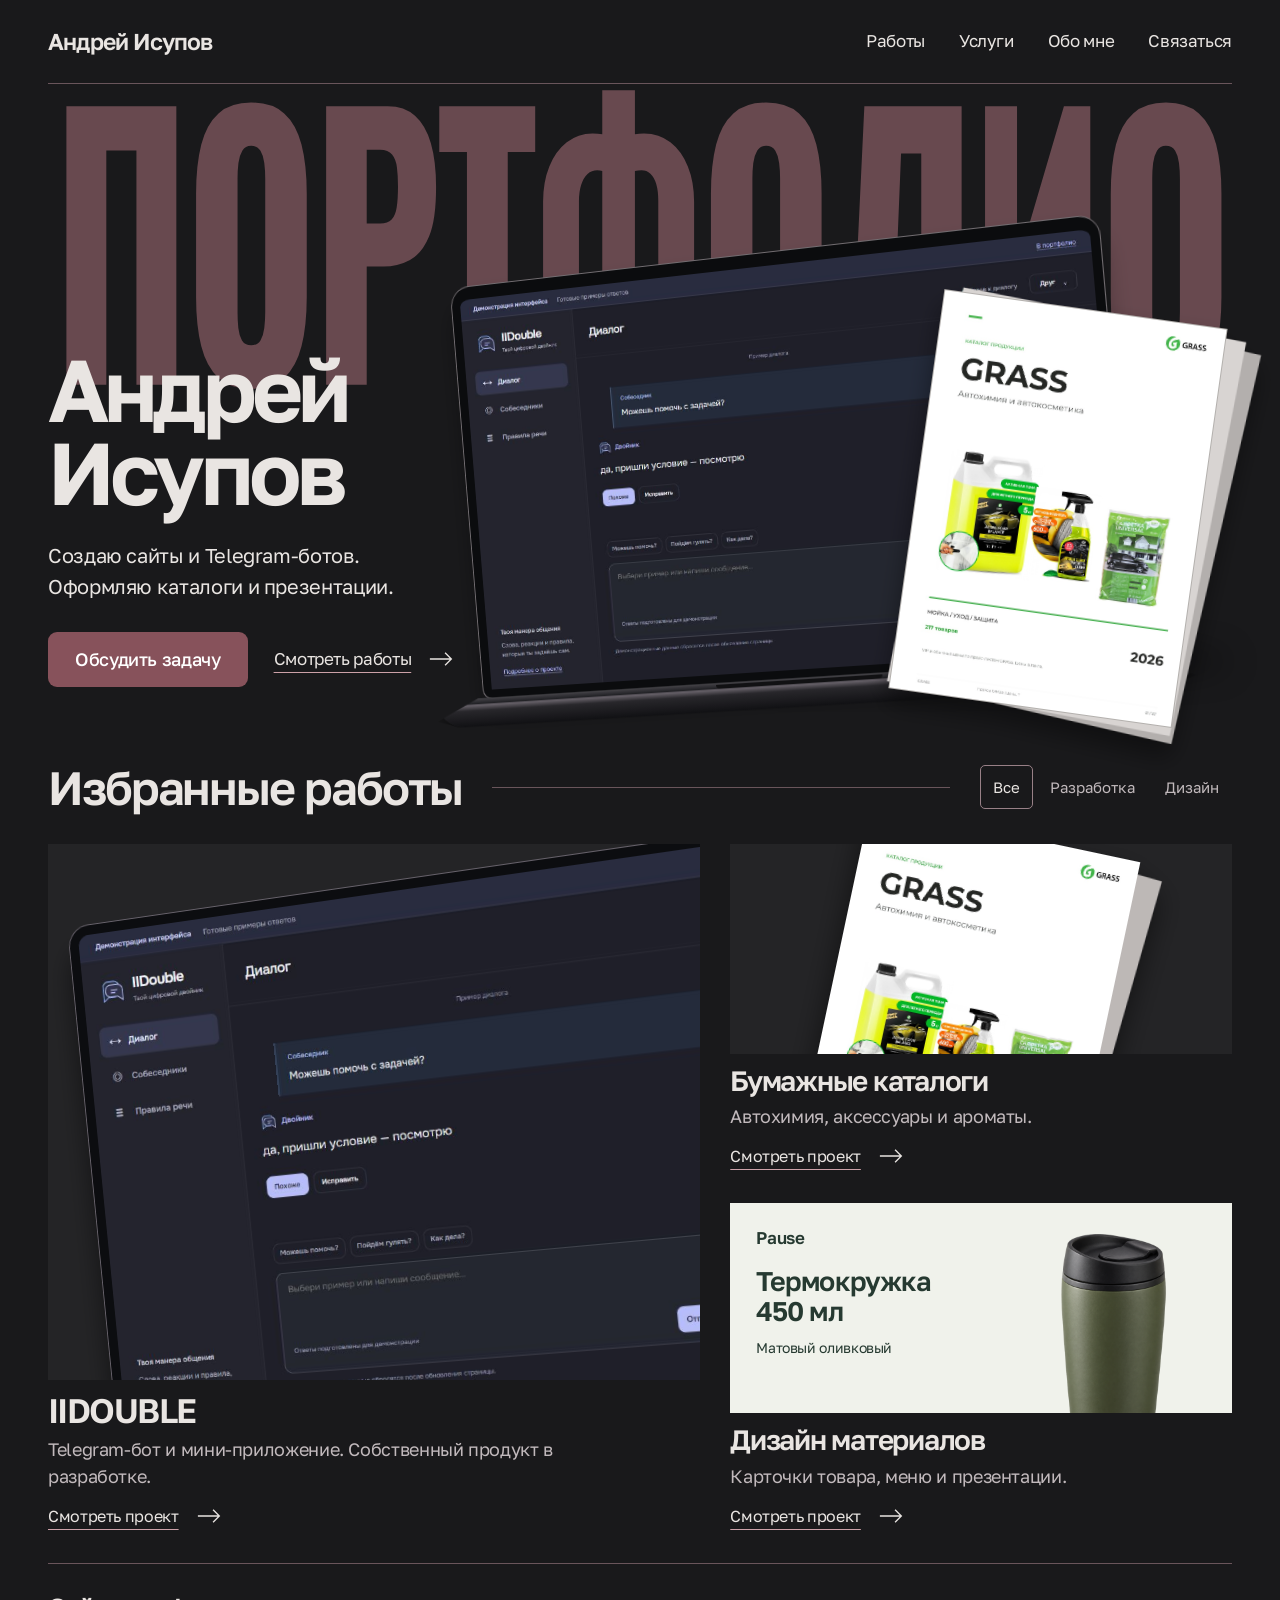
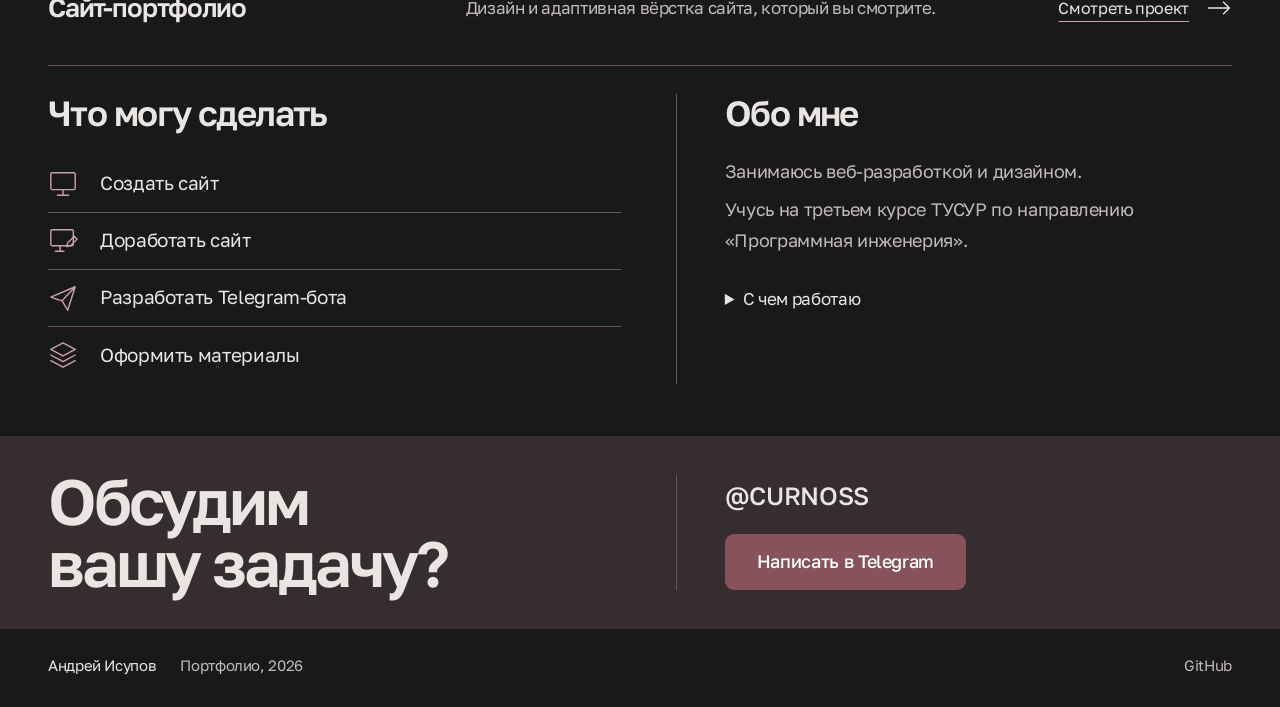
==== commit 3cf251ed: "Implement graphite portfolio with refined project previews" ====
--- a/index.html
+++ b/index.html
@@ -3,53 +3,63 @@
 <head>
   <meta charset="utf-8"><meta name="viewport" content="width=device-width,initial-scale=1">
   <script>document.documentElement.classList.add('js')</script>
-  <meta name="description" content="Разработка сайтов и Telegram-ботов, бумажные каталоги, презентации, меню и карточки товара. Работы Андрея Исупова."><meta name="theme-color" content="#F2F5FA">
-  <meta property="og:title" content="Андрей Исупов — сайты, боты и дизайн материалов"><meta property="og:description" content="Разработка сайтов и Telegram-ботов, бумажные каталоги, презентации, меню и карточки товара. Работы Андрея Исупова."><meta property="og:type" content="website"><meta property="og:url" content="https://racrut0.github.io/"><meta property="og:image" content="https://racrut0.github.io/assets/reconcept/share.jpg">
+  <meta name="description" content="Разработка сайтов и Telegram-ботов, бумажные каталоги, презентации, меню и карточки товара. Работы Андрея Исупова."><meta name="theme-color" content="#19191B">
+  <meta property="og:title" content="Андрей Исупов — сайты, боты и дизайн материалов"><meta property="og:description" content="Разработка сайтов и Telegram-ботов, бумажные каталоги, презентации, меню и карточки товара. Работы Андрея Исупова."><meta property="og:type" content="website"><meta property="og:url" content="https://racrut0.github.io/"><meta property="og:image" content="https://racrut0.github.io/assets/reconcept/share.jpg?v=20261108-dark1">
   <title>Андрей Исупов — сайты, боты и дизайн материалов</title><link rel="canonical" href="https://racrut0.github.io/">
-  <link rel="icon" href="./assets/favicon.svg?v=4" type="image/svg+xml">
-  <link rel="preload" href="./assets/unbounded.ttf" as="font" type="font/ttf" crossorigin>
+  <link rel="icon" href="./assets/favicon.svg?v=5" type="image/svg+xml">
+  <link rel="preload" href="./assets/oswald.ttf" as="font" type="font/ttf" crossorigin>
   <link rel="preload" href="./assets/golos-text.ttf" as="font" type="font/ttf" crossorigin>
-  <link rel="stylesheet" href="./style.css?v=20261108">
-  <script src="./script.js?v=20261108" defer></script>
+  <link rel="stylesheet" href="./style.css?v=20261108-dark1">
+  <script src="./script.js?v=20261108-dark1-dark1" defer></script>
 </head>
 <body class="home-page">
 <a class="skip-link" href="#main">Перейти к содержимому</a>
 <header class="site-header shell">
   <a class="wordmark" href="./" aria-label="Андрей Исупов — главная">Андрей Исупов</a>
-  <nav class="main-nav" aria-label="Главное меню"><a href="./#work">Работы</a><a href="./#about">Обо мне</a><a href="./#contact">Связаться</a></nav>
-  <a class="header-contact" href="https://t.me/CURNOSS" target="_blank" rel="noopener">Telegram</a>
+  <nav class="main-nav" aria-label="Главное меню"><a href="./#work">Работы</a><a href="./#services">Услуги</a><a href="./#about">Обо мне</a><a href="./#contact">Связаться</a></nav>
 </header>
 <main id="main">
 <section class="hero shell" aria-labelledby="hero-title">
-  <div class="hero-copy"><h1 id="hero-title">Сайты, боты<br>и каталоги.</h1><p>Разрабатываю сайты и Telegram-ботов. Оформляю каталоги, презентации, меню и карточки товара.</p><a class="button button-primary" href="#work">Смотреть работы</a></div>
-  <div class="hero-folder" aria-label="Примеры цифровых и печатных работ"><img class="hero-sheet hero-sheet-paper" src="assets/catalogs/grass-cover.jpg" alt="Обложка каталога GRASS" width="983" height="1390"><img class="hero-sheet hero-sheet-screen" src="assets/reconcept/iidouble-dialogue.jpg" alt="Диалог в IIDOUBLE" width="1280" height="800"><span class="folder-pocket" aria-hidden="true"></span></div>
+  <div class="hero-title-backdrop" aria-hidden="true"><svg viewBox="0 0 1240 340" width="1240" height="340"><text x="5" y="315" textLength="1230" lengthAdjust="spacingAndGlyphs" fill="currentColor" style="font-family:Oswald,sans-serif;font-size:360px;font-weight:700;letter-spacing:-8px">ПОРТФОЛИО</text></svg></div>
+  <div class="hero-copy">
+    <h1 id="hero-title">Андрей<br>Исупов</h1>
+    <p>Создаю сайты и Telegram-ботов.<br>Оформляю каталоги и презентации.</p>
+    <div class="hero-actions"><a class="button button-primary" href="https://t.me/CURNOSS" target="_blank" rel="noopener">Обсудить задачу</a><a class="text-link" href="#work">Смотреть работы<svg viewBox="0 0 28 18" aria-hidden="true"><path d="M1 9h24M18 2l7 7-7 7"/></svg></a></div>
+  </div>
+  <div class="hero-art" role="group" aria-label="Примеры цифровых и печатных работ">
+    <div class="laptop"><div class="laptop-screen"><img src="assets/reconcept/iidouble-dialogue.jpg" alt="Интерфейс диалога IIDOUBLE" width="1280" height="800" fetchpriority="high"></div><span class="laptop-base" aria-hidden="true"></span></div>
+    <div class="hero-book"><img src="assets/catalogs/grass-cover.jpg" alt="Обложка бумажного каталога GRASS" width="983" height="1390"></div>
+  </div>
 </section>
 <section class="works shell" id="work" aria-labelledby="work-title">
-  <div class="section-heading"><h2 id="work-title">Работы</h2><div class="work-filters" role="group" aria-label="Направление работы"><button type="button" data-filter="all" aria-pressed="true">Все</button><button type="button" data-filter="development" aria-pressed="false">Разработка</button><button type="button" data-filter="design" aria-pressed="false">Дизайн</button></div></div>
+  <div class="section-heading"><h2 id="work-title">Избранные работы</h2><div class="work-filters" role="group" aria-label="Направление работы"><button type="button" data-filter="all" aria-pressed="true">Все</button><button type="button" data-filter="development" aria-pressed="false">Разработка</button><button type="button" data-filter="design" aria-pressed="false">Дизайн</button></div></div>
   <div class="work-grid">
-<article class="work-item work-bot" id="iidouble" data-work-kind="development" aria-labelledby="iidouble-title">
-  <div class="work-folder"><h3 class="project-tab" id="iidouble-title"><a href="projects/iidouble/">IIDOUBLE</a></h3><a class="work-visual" href="projects/iidouble/" aria-label="Смотреть проект: IIDOUBLE"><img class="interface-preview" src="assets/reconcept/iidouble-dialogue.jpg" alt="Интерфейс диалога IIDOUBLE без рамки устройства" width="1280" height="800" loading="lazy"></a></div>
-  <p>Telegram-бот и мини-приложение с настройкой манеры ответов. Собственный продукт в разработке.</p><a class="text-link project-link" href="projects/iidouble/">Смотреть проект</a>
-</article><article class="work-item work-catalogs" id="paper-catalogs" data-work-kind="design" aria-labelledby="paper-catalogs-title">
-  <div class="work-folder"><h3 class="project-tab" id="paper-catalogs-title"><a href="catalogs/">Бумажные каталоги</a></h3><a class="work-visual" href="catalogs/" aria-label="Смотреть проект: Бумажные каталоги"><div class="catalog-fan"><img src="assets/catalogs/avto-aromas-cover.jpg" alt="Каталог ароматов AVTO G-ASH" width="983" height="1390" loading="lazy"><img src="assets/catalogs/avto-accessories-cover.jpg" alt="Каталог автопринадлежностей AVTO G-ASH" width="983" height="1390" loading="lazy"><img src="assets/catalogs/grass-cover.jpg" alt="Каталог GRASS" width="983" height="1390" loading="lazy"><img src="assets/catalogs/detail-cover.jpg" alt="Каталог DETAIL" width="983" height="1390" loading="lazy"><img src="assets/catalogs/shine-systems-cover.jpg" alt="Каталог Shine Systems" width="983" height="1390" loading="lazy"></div></a></div>
-  <p>Пять каталогов автохимии, автопринадлежностей и ароматов. Обложки, товарные страницы и готовые PDF.</p><a class="text-link project-link" href="catalogs/">Смотреть проект</a>
-</article><article class="work-item work-website" id="website" data-work-kind="development" aria-labelledby="website-title">
-  <div class="work-folder"><h3 class="project-tab" id="website-title"><a href="projects/portfolio/">Сайт-портфолио</a></h3><a class="work-visual" href="projects/portfolio/" aria-label="Смотреть проект: Сайт-портфолио"><picture class="site-preview"><img src="assets/reconcept/portfolio-desktop-final.jpg" alt="Сайт-портфолио: чистый первый экран" width="1265" height="649" loading="lazy"></picture></a></div>
-  <p>Структура, оформление и адаптивная вёрстка этого сайта. Работы и готовые файлы доступны без входа.</p><a class="text-link project-link" href="projects/portfolio/">Смотреть проект</a>
-</article><article class="work-item work-design" id="design" data-work-kind="design" aria-labelledby="design-title">
-  <div class="work-folder"><h3 class="project-tab" id="design-title"><a href="design/">Дизайн материалов</a></h3><a class="work-visual" href="design/" aria-label="Смотреть проект: Дизайн материалов"><div class="product-fan"><img src="assets/reconcept/product-card-1.webp" alt="Карточка термокружки: объём и цвет" width="1080" height="1440" loading="lazy"><img src="assets/reconcept/product-card-2.webp" alt="Карточка термокружки: материалы" width="1080" height="1440" loading="lazy"><img src="assets/reconcept/product-card-3.webp" alt="Карточка термокружки: размеры" width="1080" height="1440" loading="lazy"></div></a></div>
-  <p>Презентация IIDOUBLE, меню кофейни и серия карточек товара. Меню и карточки — концепты.</p><a class="text-link project-link" href="design/">Смотреть проект</a>
-</article>
-  </div><p class="filter-status sr-only" aria-live="polite" id="filter-status">Показаны все 4 проекта.</p>
+    <article class="work-item work-bot" id="iidouble" data-work-kind="development" aria-labelledby="iidouble-title">
+      <a class="work-visual" href="projects/iidouble/" aria-label="Смотреть проект: IIDOUBLE"><div class="project-screen"><img src="assets/reconcept/iidouble-dialogue.jpg" alt="Интерфейс Telegram-бота и мини-приложения IIDOUBLE" width="1280" height="800" loading="lazy"></div></a>
+      <h3 id="iidouble-title">IIDOUBLE</h3><p>Telegram-бот и мини-приложение. Собственный продукт в разработке.</p><a class="text-link project-link" href="projects/iidouble/">Смотреть проект<svg viewBox="0 0 28 18" aria-hidden="true"><path d="M1 9h24M18 2l7 7-7 7"/></svg></a>
+    </article>
+    <article class="work-item work-catalogs" id="paper-catalogs" data-work-kind="design" aria-labelledby="paper-catalogs-title">
+      <a class="work-visual" href="catalogs/" aria-label="Смотреть проект: Бумажные каталоги"><div class="catalog-display"><img src="assets/catalogs/grass-cover.jpg" alt="Обложка каталога GRASS" width="983" height="1390" loading="lazy"></div></a>
+      <h3 id="paper-catalogs-title">Бумажные каталоги</h3><p>Автохимия, аксессуары и ароматы.</p><a class="text-link project-link" href="catalogs/">Смотреть проект<svg viewBox="0 0 28 18" aria-hidden="true"><path d="M1 9h24M18 2l7 7-7 7"/></svg></a>
+    </article>
+    <article class="work-item work-design" id="design" data-work-kind="design" aria-labelledby="design-title">
+      <a class="work-visual" href="design/" aria-label="Смотреть проект: Дизайн материалов"><div class="design-preview"><div class="design-preview-copy"><span>Pause</span><strong>Термокружка<br>450 мл</strong><small>Матовый оливковый</small></div><img src="assets/design/mug-cutout.png" alt="Оливковая термокружка из демонстрационной серии карточек товара" width="1024" height="1536" loading="lazy"></div></a>
+      <h3 id="design-title">Дизайн материалов</h3><p>Карточки товара, меню и презентации.</p><a class="text-link project-link" href="design/">Смотреть проект<svg viewBox="0 0 28 18" aria-hidden="true"><path d="M1 9h24M18 2l7 7-7 7"/></svg></a>
+    </article>
+    <article class="work-item work-website" id="website" data-work-kind="development" aria-labelledby="website-title">
+      <h3 id="website-title">Сайт-портфолио</h3><p>Дизайн и адаптивная вёрстка сайта, который вы смотрите.</p><a class="text-link project-link" href="projects/portfolio/">Смотреть проект<svg viewBox="0 0 28 18" aria-hidden="true"><path d="M1 9h24M18 2l7 7-7 7"/></svg></a>
+    </article>
+  </div>
+  <p class="filter-status sr-only" aria-live="polite" id="filter-status">Показаны все 4 проекта.</p>
 </section>
-<section class="about-section shell" id="about" aria-labelledby="about-title">
-  <div class="service-overview" id="services"><h2>Что могу сделать</h2><ul><li><strong>Создать или доработать сайт</strong><span>Лендинг, страницу услуги, адаптацию и формы.</span></li><li><strong>Разработать Telegram-бота</strong><span>Меню, сбор заявок и нужный сценарий общения.</span></li><li><strong>Оформить каталог</strong><span>Обложку, разделы и карточки с ценами и характеристиками.</span></li><li><strong>Подготовить визуальные материалы</strong><span>Презентацию, меню или серию карточек товара.</span></li></ul></div>
-  <div class="about-copy"><h2 id="about-title">Обо мне</h2><p>Я Андрей Исупов. Занимаюсь веб-разработкой и оформлением материалов для продуктов и услуг.</p><p>Учусь на третьем курсе ТУСУР по направлению «Программная инженерия».</p><details class="toolbox"><summary>С чем работаю</summary><dl><div><dt>Интерфейсы</dt><dd>HTML, CSS, JavaScript, React</dd></div><div><dt>Сервер и данные</dt><dd>PHP, Symfony, Python, FastAPI, MySQL</dd></div><div><dt>Материалы</dt><dd>PDF, презентации, Git</dd></div></dl></details></div>
+<section class="about-section shell" aria-label="Услуги и информация обо мне">
+  <div class="service-overview" id="services"><h2>Что могу сделать</h2><ul><li><svg viewBox="0 0 32 32" aria-hidden="true"><rect x="3" y="4" width="26" height="18" rx="1.5"/><path d="M16 22v6M10 28h12"/></svg><span>Создать сайт</span></li><li><svg viewBox="0 0 32 32" aria-hidden="true"><rect x="3" y="4" width="24" height="17" rx="1.5"/><path d="M13 21v6M8 27h9M21 18l7-7 3 3-7 7-4 1Z"/></svg><span>Доработать сайт</span></li><li><svg viewBox="0 0 32 32" aria-hidden="true"><path d="M3 15 29 4l-8 25-6-10-12-4Zm12 4L29 4"/></svg><span>Разработать Telegram-бота</span></li><li><svg viewBox="0 0 32 32" aria-hidden="true"><path d="m3 10 13-7 13 7-13 7-13-7Zm0 6 13 7 13-7M3 22l13 7 13-7"/></svg><span>Оформить материалы</span></li></ul></div>
+  <div class="about-copy" id="about"><h2 id="about-title">Обо мне</h2><p>Занимаюсь веб-разработкой и дизайном.</p><p>Учусь на третьем курсе ТУСУР по направлению «Программная инженерия».</p><details class="toolbox"><summary>С чем работаю</summary><dl><div><dt>Интерфейсы</dt><dd>HTML, CSS, JavaScript, React</dd></div><div><dt>Сервер и данные</dt><dd>PHP, Symfony, Python, FastAPI, MySQL</dd></div><div><dt>Материалы</dt><dd>PDF, презентации, Git</dd></div></dl></details></div>
 </section>
 </main>
-<section class="contact shell contact-home" id="contact" aria-labelledby="contact-title">
-  <div><h2 id="contact-title">Расскажите<br>о задаче.</h2><p>Пришлите описание и материалы. Уточним объём, срок и стоимость до начала работы.</p></div>
-  <div class="contact-action"><a class="button button-light" href="https://t.me/CURNOSS" target="_blank" rel="noopener">Обсудить задачу</a><span>@CURNOSS</span></div>
-</section>
+<section class="contact contact-home" id="contact" aria-labelledby="contact-title"><div class="contact-inner shell">
+  <h2 id="contact-title">Обсудим<br>вашу задачу?</h2>
+  <div class="contact-action"><a class="contact-handle" href="https://t.me/CURNOSS" target="_blank" rel="noopener">@CURNOSS</a><a class="button button-primary" href="https://t.me/CURNOSS" target="_blank" rel="noopener">Написать в Telegram</a></div>
+</div></section>
 <footer class="site-footer shell"><span>Андрей Исупов</span><span>Портфолио, 2026</span><a href="https://github.com/racrut0" target="_blank" rel="noopener">GitHub</a></footer>
-</body></html>+</body></html>
--- a/style.css
+++ b/style.css
@@ -1,185 +1,227 @@
-@font-face{font-family:Unbounded;src:url('assets/unbounded.ttf') format('truetype');font-weight:200 900;font-display:swap}
+@font-face{font-family:'Oswald';src:url('assets/oswald.ttf') format('truetype');font-weight:200 700;font-display:swap}
 @font-face{font-family:'Golos Text';src:url('assets/golos-text.ttf') format('truetype');font-weight:400 900;font-display:swap}
-:root{--mist:#f2f5fa;--ink:#23354b;--muted:#596a7f;--cobalt:#355ddb;--cobalt-dark:#264bbf;--folder:#ceddf4;--apricot:#f4be8d;--white:#fff;--line:#c9d4e2;--max:1240px;--display:Unbounded,'Golos Text',sans-serif;--body:'Golos Text','Segoe UI',sans-serif}
+:root{
+  color-scheme:dark;
+  --canvas:#19191b;--ink:#e9e5e2;--muted:#c1b9bc;
+  --accent:#87525b;--accent-hover:#9a5e68;--accent-ink:#cca1a8;
+  --surface:#242426;--surface-soft:#2b292c;--surface-hover:#373034;
+  --contact:#362d31;--display-ink:#68494f;--line:#69555b;
+  --control-border:#988087;--focus:#dca9b0;--white:#fff;
+  --folder-front:var(--surface);--gallery-inset:#303033;
+  --max:1240px;--body:'Golos Text','Segoe UI',sans-serif;
+  --display:var(--body);--poster:'Oswald','Arial Narrow',sans-serif;
+}
 *{box-sizing:border-box}
 html{scroll-padding-top:24px}
-body{margin:0;background:var(--mist);color:var(--ink);font:400 18px/1.7 var(--body);letter-spacing:-.015em}
+body{margin:0;background:var(--canvas);color:var(--ink);font:400 18px/1.65 var(--body);letter-spacing:-.02em}
 button,input,textarea,select{font:inherit}
 button,a{-webkit-tap-highlight-color:transparent;touch-action:manipulation}
 button{cursor:pointer;color:inherit}
 button:disabled{cursor:default}
 a{color:inherit;text-decoration:none}
 img{display:block;max-width:100%;height:auto}
-svg{display:block}
+svg{display:block;flex-shrink:0}
 h1,h2,h3,p,figure{margin:0}
-h1,h2,h3{font-family:var(--display);font-weight:500;letter-spacing:-.05em;line-height:1.2}
+h1,h2,h3{font-family:var(--display);font-weight:600;letter-spacing:-.045em;line-height:1.13;text-wrap:balance}
 ul,ol{padding-left:1.25em}
 [hidden]{display:none!important}
-a:focus-visible,button:focus-visible,summary:focus-visible,[tabindex]:focus-visible{outline:3px solid var(--cobalt);outline-offset:5px}
+a:focus-visible,button:focus-visible,summary:focus-visible,[tabindex]:focus-visible{outline:3px solid var(--focus);outline-offset:5px}
 .shell{width:calc(100% - 96px);max-width:var(--max);margin-inline:auto}
 .sr-only{position:absolute;width:1px;height:1px;overflow:hidden;clip:rect(0,0,0,0);white-space:nowrap}
-.skip-link{position:fixed;top:-80px;left:20px;padding:12px 18px;background:white;z-index:10;border-radius:8px}
+.skip-link{position:fixed;top:-90px;left:20px;padding:12px 18px;background:var(--ink);color:var(--canvas);z-index:20;border-radius:6px}
 .skip-link:focus{top:14px}
-.site-header{display:flex;align-items:center;gap:42px;min-height:116px}
-.wordmark{font-family:var(--display);font-size:18px;line-height:1.3;letter-spacing:-.055em;font-weight:500;white-space:nowrap}
-.main-nav{display:flex;align-items:center;gap:30px;margin-left:auto;font-size:16px}
-.main-nav a,.header-contact{padding-block:10px}
-.main-nav a:hover,.text-link:hover,.site-footer a:hover{color:var(--cobalt-dark)}
-.header-contact{font-size:16px;font-weight:500;text-decoration:underline;text-underline-offset:5px;text-decoration-color:#91a4bf}
-.button{display:inline-flex;align-items:center;justify-content:center;min-height:52px;padding:13px 22px;border:0;border-radius:12px;font-size:17px;line-height:1.5;font-weight:500;text-align:center}
-.button-primary{background:var(--cobalt);color:white}
-.button-primary:hover{background:var(--cobalt-dark)}
-.button-light{background:white;color:var(--cobalt-dark)}
-.button-light:hover{background:#e9efff}
-.text-link{display:inline-block;color:var(--cobalt-dark);font-size:17px;font-weight:500;text-decoration:underline;text-decoration-thickness:1px;text-underline-offset:5px}
-.hero{display:grid;grid-template-columns:1fr .95fr;gap:60px;align-items:center;padding-top:56px;padding-bottom:88px}
-.hero h1{font-size:clamp(42px,4.8vw,64px);line-height:1.18}
-.hero-copy>p{font-size:20px;line-height:1.75;max-width:455px;margin-top:27px;color:var(--muted)}
-.hero .button{margin-top:30px}
-.hero-folder{position:relative;min-width:0;height:382px;isolation:isolate;margin-top:15px}
-.hero-folder::before{content:'';position:absolute;inset:12px 3% 15px 8%;background:var(--apricot);border-radius:30px 32px 26px 26px;transform:rotate(6deg);z-index:-1}
-.hero-sheet{position:absolute;box-shadow:0 9px 26px #23354b1c}
-.hero-sheet-paper{width:35%;left:9%;top:-29px;transform:rotate(-10deg)}
-.hero-sheet-screen{width:88%;right:0;top:79px;transform:rotate(4deg);border-radius:7px}
-.folder-pocket{position:absolute;inset:auto 0 0 0;height:135px;background:var(--folder);border-radius:0 0 27px 27px;clip-path:polygon(0 20%,40% 20%,47% 0,100% 0,100% 100%,0 100%);box-shadow:0 12px 18px #23354b0d}
-.works{padding-top:30px;padding-bottom:80px}
-.section-heading{display:flex;justify-content:space-between;align-items:center;gap:32px;margin-bottom:38px}
-.section-heading h2,.about-section h2{font-size:34px}
-.work-filters{display:flex;flex-wrap:wrap;gap:4px;background:#e4ebf5;padding:4px;border-radius:12px}
-.work-filters button{border:0;background:transparent;border-radius:9px;min-height:44px;padding:9px 17px;font-size:16px;color:var(--muted)}
-.work-filters button[aria-pressed=true]{background:white;color:var(--ink)}
-.work-filters button:hover{color:var(--cobalt-dark)}
-.work-grid{display:grid;grid-template-columns:repeat(2,minmax(0,1fr));gap:48px 38px}
-.work-item{min-width:0;--work-paper:var(--folder)}
-.work-item>p{font-size:18px;line-height:1.75;max-width:540px;margin-top:20px;color:var(--muted)}
-.project-link{margin-top:12px}
-.work-folder{padding-top:0}
-.project-tab{position:relative;display:inline-flex;align-items:center;max-width:94%;min-height:49px;padding:11px 22px 9px;background:var(--work-paper);border-radius:17px 17px 0 0;font-size:19px;letter-spacing:-.04em;z-index:1}
-.project-tab>a{overflow-wrap:anywhere}
-.work-visual{display:flex;align-items:center;justify-content:center;position:relative;height:310px;overflow:hidden;background:var(--work-paper);border-radius:0 23px 23px 23px}
-.work-visual:hover .interface-preview{transform:translateY(-3px)}
-.interface-preview{width:90%;height:auto;border-radius:8px;transition:transform .2s ease}
-.work-bot{--work-paper:#ceddf4}
-.work-catalogs{--work-paper:#ecd6bf}
-.catalog-fan{display:flex;align-items:center;justify-content:center;width:100%;padding:20px 30px}
-.catalog-fan img{position:relative;width:26%;flex:0 0 26%;max-height:230px;object-fit:contain;margin-left:-8%;box-shadow:0 8px 18px #23354b25}
-.catalog-fan img:first-child{margin-left:0;transform:translateY(10px) rotate(-10deg)}
-.catalog-fan img:nth-child(2){transform:rotate(-5deg);z-index:1}
-.catalog-fan img:nth-child(3){transform:translateY(-10px);z-index:2}
-.catalog-fan img:nth-child(4){transform:rotate(5deg);z-index:3}
-.catalog-fan img:nth-child(5){transform:translateY(10px) rotate(10deg);z-index:4}
-.work-website{--work-paper:#d5e1ef}
-.site-preview{display:block;width:90%;height:82%;overflow:hidden;border-radius:8px;background:transparent}
-.site-preview img{width:100%;height:100%;object-fit:contain;object-position:center}
-.work-design{--work-paper:#dfe7da}
-.product-fan{display:flex;align-items:center;justify-content:center;gap:13px;width:100%;padding:22px}
-.product-fan img{width:29%;height:auto;max-height:265px;object-fit:contain;border-radius:3px}
-.about-section{display:grid;grid-template-columns:1fr 1fr;gap:90px;padding:55px 0 82px}
-.service-overview ul{list-style:none;padding:0;margin:30px 0 0}
-.service-overview li+li{margin-top:21px}
-.service-overview strong{display:block;font-size:19px;line-height:1.4;font-weight:500}
-.service-overview span{display:block;font-size:17px;line-height:1.7;color:var(--muted);margin-top:5px;max-width:500px}
-.about-copy>p{font-size:18px;line-height:1.85;color:var(--muted);margin-top:24px;max-width:520px}
-.about-copy>p+p{margin-top:17px}
-.toolbox{margin-top:26px}
-.toolbox>summary{font-size:18px;font-weight:500;color:var(--cobalt-dark);cursor:pointer;padding-block:7px}
-.toolbox dl{margin:18px 0 0}
-.toolbox dl>div{margin-top:15px}
+.site-header{display:flex;align-items:center;gap:32px;min-height:84px;border-bottom:1px solid var(--line)}
+.wordmark{font-size:23px;line-height:1.3;letter-spacing:-.035em;font-weight:600;white-space:nowrap;padding-block:12px}
+.main-nav{display:flex;align-items:center;gap:34px;margin-left:auto;font-size:17px}
+.main-nav a{display:flex;align-items:center;min-height:44px;padding-block:10px}
+.main-nav a:hover,.site-footer a:hover,.back-link:hover{color:var(--accent-ink)}
+.button{display:inline-flex;align-items:center;justify-content:center;gap:12px;min-height:54px;padding:14px 26px;border:1px solid transparent;border-radius:9px;font-size:18px;line-height:1.4;font-weight:500;text-align:center;transition:background .18s ease,border-color .18s ease}
+.button-primary{background:var(--accent);color:var(--white)}
+.button-primary:hover{background:var(--accent-hover)}
+.button-light{background:var(--accent);color:var(--white)}
+.button-light:hover{background:var(--accent-hover)}
+.button:active{background:var(--surface-hover)}
+.text-link{display:inline-flex;align-items:center;gap:18px;min-height:40px;color:var(--ink);font-size:17px;font-weight:400;text-decoration:underline;text-decoration-color:var(--accent-ink);text-decoration-thickness:1px;text-underline-offset:7px}
+.text-link:hover{color:var(--accent-ink)}
+.text-link svg{width:25px;height:18px;stroke:currentColor;fill:none;stroke-width:1.5}
+
+/* The only oversized gesture is the approved typographic backdrop. */
+.hero{position:relative;isolation:isolate;min-height:635px;padding-top:1px}
+.hero-title-backdrop{position:absolute;z-index:-1;inset:0 0 auto;color:var(--display-ink);user-select:none;pointer-events:none}
+.hero-title-backdrop svg{width:100%;height:auto;overflow:hidden}
+.hero-copy{position:relative;z-index:3;width:44%;padding-top:262px;padding-bottom:58px}
+.hero h1{font-size:clamp(64px,6.85vw,92px);line-height:.95;font-weight:650;letter-spacing:-.055em;text-wrap:initial}
+.hero-copy>p{font-size:20px;line-height:1.55;margin-top:26px;max-width:470px}
+.hero-actions{display:flex;align-items:center;flex-wrap:wrap;gap:18px 26px;margin-top:30px}
+.hero-actions>.text-link{white-space:nowrap}
+.hero-art{position:absolute;z-index:2;right:0;top:165px;width:67%;height:433px;pointer-events:none;perspective:1500px}
+.hero-art::after{content:'';position:absolute;bottom:8px;left:8%;right:0;height:25px;border-radius:50%;background:#050506;filter:blur(17px);opacity:.7;z-index:-1}
+.laptop{position:absolute;left:1%;top:3px;width:84%;transform:rotateY(-10deg) rotateZ(-5deg);transform-style:preserve-3d}
+.laptop-screen{position:relative;border:9px solid #0b0c0e;border-top-width:13px;border-radius:20px 20px 9px 9px;background:#0b0c0e;box-shadow:0 0 0 1px #716c70,0 18px 27px #0005;overflow:hidden}
+.laptop-screen::before{content:'';position:absolute;top:-10px;left:50%;width:4px;height:4px;border-radius:50%;background:#777;z-index:1}
+.laptop-screen img{width:100%;height:auto}
+.laptop-base{position:absolute;top:calc(100% - 1px);left:-8%;width:116%;height:29px;background:linear-gradient(#464449 0,#222226 19%,#69636b 24%,#28272b 44%,#111114 100%);clip-path:polygon(6% 0,94% 0,100% 74%,97% 100%,3% 100%,0 74%);border-radius:0 0 35px 35px;box-shadow:0 14px 18px #0007}
+.laptop-base::after{content:'';position:absolute;width:22%;height:4px;top:2px;left:39%;background:#111113;border-radius:0 0 8px 8px}
+.hero-book{position:absolute;width:36%;right:4%;top:58px;transform:rotate(8deg);isolation:isolate;filter:drop-shadow(0 15px 12px #0006)}
+.hero-book::before,.hero-book::after{content:'';position:absolute;inset:3px -10px -1px 8px;background:#d8d4d2;z-index:-1;transform:rotate(3deg)}
+.hero-book::after{inset:8px -20px -4px 15px;background:#b3afad;z-index:-2;transform:rotate(5deg)}
+.hero-book img{width:100%;box-shadow:inset 5px 0 10px #0003;border:1px solid #b3b0ad}
+
+.works{padding-top:16px;padding-bottom:32px}
+.section-heading{display:flex;justify-content:space-between;align-items:center;gap:30px;margin-bottom:30px}
+.section-heading h2{font-size:clamp(35px,3.65vw,48px)}
+.section-heading::after{content:'';height:1px;background:var(--line);flex:1;order:2}
+.work-filters{display:flex;flex-wrap:wrap;gap:4px;order:3}
+.work-filters button{border:1px solid transparent;background:transparent;border-radius:5px;min-height:44px;padding:8px 12px;font-size:15px;color:var(--muted)}
+.work-filters button[aria-pressed=true]{border-color:var(--control-border);color:var(--ink)}
+.work-filters button:hover{background:var(--surface)}
+.work-grid{display:grid;grid-template-columns:minmax(0,1.3fr) minmax(0,1fr);gap:27px 30px}
+.work-item{min-width:0}
+.work-item h3{font-size:28px;margin-top:12px;line-height:1.1}
+.work-item>p{font-size:18px;line-height:1.5;margin-top:7px;color:var(--muted);max-width:600px}
+.project-link{margin-top:6px;font-size:16px}
+.work-visual{display:flex;align-items:center;justify-content:center;position:relative;height:210px;overflow:hidden;background:var(--surface)}
+.work-bot{grid-row:span 2;display:flex;flex-direction:column;align-items:flex-start}
+.work-bot .work-visual{width:100%;flex:1;min-height:415px;height:auto}
+.work-bot h3{font-size:34px}
+.project-screen{position:absolute;inset:35px -65px -45px 22px;border:10px solid #0c0d10;border-radius:22px;box-shadow:0 0 0 1px #66616a,0 25px 30px #0008;transform:perspective(1400px) rotateY(-11deg) rotateZ(-6deg);overflow:hidden;background:#20212c}
+.project-screen img{width:100%;height:100%;object-fit:cover;object-position:left top}
+.catalog-display{position:relative;isolation:isolate;width:55%;transform:rotate(12deg) translateY(20%);filter:drop-shadow(0 15px 14px #0008)}
+.catalog-display::before{content:'';position:absolute;inset:4px -12px 0 8px;background:#bdb8b6;z-index:-1;transform:rotate(4deg)}
+.catalog-display img{width:100%;height:auto}
+.design-preview{display:flex;align-items:center;position:relative;width:100%;height:100%;overflow:hidden;background:#f0f2eb;color:#263a31;padding:20px 26px;gap:8px}
+.design-preview-copy{position:relative;align-self:flex-start;z-index:1;min-width:55%}
+.design-preview-copy>span{font-size:17px;font-weight:600}
+.design-preview-copy>strong{display:block;font-size:27px;line-height:1.12;font-weight:600;margin-top:13px;letter-spacing:-.035em}
+.design-preview-copy>small{display:block;font-size:14px;margin-top:9px}
+.design-preview>img{position:absolute;right:-1%;top:7%;height:122%;width:49%;object-fit:contain}
+.work-website{grid-column:1/-1;border-top:1px solid var(--line);padding-top:24px;display:grid;grid-template-columns:.9fr 1.3fr auto;gap:24px;align-items:center}
+.work-website h3{font-size:26px;margin:0}
+.work-website>p{font-size:17px;margin:0}
+.work-website .project-link{margin:0;white-space:nowrap}
+.work-grid.is-filtered .work-bot{grid-row:auto}
+.work-grid.is-filtered .work-bot .work-visual{min-height:360px}
+.work-grid.is-filtered .work-website{grid-column:auto;display:block;align-self:end;padding-top:28px}
+.work-grid.is-filtered .work-website>p{margin-top:15px}
+.work-grid.is-filtered .work-website .project-link{margin-top:15px}
+
+.about-section{display:grid;grid-template-columns:1.03fr 1fr;gap:55px;padding:28px 0 52px;border-top:1px solid var(--line);margin-top:5px}
+.about-section h2{font-size:35px}
+.service-overview{min-width:0}
+.service-overview ul{list-style:none;padding:0;margin:22px 0 0}
+.service-overview li{display:flex;align-items:center;gap:22px;min-height:57px;border-bottom:1px solid var(--line);font-size:19px;line-height:1.4;padding:10px 0}
+.service-overview li:last-child{border-bottom:0}
+.service-overview svg{width:30px;height:30px;stroke:var(--accent-ink);stroke-width:1.5;fill:none;stroke-linecap:round;stroke-linejoin:round}
+.about-copy{border-left:1px solid var(--line);padding-left:48px;min-width:0}
+.about-copy>p{font-size:18px;line-height:1.7;max-width:500px;margin-top:22px;color:var(--muted)}
+.about-copy>p+p{margin-top:8px}
+.toolbox{margin-top:21px}
+.toolbox>summary{font-size:17px;color:var(--ink);cursor:pointer;padding-block:9px;min-height:44px}
+.toolbox dl{margin:10px 0 0}
+.toolbox dl>div+div{margin-top:15px}
 .toolbox dt{font-size:15px;color:var(--muted)}
-.toolbox dd{font-size:17px;line-height:1.7;margin:5px 0 0}
-.contact{display:grid;grid-template-columns:1fr auto;align-items:center;gap:55px;padding:48px 54px;background:var(--cobalt);color:white;border-radius:30px}
-.contact h2{font-size:36px}
-.contact p{font-size:18px;line-height:1.8;max-width:580px;color:#e4ebff;margin-top:20px}
-.contact-home{padding-block:57px}
-.contact-home h2{font-size:48px}
-.contact-action{display:flex;flex-direction:column;align-items:flex-start;gap:14px;min-width:205px}
-.contact-action>span{font-size:18px;color:#e4ebff}
-.site-footer{display:flex;gap:30px;align-items:center;justify-content:space-between;padding-top:29px;padding-bottom:34px;font-size:15px;color:var(--muted)}
+.toolbox dd{font-size:17px;line-height:1.7;margin:4px 0 0}
+.contact{display:grid;grid-template-columns:1fr auto;align-items:center;gap:48px;padding:43px 48px;background:var(--contact)}
+.contact h2{font-size:40px;line-height:1.06;letter-spacing:-.05em}
+.contact p{font-size:18px;color:var(--muted);line-height:1.7;max-width:580px;margin-top:20px}
+.contact-action{display:flex;flex-direction:column;align-items:flex-start;gap:15px;min-width:205px}
+.contact-action>span,.contact-handle{font-size:25px;font-weight:500}
+.contact-home{display:block;padding:0;background:var(--contact)}
+.contact-inner{display:grid;grid-template-columns:1.03fr 1fr;align-items:center;gap:55px;padding-block:34px}
+.contact-home h2{font-size:clamp(40px,5vw,65px);line-height:.98}
+.contact-home .contact-action{border-left:1px solid var(--line);padding-left:48px;gap:18px}
+.contact-home .button{padding-inline:31px}
+.site-footer{display:flex;align-items:center;justify-content:space-between;gap:25px;padding-top:20px;padding-bottom:26px;font-size:15px;color:var(--muted)}
 .site-footer>span:first-child{color:var(--ink)}
-.site-footer>a{margin-left:auto}
-
-/* A shared project frame carries the identity without repeating home content. */
-.case-page{padding-top:24px;padding-bottom:65px}
-.back-link{display:inline-block;color:var(--muted);font-size:16px;text-decoration:underline;text-underline-offset:5px;margin-bottom:32px}
-.case-intro{max-width:1000px;margin-bottom:40px}
-.case-intro h1{font-size:clamp(36px,4.7vw,61px);line-height:1.15;overflow-wrap:break-word}
-.case-status{font-size:16px;color:var(--muted);margin-bottom:16px}
-.case-lead{font-size:21px;color:var(--muted);line-height:1.75;max-width:820px;margin-top:24px}
-.case-actions{display:flex;gap:27px;align-items:center;flex-wrap:wrap;margin-top:28px}
-.case-facts{display:grid;grid-template-columns:repeat(3,minmax(0,1fr));gap:40px;margin:42px 0 0}
-.case-facts dt,.material-facts dt,.catalog-facts dt{font-size:17px;font-weight:500;margin-bottom:10px}
-.case-facts dd,.material-facts dd,.catalog-facts dd{font-size:18px;line-height:1.85;margin:0;color:var(--muted)}
-.gallery{min-width:0}
-.gallery>figure{min-width:0}
+.site-footer>a{margin-left:auto;min-height:32px;display:flex;align-items:center}
+
+/* Project pages share the frame; their actual artworks retain their own colors. */
+.case-page{padding-top:29px;padding-bottom:56px}
+.back-link{display:inline-flex;align-items:center;min-height:40px;color:var(--muted);font-size:16px;text-decoration:underline;text-underline-offset:6px;margin-bottom:23px}
+.case-intro{max-width:1020px;margin-bottom:38px}
+.case-intro h1{font-size:clamp(38px,4.8vw,64px);line-height:1.12;overflow-wrap:break-word}
+.case-status{font-size:16px;color:var(--muted);margin-bottom:15px}
+.case-lead{font-size:21px;color:var(--muted);line-height:1.7;max-width:820px;margin-top:23px}
+.case-actions{display:flex;gap:27px;align-items:center;flex-wrap:wrap;margin-top:27px}
+.case-facts{display:grid;grid-template-columns:repeat(3,minmax(0,1fr));gap:40px;margin:38px 0 0}
+.case-facts dt,.material-facts dt,.catalog-facts dt{font-size:18px;font-weight:500;margin-bottom:9px}
+.case-facts dd,.material-facts dd,.catalog-facts dd{font-size:18px;line-height:1.75;margin:0;color:var(--muted)}
+.gallery,.gallery>figure{min-width:0}
 .gallery img{display:block;width:100%;height:auto}
-.gallery figcaption,.website-view figcaption,.product-series figcaption,.video-grid figcaption{font-size:16px;line-height:1.65;color:var(--muted);margin-top:15px}
+.gallery figcaption,.website-view figcaption,.product-series figcaption,.video-grid figcaption{font-size:16px;line-height:1.6;color:var(--muted);margin-top:14px}
 .gallery-controls{display:none;align-items:center;justify-content:space-between;gap:20px;margin-top:20px}
 .gallery.is-ready>.gallery-controls{display:flex}
-.gallery-controls button,.view-buttons button{min-height:44px;font-size:16px;font-weight:500;line-height:1.5;border:1px solid #a9b9cf;border-radius:10px;padding:8px 18px;background:transparent;color:var(--ink)}
-.gallery-controls button:hover,.view-buttons button:hover{background:white;border-color:var(--cobalt)}
+.gallery-controls button,.view-buttons button{min-height:46px;font-size:16px;font-weight:400;line-height:1.5;border:1px solid var(--control-border);border-radius:7px;padding:8px 18px;background:var(--surface);color:var(--ink);transition:background .18s ease,border-color .18s ease}
+.gallery-controls button:hover,.view-buttons button:hover{background:var(--surface-hover);border-color:var(--focus)}
 .gallery-controls>span{font-size:15px;color:var(--muted);text-align:center}
-.screen-gallery{padding:28px;background:var(--folder);border-radius:22px}
-.screen-gallery img{border-radius:8px}
-.screen-gallery figcaption{color:#3c5473}
-.case-note{max-width:840px;margin-top:42px}
-.case-note h2,.case-two-columns h2{font-size:25px;line-height:1.3}
-.case-note p,.case-two-columns p{font-size:18px;line-height:1.85;color:var(--muted);margin-top:17px}
-.case-details{margin-top:24px;background:#e6edf7;border-radius:14px}
-.case-details>summary{font-size:19px;font-weight:500;padding:20px 24px;cursor:pointer}
-.detail-copy{padding:0 24px 23px;max-width:950px;color:var(--muted);font-size:18px;line-height:1.85}
-.detail-copy ul{margin:0 0 18px}
+.screen-gallery{padding:24px;background:var(--surface);border-radius:10px}
+.screen-gallery img{border-radius:5px}
+.case-note{max-width:840px;margin-top:38px}
+.case-note h2,.case-two-columns h2{font-size:28px;line-height:1.25}
+.case-note p,.case-two-columns p{font-size:18px;line-height:1.75;color:var(--muted);margin-top:16px}
+.case-details{margin-top:24px;background:var(--surface);border:1px solid #4a4146;border-radius:8px}
+.case-details>summary{font-size:19px;font-weight:500;padding:19px 23px;cursor:pointer}
+.detail-copy{padding:0 23px 22px;max-width:950px;color:var(--muted);font-size:18px;line-height:1.8}
+.detail-copy ul{margin:0 0 17px}
 .detail-copy li+li{margin-top:10px}
-.video-grid{display:grid;grid-template-columns:1fr 1fr;gap:28px;padding:0 24px 25px}
+.video-grid{display:grid;grid-template-columns:1fr 1fr;gap:28px;padding:0 24px 24px}
 .video-grid figure{min-width:0}
-.video-grid video{display:block;width:100%;aspect-ratio:16/9;background:#1e1f28;border-radius:10px}
-.related-link{margin-top:30px}
-.view-buttons{display:flex;gap:10px;margin-bottom:23px}
-.view-buttons button[aria-pressed=true]{background:var(--ink);color:white;border-color:var(--ink)}
-.website-view{padding:27px;background:var(--folder);border-radius:22px}
-.website-view img{width:100%;height:auto;border-radius:7px}
-.website-view-mobile{max-width:440px;margin-inline:auto;padding:18px}
+.video-grid video{display:block;width:100%;aspect-ratio:16/9;background:#202128;border-radius:7px}
+.related-link{margin-top:26px}
+.view-buttons{display:flex;gap:10px;margin-bottom:21px}
+.view-buttons button[aria-pressed=true]{background:var(--accent);color:white;border-color:var(--accent)}
+.website-view{padding:24px;background:var(--surface);border-radius:9px}
+.website-view img{width:100%;height:auto;border-radius:5px}
+.website-view-mobile{max-width:430px;margin-inline:auto;padding:17px}
 .website-view-mobile img{width:100%;height:auto;max-height:none}
-.case-two-columns{display:grid;grid-template-columns:1fr 1fr;gap:70px;margin-top:44px}
-.folder-nav{display:flex;align-items:stretch;flex-wrap:wrap;gap:7px;margin:0 0 30px;padding-top:5px;scroll-margin-top:25px}
-.folder-nav a{display:flex;align-items:center;justify-content:center;padding:13px 19px;font-size:17px;line-height:1.4;background:#e1e9f4;border-radius:13px 13px 4px 4px}
-.folder-nav a[aria-current=page]{background:var(--cobalt);color:white}
-.folder-nav a:hover:not([aria-current=page]){background:#d3dff0}
+.case-two-columns{display:grid;grid-template-columns:1fr 1fr;gap:65px;margin-top:40px}
+.folder-nav{display:flex;align-items:stretch;flex-wrap:wrap;gap:8px;margin:0 0 28px;padding-top:4px;scroll-margin-top:25px}
+.folder-nav a{display:flex;align-items:center;justify-content:center;min-height:46px;padding:11px 18px;font-size:17px;line-height:1.4;background:var(--surface);border:1px solid var(--control-border);border-radius:7px}
+.folder-nav a[aria-current=page]{background:var(--accent);color:white;border-color:var(--accent)}
+.folder-nav a:hover:not([aria-current=page]){background:var(--surface-hover)}
 .js [data-switch-panel]:not(.is-active){display:none}
 .material-panel,.catalog-panel{scroll-margin-top:25px}
-.material-heading{display:flex;justify-content:space-between;align-items:flex-start;gap:45px;margin:38px 0 30px}
+.material-heading{display:flex;justify-content:space-between;align-items:flex-start;gap:42px;margin:34px 0 28px}
 .material-heading>div:first-child{min-width:0;max-width:800px}
-.material-heading h2,.catalog-copy h2{font-size:32px;line-height:1.3}
-.material-heading p,.catalog-copy>p{font-size:18px;line-height:1.85;color:var(--muted);margin-top:20px}
+.material-heading h2,.catalog-copy h2{font-size:34px;line-height:1.2}
+.material-heading p,.catalog-copy>p{font-size:18px;line-height:1.75;color:var(--muted);margin-top:18px}
 .material-heading>.button{flex-shrink:0}
-.download-actions{display:flex;align-items:flex-start;flex-direction:column;gap:18px;flex-shrink:0}
+.download-actions{display:flex;align-items:flex-start;flex-direction:column;gap:17px;flex-shrink:0}
 .product-series{display:grid;grid-template-columns:repeat(3,minmax(0,1fr));gap:24px}
 .product-series figure{min-width:0}
-.product-series img{border-radius:10px;width:100%;height:auto}
+.product-series img{border-radius:7px;width:100%;height:auto}
 .product-series.gallery.is-ready>.gallery-controls{display:none;grid-column:1/-1}
-@media(max-width:650px){.product-series.gallery.is-ready>.gallery-controls{display:flex;width:100%;max-width:460px;margin:0 auto}.js .product-series:not(.is-ready)>figure:not(:first-child){display:none}}
-.concept-note{font-size:16px;line-height:1.8;color:var(--muted);max-width:900px;margin-top:25px}
-.material-facts{display:grid;grid-template-columns:1.3fr 1fr;gap:60px;margin:34px 0 0}
-.menu-layout{display:grid;grid-template-columns:minmax(0,1.1fr) 1fr;gap:70px;align-items:center;background:#e8e8df;border-radius:22px;padding:35px}
-.menu-layout img{width:100%;height:auto;box-shadow:0 9px 26px #23354b1c}
-.menu-layout h3{font-size:23px}
-.menu-layout p{font-size:18px;line-height:1.85;color:var(--muted);margin-top:17px}
-.menu-layout h3:not(:first-child){margin-top:30px}
-.presentation-gallery img{border-radius:12px}
-.catalog-panel{display:grid;grid-template-columns:.83fr 1fr;gap:70px;align-items:start;padding-top:10px}
-.catalog-copy{padding-top:19px;min-width:0}
-.catalog-facts{margin:26px 0 0}
-.catalog-facts>div+div{margin-top:23px}
+.concept-note{font-size:16px;line-height:1.75;color:var(--muted);max-width:900px;margin-top:24px}
+.material-facts{display:grid;grid-template-columns:1.3fr 1fr;gap:55px;margin:31px 0 0}
+.menu-layout{display:grid;grid-template-columns:minmax(0,1.1fr) 1fr;gap:65px;align-items:center;background:var(--surface);border-radius:9px;padding:32px}
+.menu-layout img{width:100%;height:auto;box-shadow:0 12px 23px #0004}
+.menu-layout h3{font-size:26px}
+.menu-layout p{font-size:18px;line-height:1.75;color:var(--muted);margin-top:16px}
+.menu-layout h3:not(:first-child){margin-top:28px}
+.presentation-gallery img{border-radius:8px}
+.catalog-panel{display:grid;grid-template-columns:.83fr 1fr;gap:65px;align-items:start;padding-top:8px}
+.catalog-copy{padding-top:18px;min-width:0}
+.catalog-facts{margin:24px 0 0}
+.catalog-facts>div+div{margin-top:22px}
 .catalog-facts dt{margin-bottom:6px}
-.catalog-downloads{display:flex;flex-direction:column;align-items:flex-start;gap:17px;margin-top:30px}
-.catalog-downloads>.button+span{font-size:15px;color:var(--muted);margin-top:-10px}
-.paper-gallery{max-width:570px;padding:25px;background:#e1e9f4;border-radius:22px;width:100%;justify-self:end}
-.paper-gallery figure>a{display:flex;justify-content:center;background:#dce4ee}
+.catalog-downloads{display:flex;flex-direction:column;align-items:flex-start;gap:16px;margin-top:27px}
+.catalog-downloads>.button+span{font-size:15px;color:var(--muted);margin-top:-8px}
+.paper-gallery{max-width:570px;padding:24px;background:var(--surface);border-radius:9px;width:100%;justify-self:end}
+.paper-gallery figure>a{display:flex;justify-content:center;background:var(--gallery-inset)}
 .paper-gallery img{width:auto;max-width:100%;max-height:630px;object-fit:contain}
-.archive-note{margin-top:35px}
-
-@media(min-width:1500px){.hero{gap:80px;padding-top:67px}.hero-folder{height:420px}.hero-sheet-screen{top:86px}.folder-pocket{height:150px}.work-visual{height:334px}}
-@media(max-width:1100px){.shell{width:calc(100% - 64px)}.site-header{gap:28px}.main-nav{gap:23px}.wordmark{font-size:16px}.hero{gap:35px;padding-top:38px;padding-bottom:66px}.hero h1{font-size:46px}.hero-copy>p{font-size:19px}.hero-folder{height:335px}.hero-sheet-screen{top:72px}.hero-sheet-paper{top:-10px}.folder-pocket{height:120px}.work-grid{gap:38px 28px}.work-visual{height:272px}.project-tab{font-size:17px;padding-inline:19px}.catalog-fan{padding-inline:22px}.catalog-fan img{max-height:205px}.product-fan{gap:10px;padding:17px}.product-fan img{max-height:222px}.about-section{gap:55px}.section-heading h2,.about-section h2{font-size:30px}.contact{gap:35px;padding:40px}.contact-home h2{font-size:40px}.case-facts{gap:27px}.catalog-panel{gap:38px}.material-heading{gap:28px}.material-heading h2,.catalog-copy h2{font-size:29px}.menu-layout{gap:40px;padding:27px}}
-@media(max-width:850px){.site-header{gap:22px}.main-nav{gap:18px}.hero{grid-template-columns:1fr 1fr;gap:26px}.hero h1{font-size:39px}.hero-copy>p{font-size:18px}.hero-folder{height:290px}.folder-pocket{height:105px}.hero-sheet-screen{top:68px}.hero-sheet-paper{top:-2px}.work-visual{height:245px}.project-tab{font-size:16px}.work-item>p{font-size:17px}.product-fan{gap:9px;padding:15px}.product-fan img{max-height:201px}.about-section{gap:38px}.about-section h2{font-size:27px}.contact{grid-template-columns:1fr auto;gap:28px;padding:34px}.contact h2{font-size:30px}.contact-home h2{font-size:35px}.contact-action{min-width:0}.contact p{font-size:17px}.case-facts{grid-template-columns:1fr;gap:24px}.case-facts dt{margin-bottom:6px}.case-two-columns{gap:35px}.case-two-columns h2{font-size:23px}.material-heading{flex-direction:column;gap:23px}.download-actions{flex-direction:row;align-items:center;flex-wrap:wrap;gap:22px}.product-series{gap:16px}.catalog-panel{grid-template-columns:1fr;gap:30px}.paper-gallery{justify-self:center;max-width:550px}.catalog-copy{padding-top:0}.catalog-downloads{flex-direction:row;align-items:center;gap:17px 24px;flex-wrap:wrap}.catalog-downloads>.button+span{margin-top:0}.catalog-copy>p{max-width:700px}.catalog-facts{display:grid;grid-template-columns:1fr auto;gap:35px}.catalog-facts>div+div{margin-top:0}.catalog-facts>div:first-child{max-width:650px}}
-@media(max-width:650px){.shell{width:calc(100% - 40px)}.site-header{min-height:0;padding-top:24px;padding-bottom:16px;flex-wrap:wrap;gap:10px 20px}.wordmark{font-size:15px}.header-contact{margin-left:auto;font-size:15px;padding-block:7px}.main-nav{order:3;flex-basis:100%;margin-left:0;gap:25px;font-size:15px}.main-nav a{padding:6px 0;min-height:36px}.hero{grid-template-columns:1fr;gap:30px;padding-top:28px;padding-bottom:32px}.hero h1{font-size:clamp(32px,8.7vw,44px);line-height:1.22}.hero-copy>p{font-size:18px;line-height:1.75;margin-top:22px;max-width:470px}.hero .button{margin-top:24px}.button{font-size:16px;min-height:49px;padding:12px 19px}.hero-folder{height:310px;max-width:470px;width:100%;margin:18px auto 0}.hero-sheet-paper{width:34%;top:-17px}.hero-sheet-screen{width:86%;top:64px}.folder-pocket{height:111px}.hero-folder::before{border-radius:24px}.works{padding-top:23px;padding-bottom:39px}.section-heading{align-items:flex-start;gap:21px;flex-direction:column;margin-bottom:28px}.section-heading h2{font-size:30px}.work-filters{max-width:100%;padding:4px;gap:0}.work-filters button{font-size:15px;min-height:42px;padding:8px 14px}.work-grid{grid-template-columns:1fr;gap:33px}.project-tab{font-size:17px;padding:11px 19px;min-height:46px;max-width:95%;border-radius:14px 14px 0 0}.work-visual{height:280px;border-radius:0 20px 20px 20px}.interface-preview{width:91%;border-radius:6px}.catalog-fan{padding-inline:22px}.catalog-fan img{max-height:225px}.product-fan{gap:11px;padding:20px}.product-fan img{max-height:240px}.work-item>p{font-size:17px;line-height:1.75;margin-top:16px}.project-link{font-size:16px;margin-top:10px}.site-preview{height:85%;width:88%}.site-preview img{object-position:top}.about-section{grid-template-columns:1fr;gap:37px;padding:31px 0 45px}.about-section h2{font-size:28px}.service-overview ul{margin-top:24px}.service-overview li+li{margin-top:18px}.service-overview strong{font-size:18px}.service-overview span{font-size:17px}.about-copy>p{font-size:17px;line-height:1.85;margin-top:21px}.about-copy>p+p{margin-top:15px}.toolbox{margin-top:20px}.toolbox>summary{font-size:17px}.toolbox dd{font-size:17px}.contact{grid-template-columns:1fr;gap:29px;padding:30px 25px;border-radius:23px}.contact h2,.contact-home h2{font-size:32px}.contact p{font-size:17px;margin-top:19px}.contact-action{gap:12px}.contact-action>span{font-size:17px}.site-footer{flex-wrap:wrap;gap:12px;font-size:14px;padding-top:24px;padding-bottom:28px}.site-footer>span:nth-child(2){order:3;width:100%}.case-page{padding-top:19px;padding-bottom:39px}.back-link{font-size:15px;margin-bottom:26px}.case-intro{margin-bottom:29px}.case-intro h1{font-size:36px;line-height:1.2}.case-status{font-size:15px;margin-bottom:14px}.case-lead{font-size:18px;line-height:1.8;margin-top:21px}.case-actions{gap:20px;margin-top:24px}.text-link{font-size:16px}.screen-gallery{padding:15px;border-radius:17px}.screen-gallery img{border-radius:6px}.gallery figcaption,.website-view figcaption,.product-series figcaption,.video-grid figcaption{font-size:15px;margin-top:12px}.gallery-controls{gap:12px;margin-top:18px}.gallery-controls button{font-size:15px;min-height:43px;padding:8px 16px}.gallery-controls>span{font-size:14px}.case-facts{margin-top:28px;gap:22px}.case-facts dt,.material-facts dt,.catalog-facts dt{font-size:16px}.case-facts dd,.material-facts dd,.catalog-facts dd{font-size:17px}.case-note{margin-top:30px}.case-note h2,.case-two-columns h2{font-size:23px}.case-note p,.case-two-columns p{font-size:17px;margin-top:15px}.case-details{margin-top:22px;border-radius:12px}.case-details>summary{padding:17px 19px;font-size:17px}.detail-copy{padding:0 19px 20px;font-size:17px}.detail-copy li+li{margin-top:9px}.video-grid{grid-template-columns:1fr;gap:25px;padding:0 18px 20px}.related-link{margin-top:26px}.view-buttons{gap:8px;margin-bottom:18px}.view-buttons button{font-size:15px;padding:8px 13px;min-height:43px}.website-view{padding:15px;border-radius:17px}.website-view-mobile{max-width:390px;padding:14px}.case-two-columns{grid-template-columns:1fr;gap:28px;margin-top:31px}.folder-nav{gap:6px;margin-bottom:23px;padding-top:0}.folder-nav a{font-size:16px;padding:11px 14px;border-radius:11px 11px 4px 4px}.material-heading{margin:25px 0 23px;gap:21px}.material-heading h2,.catalog-copy h2{font-size:27px}.material-heading p,.catalog-copy>p{font-size:17px;margin-top:17px}.download-actions{gap:18px}.product-series{grid-template-columns:1fr;gap:25px}.product-series figure{max-width:460px;width:100%;margin-inline:auto}.product-series img{border-radius:8px}.product-series figcaption{font-size:16px}.concept-note{font-size:15px;line-height:1.85;margin-top:22px}.material-facts{grid-template-columns:1fr;gap:23px;margin-top:27px}.material-facts dt{margin-bottom:7px}.menu-layout{grid-template-columns:1fr;gap:27px;padding:20px;border-radius:17px}.menu-layout h3{font-size:22px}.menu-layout p{font-size:17px;margin-top:14px}.menu-layout h3:not(:first-child){margin-top:24px}.presentation-gallery img{border-radius:8px}.catalog-panel{padding-top:4px;gap:27px}.catalog-copy>p{margin-top:17px}.catalog-facts{grid-template-columns:1fr auto;gap:22px;margin-top:22px}.catalog-facts>div+div{min-width:67px}.catalog-facts dt{margin-bottom:5px}.catalog-downloads{margin-top:24px;gap:15px 20px}.catalog-downloads>.button+span{font-size:14px}.paper-gallery{padding:17px;border-radius:17px}.paper-gallery img{max-height:650px}.archive-note{margin-top:29px}}
-@media(max-width:360px){.shell{width:calc(100% - 32px)}.wordmark{font-size:14px}.main-nav{gap:22px}.hero h1{font-size:31px}.hero-folder{height:270px}.hero-sheet-screen{top:58px}.folder-pocket{height:96px}.work-visual{height:245px}.catalog-fan{padding-inline:18px}.catalog-fan img{max-height:195px}.product-fan{gap:8px;padding:16px}.product-fan img{max-height:205px}.project-tab{font-size:15px;padding-inline:17px}.work-filters button{padding-inline:12px;font-size:14px}.contact h2,.contact-home h2{font-size:29px}.contact{padding:27px 21px}.case-intro h1{font-size:31px}.material-heading h2,.catalog-copy h2{font-size:24px}.folder-nav a{font-size:15px;padding:10px 12px}.gallery-controls button{padding-inline:14px}.catalog-facts{gap:17px}.view-buttons{gap:7px}.view-buttons button{font-size:14px;padding-inline:11px}}
+.archive-note{margin-top:31px}
+
+@media(min-width:1500px){.hero{min-height:655px}.hero-copy{padding-top:280px}.hero-art{top:175px;height:450px}.hero-copy>p{font-size:21px}}
+@media(max-width:1100px){
+  .shell{width:calc(100% - 64px)}.main-nav{gap:25px}.hero{min-height:565px}.hero-copy{padding-top:220px;width:45%;padding-bottom:42px}.hero h1{font-size:7.3vw}.hero-copy>p{font-size:18px;margin-top:23px}.hero-art{top:155px;height:350px;width:65%}.hero-book{top:53px}.hero-actions{gap:12px 20px;margin-top:25px}.hero .button{font-size:17px;padding-inline:22px}.hero-actions>.text-link{font-size:16px}.work-grid{gap:25px}.work-visual{height:180px}.work-item h3{font-size:25px}.work-bot h3{font-size:30px}.work-item>p{font-size:17px}.work-bot .work-visual{min-height:380px}.design-preview{padding:17px 21px}.design-preview-copy>strong{font-size:23px}.design-preview-copy>small{font-size:12px}.about-section,.contact-inner{gap:35px}.about-copy,.contact-home .contact-action{padding-left:32px}.about-section h2{font-size:31px}.service-overview li{font-size:18px;gap:18px}.contact{padding-inline:35px}.contact-home{padding-inline:0}.catalog-panel{gap:38px}.case-facts{gap:28px}.menu-layout{gap:40px;padding:27px}.material-heading{gap:28px}.material-heading h2,.catalog-copy h2{font-size:31px}.work-website{grid-template-columns:.9fr 1.3fr;gap:15px 25px}.work-website .project-link{grid-column:2}
+}
+@media(max-width:850px){
+  .wordmark{font-size:20px}.main-nav{gap:19px;font-size:16px}.site-header{min-height:76px}.hero{min-height:515px}.hero-copy{padding-top:185px;width:47%}.hero h1{font-size:7.3vw}.hero-copy>p{font-size:17px}.hero-actions{display:block;margin-top:22px}.hero-actions>.text-link{display:flex;margin-top:10px;width:max-content}.hero-art{width:65%;top:148px;height:300px}.laptop-screen{border-width:7px;border-top-width:11px;border-radius:15px 15px 7px 7px}.laptop-base{height:23px}.hero-book{top:36px;width:37%;right:5%}.section-heading{flex-wrap:wrap;gap:18px}.section-heading h2{font-size:35px}.section-heading::after{display:none}.work-filters{margin-left:auto}.work-filters button{font-size:14px;padding-inline:10px}.work-grid{gap:23px}.work-visual{height:155px}.work-bot .work-visual{min-height:340px}.work-item h3{font-size:23px}.work-bot h3{font-size:29px}.work-item>p{font-size:16px}.design-preview{padding:15px 17px}.design-preview-copy>strong{font-size:21px}.design-preview-copy>span{font-size:15px}.design-preview-copy>small{display:none}.catalog-display{width:62%}.about-section{gap:28px;padding-block:25px 37px}.about-copy{padding-left:25px}.about-section h2{font-size:29px}.about-copy>p{font-size:17px}.service-overview li{font-size:17px;gap:15px}.service-overview svg{width:25px;height:25px}.contact-inner{gap:28px}.contact-home .contact-action{padding-left:25px}.contact-home h2{font-size:43px}.contact-action>span,.contact-handle{font-size:23px}.contact{padding:32px;gap:28px}.contact-home{padding:0}.contact .button{font-size:17px;padding-inline:24px}.case-facts{grid-template-columns:1fr;gap:23px}.case-facts dt{margin-bottom:6px}.case-two-columns{gap:35px}.material-heading{flex-direction:column;gap:23px}.download-actions{flex-direction:row;align-items:center;flex-wrap:wrap;gap:22px}.product-series{gap:16px}.catalog-panel{grid-template-columns:1fr;gap:30px}.paper-gallery{justify-self:center;max-width:550px}.catalog-copy{padding-top:0}.catalog-downloads{flex-direction:row;align-items:center;gap:17px 24px;flex-wrap:wrap}.catalog-downloads>.button+span{margin-top:0}.catalog-facts{display:grid;grid-template-columns:1fr auto;gap:35px}.catalog-facts>div+div{margin-top:0}.catalog-copy>p{max-width:700px}
+}
+@media(max-width:650px){
+  .shell{width:calc(100% - 40px)}.site-header{min-height:0;display:block;padding-top:16px;padding-bottom:8px}.wordmark{display:inline-flex;align-items:center;min-height:44px;padding:0;font-size:21px}.main-nav{margin:1px 0 0;gap:0;justify-content:space-between;font-size:15px}.main-nav a{min-height:44px;padding:9px 0}.hero{min-height:0;padding-top:103px;padding-bottom:29px}.hero-title-backdrop{top:6px}.hero-copy{width:100%;padding:12px 0 0}.hero h1{font-size:clamp(49px,14.5vw,72px);line-height:.98}.hero-copy>p{font-size:18px;line-height:1.6;margin-top:22px;max-width:500px}.hero-actions{display:flex;gap:12px 23px;margin-top:24px}.hero .button{font-size:16px;min-height:50px;padding:12px 21px}.hero-actions>.text-link{display:inline-flex;font-size:16px;margin:0;min-height:44px}.hero-actions .text-link svg{width:22px}.hero-art{position:relative;top:auto;right:auto;margin:23px auto 0;width:100%;height:clamp(220px,67vw,295px);max-width:465px}.laptop{left:2%;width:82%;top:12px;transform:rotateY(-8deg) rotateZ(-5deg)}.laptop-screen{border-width:6px;border-top-width:9px;border-radius:13px 13px 6px 6px}.laptop-base{height:21px}.hero-book{top:47px;right:5%;width:34%}.hero-book::before{inset:3px -6px 0 5px}.hero-book::after{inset:6px -12px -2px 9px}.hero-art::after{bottom:18px;left:10%;right:8%;height:13px;filter:blur(12px)}.works{padding-top:0;padding-bottom:29px}.section-heading{align-items:flex-start;gap:14px;margin-bottom:22px}.section-heading h2{font-size:32px}.work-filters{margin:0;gap:2px;width:100%}.work-filters button{font-size:15px;padding:8px 13px;min-height:44px}.work-grid{grid-template-columns:1fr;gap:28px}.work-bot{grid-row:auto}.work-bot .work-visual{height:280px;min-height:0;flex:none}.work-visual{height:195px}.project-screen{inset:24px -33px -28px 18px;border-width:7px;border-radius:15px}.work-item h3,.work-bot h3{font-size:28px;margin-top:13px}.work-item>p{font-size:17px;margin-top:7px}.project-link{font-size:16px;margin-top:6px;min-height:40px}.catalog-display{width:53%;transform:rotate(12deg) translateY(22%)}.design-preview{padding:20px 24px}.design-preview-copy>span{font-size:17px}.design-preview-copy>strong{font-size:27px}.design-preview-copy>small{display:block;font-size:13px}.work-website{grid-column:auto;display:block;padding-top:23px}.work-website h3{font-size:27px;margin-top:0}.work-website>p{font-size:17px;margin-top:12px}.work-website .project-link{margin-top:10px}.work-grid.is-filtered .work-bot .work-visual{min-height:0}.work-grid.is-filtered .work-website{padding-top:23px}.about-section{grid-template-columns:1fr;gap:29px;margin-top:0;padding:27px 0 34px}.about-section h2{font-size:31px}.service-overview ul{margin-top:18px}.service-overview li{font-size:18px;min-height:57px;gap:19px}.service-overview svg{width:27px;height:27px}.about-copy{border-left:0;border-top:1px solid var(--line);padding:25px 0 0}.about-copy>p{font-size:17px;line-height:1.75;margin-top:19px}.about-copy>p+p{margin-top:7px}.toolbox{margin-top:15px}.toolbox>summary{font-size:17px}.toolbox dd{font-size:17px}.contact-inner{grid-template-columns:1fr;padding-block:28px;gap:26px}.contact-home h2{font-size:43px;line-height:1.02}.contact-home .contact-action{border-left:0;border-top:1px solid var(--line);padding:23px 0 0;gap:16px}.contact{grid-template-columns:1fr;padding:28px 24px;gap:26px}.contact-home{display:block;padding:0}.contact h2{font-size:34px}.contact-home h2{font-size:43px}.contact p{font-size:17px;margin-top:17px}.contact-action{min-width:0}.contact-action>span,.contact-handle{font-size:24px}.contact .button{min-height:50px;font-size:17px}.site-footer{flex-wrap:wrap;gap:10px;padding-top:18px;padding-bottom:23px;font-size:14px}.site-footer>span:nth-child(2){order:3;width:100%}.site-footer>a{min-height:36px}.case-page{padding-top:19px;padding-bottom:36px}.back-link{font-size:15px;margin-bottom:21px}.case-intro{margin-bottom:27px}.case-intro h1{font-size:38px;line-height:1.12}.case-status{font-size:15px;margin-bottom:13px}.case-lead{font-size:18px;line-height:1.7;margin-top:20px}.case-actions{gap:17px;margin-top:23px}.button{font-size:16px;min-height:50px;padding:12px 20px}.text-link{font-size:16px}.screen-gallery{padding:14px;border-radius:7px}.screen-gallery img{border-radius:4px}.gallery figcaption,.website-view figcaption,.product-series figcaption,.video-grid figcaption{font-size:15px;margin-top:12px}.gallery-controls{gap:12px;margin-top:17px}.gallery-controls button{font-size:15px;min-height:44px;padding:8px 15px}.gallery-controls>span{font-size:14px}.case-facts{margin-top:27px;gap:21px}.case-facts dt,.material-facts dt,.catalog-facts dt{font-size:17px}.case-facts dd,.material-facts dd,.catalog-facts dd{font-size:17px}.case-note{margin-top:29px}.case-note h2,.case-two-columns h2{font-size:26px}.case-note p,.case-two-columns p{font-size:17px;margin-top:14px}.case-details{margin-top:21px;border-radius:7px}.case-details>summary{padding:16px 18px;font-size:17px}.detail-copy{padding:0 18px 19px;font-size:17px}.video-grid{grid-template-columns:1fr;gap:24px;padding:0 17px 19px}.related-link{margin-top:25px}.view-buttons{gap:8px;margin-bottom:17px}.view-buttons button{font-size:15px;padding:8px 13px;min-height:44px}.website-view{padding:14px;border-radius:7px}.website-view-mobile{max-width:390px;padding:13px}.case-two-columns{grid-template-columns:1fr;gap:27px;margin-top:29px}.folder-nav{gap:7px;margin-bottom:22px;padding-top:0}.folder-nav a{font-size:16px;padding:10px 13px;min-height:44px}.material-heading{margin:24px 0 22px;gap:20px}.material-heading h2,.catalog-copy h2{font-size:30px}.material-heading p,.catalog-copy>p{font-size:17px;margin-top:16px}.download-actions{gap:17px}.product-series{grid-template-columns:1fr;gap:24px}.product-series figure{max-width:460px;width:100%;margin-inline:auto}.product-series img{border-radius:6px}.product-series figcaption{font-size:16px}.product-series.gallery.is-ready>.gallery-controls{display:flex;width:100%;max-width:460px;margin:0 auto}.js .product-series:not(.is-ready)>figure:not(:first-child){display:none}.concept-note{font-size:15px;line-height:1.8;margin-top:21px}.material-facts{grid-template-columns:1fr;gap:22px;margin-top:25px}.material-facts dt{margin-bottom:7px}.menu-layout{grid-template-columns:1fr;gap:26px;padding:19px;border-radius:7px}.menu-layout h3{font-size:25px}.menu-layout p{font-size:17px;margin-top:13px}.menu-layout h3:not(:first-child){margin-top:23px}.presentation-gallery img{border-radius:6px}.catalog-panel{padding-top:3px;gap:25px}.catalog-copy>p{margin-top:16px}.catalog-facts{grid-template-columns:1fr auto;gap:22px;margin-top:21px}.catalog-facts>div+div{min-width:64px}.catalog-facts dt{margin-bottom:5px}.catalog-downloads{margin-top:23px;gap:14px 19px}.catalog-downloads>.button+span{font-size:14px}.paper-gallery{padding:16px;border-radius:7px}.paper-gallery img{max-height:650px}.archive-note{margin-top:27px}
+}
+@media(max-width:360px){
+  .shell{width:calc(100% - 32px)}.wordmark{font-size:20px}.main-nav{font-size:14px}.hero{padding-top:87px;padding-bottom:24px}.hero h1{font-size:49px}.hero-copy>p{font-size:17px}.hero-actions{gap:8px 16px}.hero .button{font-size:15px;padding-inline:18px}.hero-actions>.text-link{font-size:15px}.hero-art{height:222px;margin-top:22px}.hero-book{top:37px}.section-heading h2{font-size:29px}.work-filters button{font-size:14px;padding-inline:12px}.work-bot .work-visual{height:250px}.work-visual{height:180px}.work-item h3,.work-bot h3{font-size:26px}.design-preview{padding:18px 20px}.design-preview-copy>strong{font-size:24px}.about-section h2{font-size:29px}.service-overview li{font-size:17px;gap:16px}.contact-home h2{font-size:39px}.case-intro h1{font-size:34px}.material-heading h2,.catalog-copy h2{font-size:27px}.folder-nav a{font-size:15px;padding-inline:12px}.catalog-facts{gap:17px}.view-buttons button{font-size:14px;padding-inline:11px}
+}
 @media(prefers-reduced-motion:reduce){*,*::before,*::after{scroll-behavior:auto!important;transition:none!important;animation:none!important}}
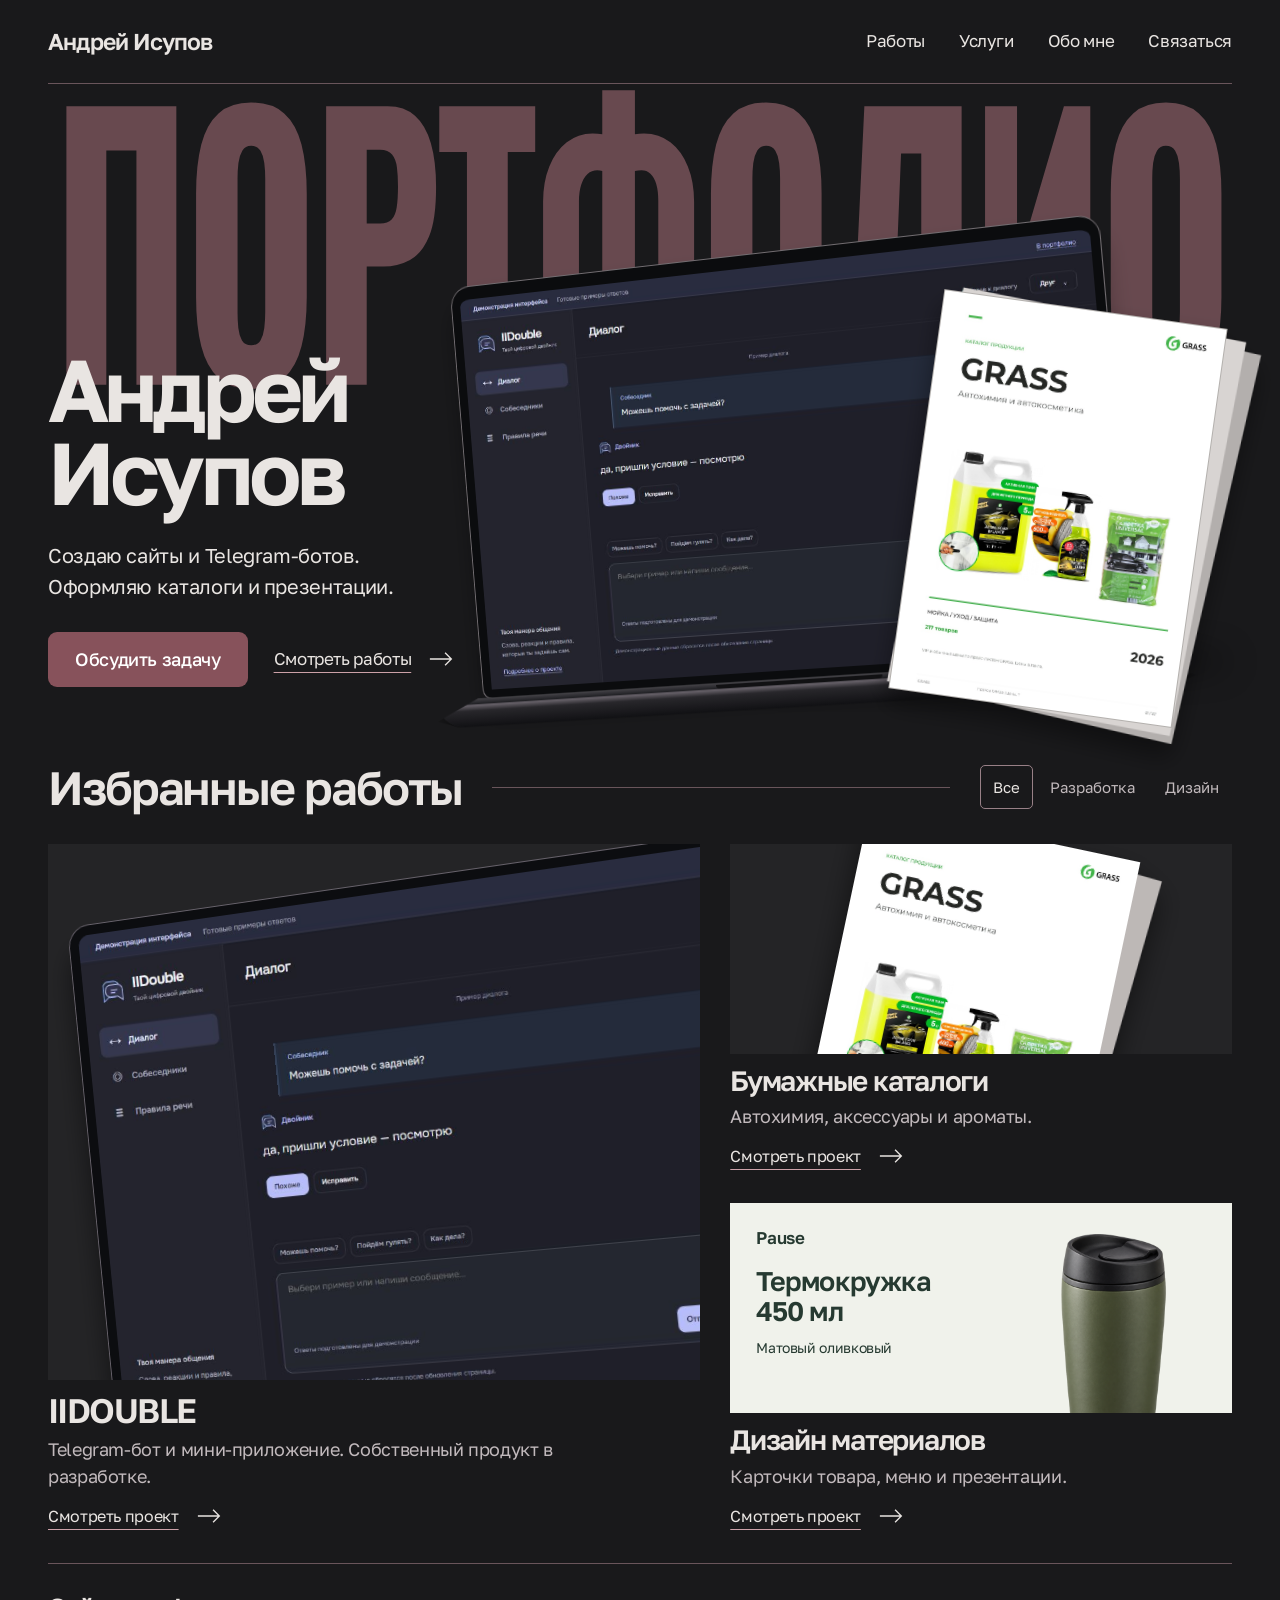
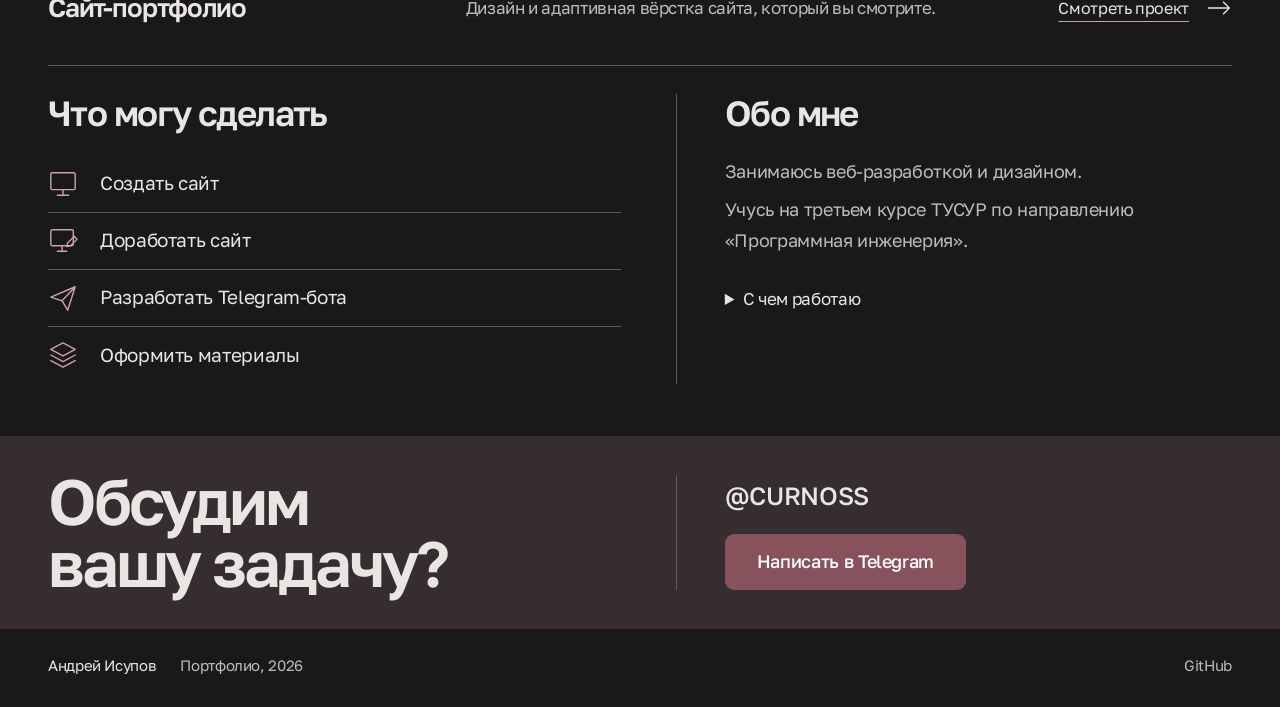
==== commit 5f679d46: "Center editing icon stand under the monitor display" ====
--- a/index.html
+++ b/index.html
@@ -53,7 +53,7 @@
   <p class="filter-status sr-only" aria-live="polite" id="filter-status">Показаны все 4 проекта.</p>
 </section>
 <section class="about-section shell" aria-label="Услуги и информация обо мне">
-  <div class="service-overview" id="services"><h2>Что могу сделать</h2><ul><li><svg viewBox="0 0 32 32" aria-hidden="true"><rect x="3" y="4" width="26" height="18" rx="1.5"/><path d="M16 22v6M10 28h12"/></svg><span>Создать сайт</span></li><li><svg viewBox="0 0 32 32" aria-hidden="true"><rect x="3" y="4" width="24" height="17" rx="1.5"/><path d="M13 21v6M8 27h9M21 18l7-7 3 3-7 7-4 1Z"/></svg><span>Доработать сайт</span></li><li><svg viewBox="0 0 32 32" aria-hidden="true"><path d="M3 15 29 4l-8 25-6-10-12-4Zm12 4L29 4"/></svg><span>Разработать Telegram-бота</span></li><li><svg viewBox="0 0 32 32" aria-hidden="true"><path d="m3 10 13-7 13 7-13 7-13-7Zm0 6 13 7 13-7M3 22l13 7 13-7"/></svg><span>Оформить материалы</span></li></ul></div>
+  <div class="service-overview" id="services"><h2>Что могу сделать</h2><ul><li><svg viewBox="0 0 32 32" aria-hidden="true"><rect x="3" y="4" width="26" height="18" rx="1.5"/><path d="M16 22v6M10 28h12"/></svg><span>Создать сайт</span></li><li><svg viewBox="0 0 32 32" aria-hidden="true"><rect x="3" y="4" width="24" height="17" rx="1.5"/><path d="M15 21v6M10 27h10M21 18l7-7 3 3-7 7-4 1Z"/></svg><span>Доработать сайт</span></li><li><svg viewBox="0 0 32 32" aria-hidden="true"><path d="M3 15 29 4l-8 25-6-10-12-4Zm12 4L29 4"/></svg><span>Разработать Telegram-бота</span></li><li><svg viewBox="0 0 32 32" aria-hidden="true"><path d="m3 10 13-7 13 7-13 7-13-7Zm0 6 13 7 13-7M3 22l13 7 13-7"/></svg><span>Оформить материалы</span></li></ul></div>
   <div class="about-copy" id="about"><h2 id="about-title">Обо мне</h2><p>Занимаюсь веб-разработкой и дизайном.</p><p>Учусь на третьем курсе ТУСУР по направлению «Программная инженерия».</p><details class="toolbox"><summary>С чем работаю</summary><dl><div><dt>Интерфейсы</dt><dd>HTML, CSS, JavaScript, React</dd></div><div><dt>Сервер и данные</dt><dd>PHP, Symfony, Python, FastAPI, MySQL</dd></div><div><dt>Материалы</dt><dd>PDF, презентации, Git</dd></div></dl></details></div>
 </section>
 </main>
